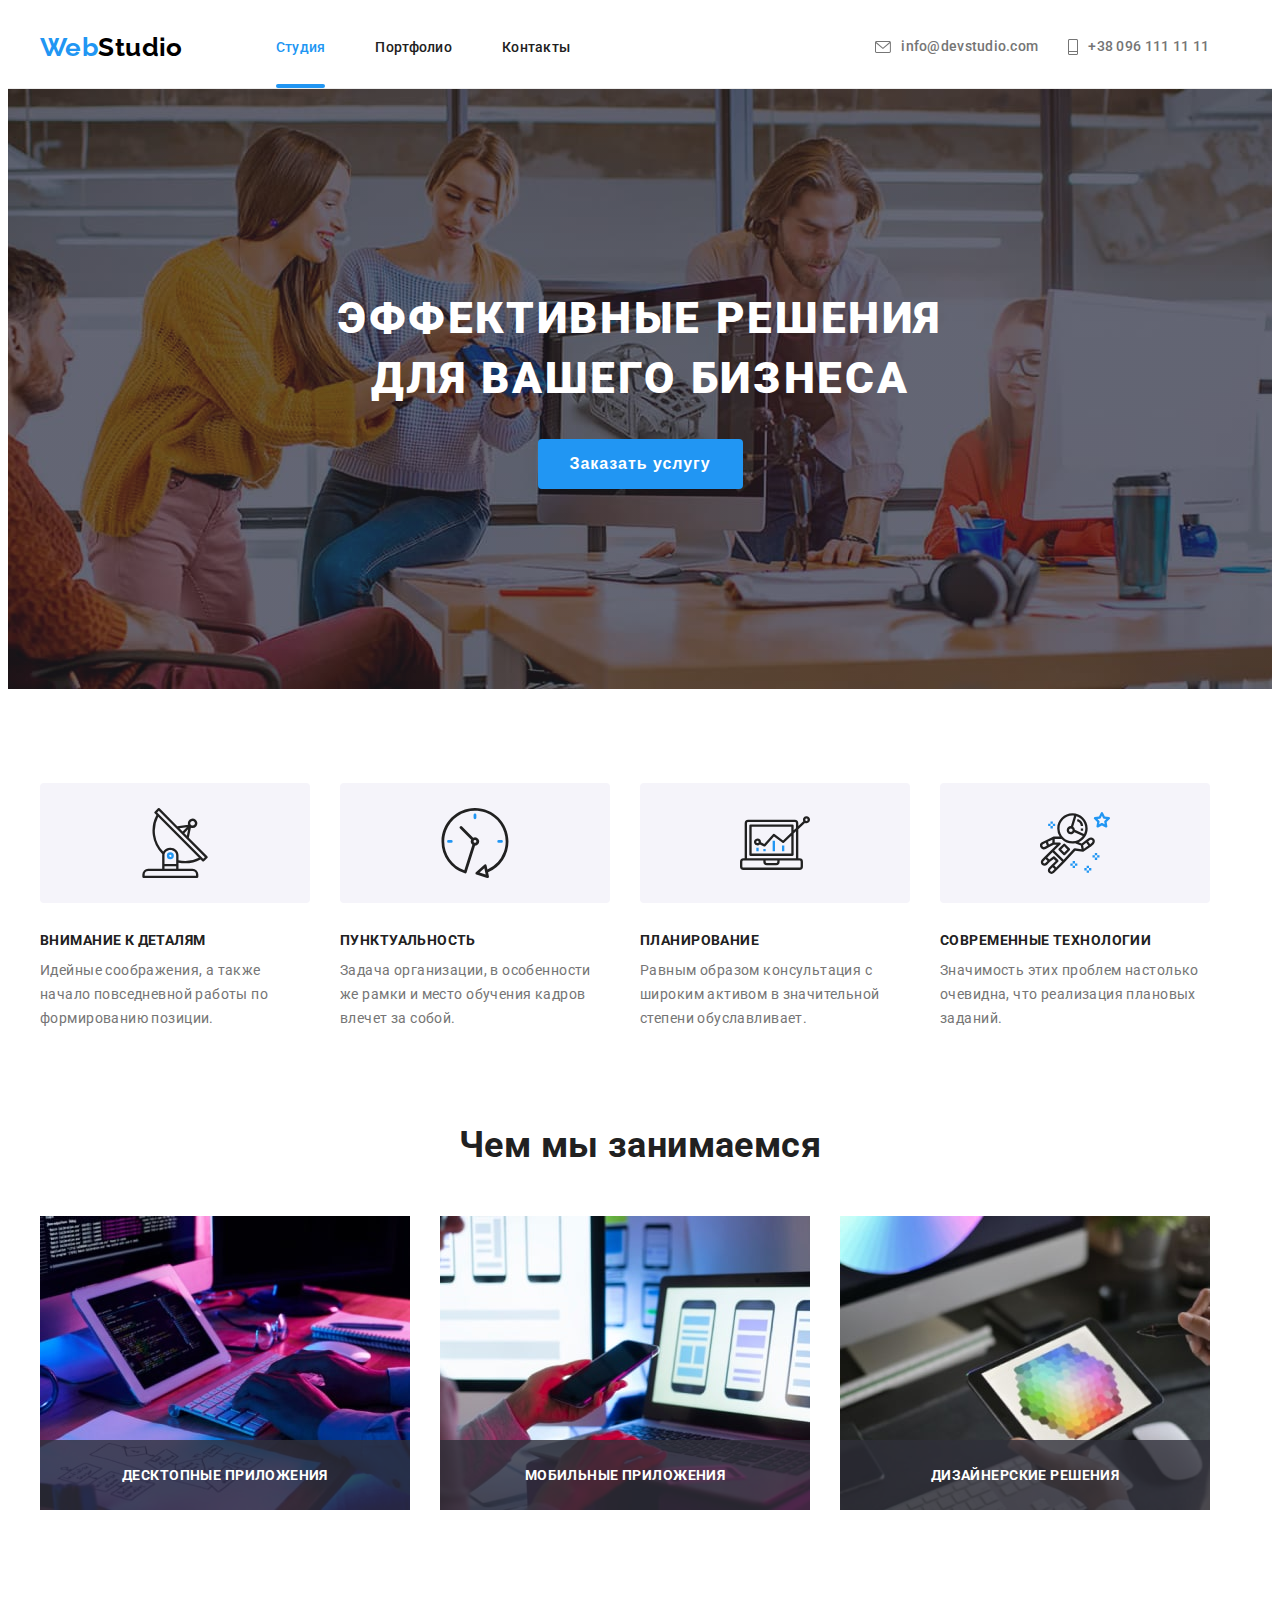
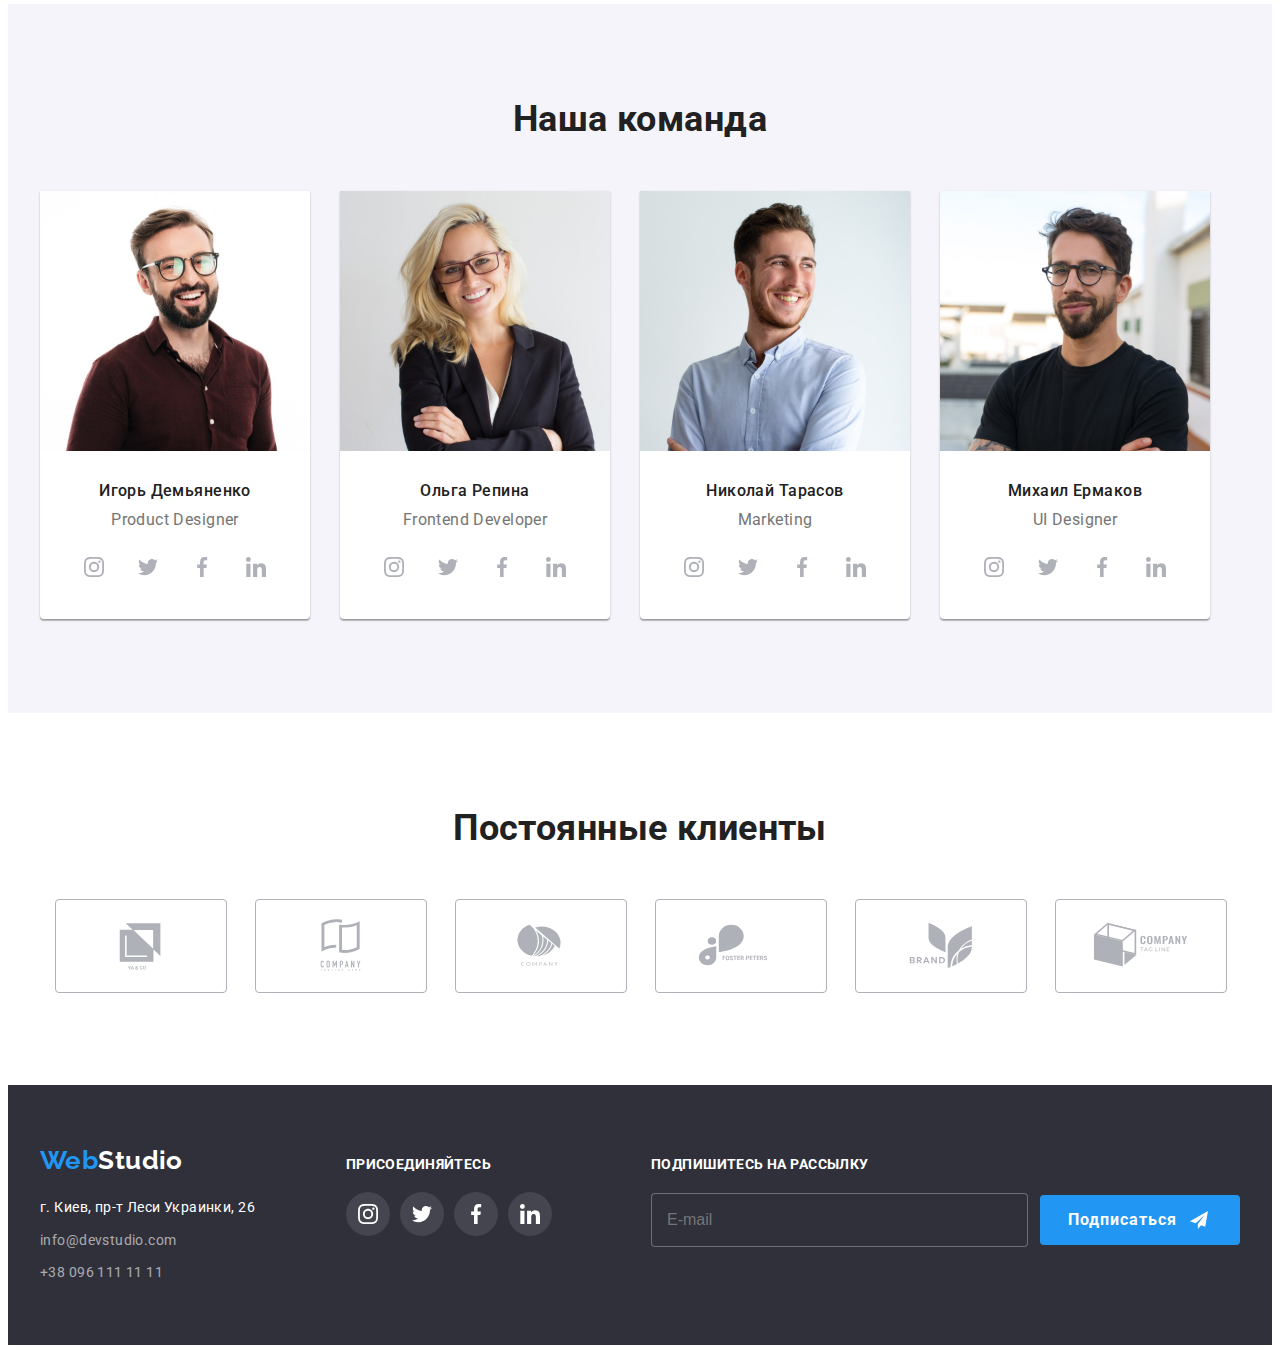
==== index.html @ f08b9bb2 "+" ====
<!DOCTYPE html>
<html lang="ru">
  <head>
    <meta charset="UTF-8" />
    <meta http-equiv="X-UA-Compatible" content="IE=edge" />
    <meta name="viewport" content="width=device-width, initial-scale=1.0" />
    <title>Студия</title>
    <link
      rel="stylesheet"
      href="https://cdnjs.cloudflare.com/ajax/libs/modern-normalize/1.1.0/modern-normalize.min.css"
      integrity="sha512-wpPYUAdjBVSE4KJnH1VR1HeZfpl1ub8YT/NKx4PuQ5NmX2tKuGu6U/JRp5y+Y8XG2tV+wKQpNHVUX03MfMFn9Q=="
      crossorigin="anonymous"
      referrerpolicy="no-referrer"
    />
    <link rel="preconnect" href="https://fonts.googleapis.com" />
    <link rel="preconnect" href="https://fonts.gstatic.com" crossorigin />
    <link
      href="https://fonts.googleapis.com/css2?family=Raleway:wght@700&family=Roboto:wght@400;500;700;900&display=swap"
      rel="stylesheet"
    />
    <link rel="stylesheet" href="./css/styles.css" />
    <link rel="stylesheet" href="./css/main.min.css" />
  </head>
  <body>
    <header class="header">
      <div class="container">
        <nav class="header-nav">
          <a href="/index.html" lang="en" class="logo-nav link">Web<span class="header-logo">Studio</span>
          </a>
          <ul class="header-list list">
            <li class="header-item"><a href="#studio" class="header-link link current">Студия</a></li>
            <li class="header-item"><a href="./portfolio.html" class="header-link link">Портфолио</a></li>
            <li class="header-item"><a href="#contacts" class="header-link link">Контакты</a></li>
          </ul>
        </nav>
          <ul class="link-list list">
            <li class="link-item"><a href="mailto:info@devstudio.com" class="link-item header-mail link">
              <svg class="link-item-icon" width="16" height="16">
                <use href="./images/sprite.svg#icon-envelope"></use>
              </svg>info@devstudio.com</a></li>
            <li class="link-item"><a href="tel:+380961111111" class="link-item header-tel link">
              <svg class="link-item-icon" width="10" height="16">
                <use href="./images/sprite.svg#icon-Vector"></use>
            </svg>
              +38 096 111 11 11</a>
            </li>
          </ul>
      </div>
    </header>
    <main>
      <section class="hero">
        <div class="container">
          <h1 class="hero-title">Эффективные решения для вашего бизнеса</h1>
          <button type="button" class="hero-btn" data-modal-open><span class="text">Заказать услугу</span></button>
        </div>
      </section>
      <section class="specifics section">
        <div class="container">
          <h2 class="visually-hidden">Студия</h2>
          <ul class="specifics__list list">
            <li class="specifics__item">
              <div class="specifics__icon">
                <svg class="specifics__svg">
                  <use href="./images/sprite.svg#icon-antenna"></use>
                </svg>
              </div>
              <h3 class="specifics__title">Внимание к деталям</h3>
              <p class="specifics__text text">
                Идейные соображения, а также начало повседневной работы по формированию позиции.
              </p>
            </li>
            <li class="specifics__item">
              <div class="specifics__icon">
                <svg class="specifics__svg">
                  <use href="./images/sprite.svg#icon-clock"></use>
                </svg>
              </div>
              <h3 class="specifics__title">Пунктуальность</h3>
              <p class="specifics__text text">
                Задача организации, в особенности же рамки и место обучения кадров влечет за собой.
              </p>
            </li>
            <li class="specifics__item">
              <div class="specifics__icon">
                <svg class="specifics__svg">
                  <use href="./images/sprite.svg#icon-diagram"></use>
                </svg>
              </div>
              <h3 class="specifics__title">Планирование</h3>
              <p class="specifics__text text">
                Равным образом консультация с широким активом в значительной степени обуславливает.
              </p>
            </li>
            <li class="specifics__item">
              <div class="specifics__icon">
                <svg class="specifics__svg">
                  <use href="./images/sprite.svg#icon-astronaut"></use>
                </svg>
              </div>
              <h3 class="specifics__title">Современные технологии</h3>
              <p class="specifics__text text">
                Значимость этих проблем настолько очевидна, что реализация плановых заданий.
              </p>
            </li>
          </ul>
        </div>
      </section>
      <section class="about section">
        <div class="container">
          <h2 class="about__title title">Чем мы занимаемся</h2>
          <ul class="about__list list">
            <li class="about__item">
              <img
                src="./images/img-1.jpg"
                alt="Руки печатают на планшете"
                width="370"
                height="294"
              />
              <div class="about__works-box">
                <p class="about__works-text">Десктопные приложения</p>
              </div>
            </li>
            <li class="about__item">
              <img
                src="./images/img-2.jpg"
                alt="Телефон в руке возле ноутбука"
                width="370"
                height="294"
              />
              <div class="about__works-box">
                <p class="about__works-text">Мобильные приложения</p>
              </div>
            </li>
            <li class="about__item">
              <img
                src="./images/img-3.jpg"
                alt="В руках планшет на котором палитра цветов"
                width="370"
                height="294"
              />
              <div class="about__works-box">
                <p class="about__works-text">Дизайнерские решения</p>
              </div>
            </li>
          </ul>
        </div>
      </section>
      <section class="team section">
        <div class="container">
          <h2 class="team__title title">Наша команда</h2>
          <ul class="team__list list">
            <li class="team__item">
              <img src="./images/img1-min.jpg" alt="Фото Игорь Демьяненко" width="270" height="260" class="team__img" />
              <h3 class="team__name">Игорь Демьяненко</h3>
              <p lang="en" class="team__text text">Product Designer</p>
              <ul class="team-soc__list list">
                <li class="team-soc__item">
                  <a href="" class="team-soc__link">
                    <svg class="team-soc__icon" width="20" height="20">
                      <use href="./images/sprite.svg#icon-instagram"></use>
                    </svg>
                  </a>
                </li>
                <li class="team-soc__item">
                  <a href="https://twitter.com/" class="team-soc__link">
                    <svg class="team-soc__icon" width="20" height="20">
                      <use href="./images/sprite.svg#icon-twitter"></use>
                    </svg>
                  </a>
                </li>
                <li class="team-soc__item">
                  <a href="" class="team-soc__link">
                    <svg class="team-soc__icon" width="20" height="20">
                      <use href="./images/sprite.svg#icon-facebook"></use>
                    </svg>
                  </a>
                </li>
                <li class="team-soc__item">
                  <a href="" class="team-soc__link">
                    <svg class="team-soc__icon" width="20" height="20">
                      <use href="./images/sprite.svg#icon-linkedin"></use>
                    </svg>
                  </a>
                </li>
              </ul>
            </li>
            <li class="team__item">
              <img src="./images/img2-min.jpg" alt="Фото Ольга Репина" width="270" height="260" class="team__img" />
              <h3 class="team__name">Ольга Репина</h3>
              <p lang="en" class="team__text text">Frontend Developer</p>
              <ul class="team-soc__list list">
                <li class="team-soc__item">
                  <a href="" class="team-soc__link">
                    <svg class="team-soc__icon" width="20" height="20">
                      <use href="./images/sprite.svg#icon-instagram"></use>
                    </svg>
                  </a>
                </li>
                <li class="team-soc__item">
                  <a href="https://twitter.com/" class="team-soc__link">
                    <svg class="team-soc__icon" width="20" height="20">
                      <use href="./images/sprite.svg#icon-twitter"></use>
                    </svg>
                  </a>
                </li>
                <li class="team-soc__item">
                  <a href="" class="team-soc__link">
                    <svg class="team-soc__icon" width="20" height="20">
                      <use href="./images/sprite.svg#icon-facebook"></use>
                    </svg>
                  </a>
                </li>
                <li class="team-soc__item">
                  <a href="" class="team-soc__link">
                    <svg class="team-soc__icon" width="20" height="20">
                      <use href="./images/sprite.svg#icon-linkedin"></use>
                    </svg>
                  </a>
                </li>
              </ul>
            </li>
            <li class="team__item">
              <img src="./images/img3-min.jpg" alt="Фото Николай Тарасов" width="270" height="260" class="team__img" />
              <h3 class="team__name">Николай Тарасов</h3>
              <p lang="en" class="team__text text">Marketing</p>
              <ul class="team-soc__list list">
                <li class="team-soc__item">
                  <a href="" class="team-soc__link">
                    <svg class="team-soc__icon" width="20" height="20">
                      <use href="./images/sprite.svg#icon-instagram"></use>
                    </svg>
                  </a>
                </li>
                <li class="team-soc__item">
                  <a href="https://twitter.com/" class="team-soc__link">
                    <svg class="team-soc__icon" width="20" height="20">
                      <use href="./images/sprite.svg#icon-twitter"></use>
                    </svg>
                  </a>
                </li>
                <li class="team-soc__item">
                  <a href="" class="team-soc__link">
                    <svg class="team-soc__icon" width="20" height="20">
                      <use href="./images/sprite.svg#icon-facebook"></use>
                    </svg>
                  </a>
                </li>
                <li class="team-soc__item">
                  <a href="" class="team-soc__link">
                    <svg class="team-soc__icon" width="20" height="20">
                      <use href="./images/sprite.svg#icon-linkedin"></use>
                    </svg>
                  </a>
                </li>
              </ul>
            </li>
            <li class="team__item">
              <img src="./images/img4-min.jpg" alt="Фото Михаил Ермаков" width="270" height="260" class="team__img" />
              <h3 class="team__name">Михаил Ермаков</h3>
              <p lang="en" class="team__text text">UI Designer</p>
              <ul class="team-soc__list list">
                <li class="team-soc__item">
                  <a href="" class="team-soc__link">
                    <svg class="team-soc__icon" width="20" height="20">
                      <use href="./images/sprite.svg#icon-instagram"></use>
                    </svg>
                  </a>
                </li>
                <li class="team-soc__item">
                  <a href="https://twitter.com/" class="team-soc__link">
                    <svg class="team-soc__icon" width="20" height="20">
                      <use href="./images/sprite.svg#icon-twitter"></use>
                    </svg>
                  </a>
                </li>
                <li class="team-soc__item">
                  <a href="" class="team-soc__link">
                    <svg class="team-soc__icon" width="20" height="20">
                      <use href="./images/sprite.svg#icon-facebook"></use>
                    </svg>
                  </a>
                </li>
                <li class="team-soc__item">
                  <a href="" class="team-soc__link">
                    <svg class="team-soc__icon" width="20" height="20">
                      <use href="./images/sprite.svg#icon-linkedin"></use>
                    </svg>
                  </a>
                </li>
              </ul>
            </li>
          </ul>
        </div>
      </section>
      <section class="customers section">
        <div class="container">
          <h2 class="customers-title title">Постоянные клиенты</h2>
          <ul class="customers-list list">
            <li class="customers-item item">
              <a href="" class="customers-link link">
                <svg class="svg-customers" width="106" height="60">
                  <use href="./images/sprite.svg#icon-Logo"></use>
                </svg>
              </a>
            </li>
            <li class="customers-item item">
              <a href="" class="customers-link link">
                 <svg class="svg-customers" width="106" height="60">
                  <use href="./images/sprite.svg#icon-Logo1"></use>
                </svg>
              </a>
            </li>
            <li class="customers-item item">
              <a href="" class="customers-link link">
                <svg class="svg-customers" width="106" height="60">
                  <use href="./images/sprite.svg#icon-Logo2"></use>
                 </svg>
              </a>
            </li>
            <li class="customers-item item">
              <a href="" class="customers-link link">
                <svg class="svg-customers" width="106" height="60">
                  <use href="./images/sprite.svg#icon-Logo3"></use>
                </svg>
              </a>
            </li>
            <li class="customers-item item">
              <a href="" class="customers-link link">
                <svg class="svg-customers" width="106" height="60">
                  <use href="./images/sprite.svg#icon-Logo4"></use>
                </svg>
                 </a>
            </li>
            <li class="customers-item item">
               <a href="" class="customers-link link">
                 <svg class="svg-customers" width="106" height="60">
                   <use href="./images/sprite.svg#icon-Logo5"></use>
                 </svg>
                </a>
            </li>
         </ul>
          
        </div>
      </section>
    </main>
    <footer class="footer">
      <div class="footer-container container">
        <div class="footer-nav">
          <a href="/index.html" class="logo-nav link">Web<span class="footer-logo">Studio</span></a>
          <ul class="footer-list list">
            <li class="footer-item">
              <a
                href="https://www.google.com.ua/maps/place/%D0%B1%D1%83%D0%BB.+%D0%9B%D0%B5%D1%81%D0%B8+%D0%A3%D0%BA%D1%80%D0%B0%D0%B8%D0%BD%D0%BA%D0%B8,+26,+%D0%9A%D0%B8%D0%B5%D0%B2,+02000/@50.4265807,30.5361971,17z/data=!3m1!4b1!4m5!3m4!1s0x40d4cf0e033ecbe9:0x57a4dffefec77da0!8m2!3d50.4265807!4d30.5383858?hl=ru"
                rel="noopener nofollow noreferrer"
                class="footer-link link"
                >г. Киев, пр-т Леси Украинки, 26</a
              >
            </li>
            <li class="footer-item">
              <a href="mailto:info@devstudio.com" class="footer-mail link">info@devstudio.com</a>
            </li>
            <li class="footer-item">
              <a href="tel:+380961111111" lang="en" class="footer-tel link">+38 096 111 11 11</a>
            </li>
          </ul>
        </div>
        <div class="join">
          <p class="join-title">присоединяйтесь</p>
          <ul class="join-list list">
            <li class="join-item item">
              <a href="" class="join-link">
                <svg class="svg-join" width="20" height="20">
                  <use href="./images/sprite.svg#icon-instagram"></use>
                </svg>
              </a>
            </li>
            <li class="join-item item">
              <a href="" class="join-link">
                <svg class="svg-join" width="20" height="20">
                  <use href="./images/sprite.svg#icon-twitter"></use>
                </svg>
              </a>
            </li>
            <li class="join-item item">
              <a href="" class="join-link">
                <svg class="svg-join" width="20" height="20">
                  <use href="./images/sprite.svg#icon-facebook"></use>
                </svg>
              </a>
            </li>
            <li class="join-item item">
              <a href="" class="join-link">
                <svg class="svg-join" width="20" height="20">
                  <use href="./images/sprite.svg#icon-linkedin"></use>
                </svg>
              </a>
            </li>
          </ul>
        </div>
        <div class="subscribe">
          <p class="subscribe-title">Подпишитесь на рассылку</p>
          <form name="subscribe-form" class="subscribe-form">
            <input type="email" placeholder="E-mail" class="subscribe-input">
            <button type="submit" class="subscribe-button">
              Подписаться
              <svg class="subscribe-icon" width="24" height="24">
                <use href="./images/sprite.svg#icon-send"></use>
              </svg>
            </button>
          </form>
        </div>
      </div>
      
    </footer>
    <div class="backdrop is-hidden" data-modal>
      <div class="modal">
        <button type="button" class="close-btn" data-modal-close>
          <svg width="18" height="18">
            <use href="./images/sprite.svg#close-modal"> </use>
          </svg>
        </button>
        <script src="./js/modal.js"></script>
        <p class="modal-title">Оставьте свои данные, мы вам перезвоним</p>
        <form class="form-modal">
          <label class="form-filed">
            <span class="form-label">Имя</span>
            <span class="input-wrap">
              <input type="text" name="name" class="form-input">
              <svg class="form-icon" width="18" height=18>
                <use href="./images/sprite.svg#icon-person"></use>
              </svg>
            </span>
          </label>
          <label class="form-filed">
            <span class="form-label">Телефон</span>
            <span class="input-wrap">
              <input type="tel" name="tel" class="form-input">
        
              <svg class="form-icon" width="18" height=18>
                <use href="./images/sprite.svg#icon-phone"></use>
              </svg>
            </span>
          </label>
          <label class="form-filed">
            <span class="form-label">Почта</span>
            <span class="input-wrap">
              <input type="email" name="email" class="form-input">
              <svg class="form-icon" width="18" height=18>
                <use href="./images/sprite.svg#icon-email"></use>
              </svg>
            </span>
          </label>
          <label class="form-comment">
            <span class="form-label">Комментарий</span>
            <textarea name="comment" class="form-area" placeholder="Введите текст"></textarea>
          </label>
          <label class="check-filed">
            <input type="checkbox" name="check" class="visually-hidden check-input">
            <span class="check-label">
              <svg class="check-icon" width="11" height=8>
                <use href="./images/sprite.svg#icon-check"></use>
              </svg>
            </span>
            <span class="check-text">Соглашаюсь с рассылкой и принимаю</span>
            <a href="" class="check-link">Условия договора</a>
          </label>
          <button type="submit" class="check-button">Отправить</button>
        </form>
      </div>
    </div>
  </body>
</html>
---- css/main.min.css ----
body{font-family:"Roboto",sans-serif;background-color:var(--body-background-color);color:var(--text-color);font-size:14px;letter-spacing:.03em}img{display:block;min-width:100%;height:auto}button{cursor:pointer}.container{width:1200px;margin:0px auto;padding:0 15px}.section{padding:94px 0px}.visually-hidden{position:absolute;width:1px;height:1px;margin:-1px;border:0;padding:0;white-space:nowrap;-webkit-clip-path:inset(100%);clip-path:inset(100%);clip:rect(0 0 0 0);overflow:hidden}p,h1,h2,h3,h4,h5,h6{margin:0;padding:0}ul,ol{margin:0;padding:0}.list{list-style:none}.link{text-decoration:none}.backdrop{position:fixed;top:0;left:0;width:100%;height:100%;visibility:visible;opacity:1;-webkit-transform:scale(1);transform:scale(1);background-color:rgba(0,0,0,.2);-webkit-box-shadow:var(--box-shadow--accent);box-shadow:var(--box-shadow--accent);-webkit-transition:opacity 250ms var(--time-function),visibility 250ms var(--time-function),-webkit-transform 250ms var(--time-function);transition:opacity 250ms var(--time-function),visibility 250ms var(--time-function),-webkit-transform 250ms var(--time-function);transition:opacity 250ms var(--time-function),transform 250ms var(--time-function),visibility 250ms var(--time-function);transition:opacity 250ms var(--time-function),transform 250ms var(--time-function),visibility 250ms var(--time-function),-webkit-transform 250ms var(--time-function)}.backdrop.is-hidden{opacity:0;pointer-events:none;-webkit-transform:scale(0.5);transform:scale(0.5)}.modal{position:absolute;top:50%;left:50%;-webkit-transform:translate(-50%, -50%);transform:translate(-50%, -50%);padding:40px;min-width:528px;min-height:581px;border-radius:4px;-webkit-box-shadow:0px 1px 3px rgba(0,0,0,.12),0px 1px 1px rgba(0,0,0,.14),0px 2px 1px rgba(0,0,0,.2);box-shadow:0px 1px 3px rgba(0,0,0,.12),0px 1px 1px rgba(0,0,0,.14),0px 2px 1px rgba(0,0,0,.2);background-color:var(--body-background-color)}.close-btn{position:absolute;top:0;right:0;display:-webkit-box;display:-ms-flexbox;display:flex;margin:8px 8px 0 0;width:30px;height:30px;-webkit-box-align:center;-ms-flex-align:center;align-items:center;-webkit-box-pack:center;-ms-flex-pack:center;justify-content:center;border-radius:50%;border:1px solid rgba(0,0,0,.1);background-color:var(--body-background-color);cursor:pointer;-webkit-transition:-webkit-box-shadow 250ms var(--time-function);transition:-webkit-box-shadow 250ms var(--time-function);transition:box-shadow 250ms var(--time-function);transition:box-shadow 250ms var(--time-function), -webkit-box-shadow 250ms var(--time-function)}.close-btn:hover{-webkit-box-shadow:0px 1px 3px rgba(0,0,0,.12),0px 1px 1px rgba(0,0,0,.14),0px 2px 1px rgba(0,0,0,.2);box-shadow:0px 1px 3px rgba(0,0,0,.12),0px 1px 1px rgba(0,0,0,.14),0px 2px 1px rgba(0,0,0,.2)}.modal-title{margin-bottom:12px;font-weight:700;font-size:20px;line-height:1.15;text-align:center;color:var(--second-title-color)}.form-label{margin-bottom:4px;font-size:12px;line-height:1.16;letter-spacing:.01em;color:var(--text-color)}.form-filed{display:-webkit-box;display:-ms-flexbox;display:flex;-webkit-box-orient:vertical;-webkit-box-direction:normal;-ms-flex-direction:column;flex-direction:column;margin-bottom:10px}.input-wrap{position:relative}.form-input{width:100%;height:40px;padding:11px 12px 11px 40px;border:1px solid rgba(33,33,33,.2);border-radius:4px;-webkit-transition:border 250ms var(--time-function);transition:border 250ms var(--time-function)}.form-input:hover,.form-input:focus{border-color:var(--accent-color);outline:none}.form-area{padding:12px 16px;resize:none;width:100%;height:138px;font-size:12px;line-height:1.16;letter-spacing:.01em;border:1px solid rgba(33,33,33,.2);border-radius:4px;-webkit-transition:border 250ms var(--time-function);transition:border 250ms var(--time-function)}.form-area:hover,.form-area:focus{border-color:var(--accent-color);outline:none}.form-area::-webkit-input-placeholder{-webkit-transition:font-size 250ms var(--time-function);transition:font-size 250ms var(--time-function);color:rgba(117,117,117,.5)}.form-area::-moz-placeholder{-moz-transition:font-size 250ms var(--time-function);transition:font-size 250ms var(--time-function);color:rgba(117,117,117,.5)}.form-area:-ms-input-placeholder{-ms-transition:font-size 250ms var(--time-function);transition:font-size 250ms var(--time-function);color:rgba(117,117,117,.5)}.form-area::-ms-input-placeholder{-ms-transition:font-size 250ms var(--time-function);transition:font-size 250ms var(--time-function);color:rgba(117,117,117,.5)}.form-area::placeholder{-webkit-transition:font-size 250ms var(--time-function);transition:font-size 250ms var(--time-function);color:rgba(117,117,117,.5)}.form-area:hover::-webkit-input-placeholder, .form-area:focus::-webkit-input-placeholder{font-size:14px}.form-area:hover::-moz-placeholder, .form-area:focus::-moz-placeholder{font-size:14px}.form-area:hover:-ms-input-placeholder, .form-area:focus:-ms-input-placeholder{font-size:14px}.form-area:hover::-ms-input-placeholder, .form-area:focus::-ms-input-placeholder{font-size:14px}.form-area:hover::placeholder,.form-area:focus::placeholder{font-size:14px}.form-input:hover+.form-icon,.form-input:focus+.form-icon{fill:var(--accent-color)}.form-icon{position:absolute;left:12px;top:50%;-webkit-transform:translatey(-50%);transform:translatey(-50%);-webkit-transition:fill 250ms var(--time-function);transition:fill 250ms var(--time-function)}.form-comment{display:-webkit-box;display:-ms-flexbox;display:flex;-webkit-box-orient:vertical;-webkit-box-direction:normal;-ms-flex-direction:column;flex-direction:column;width:100%;margin-bottom:20px}.check-filed{display:-webkit-box;display:-ms-flexbox;display:flex;-webkit-box-align:center;-ms-flex-align:center;align-items:center;margin-bottom:30px;-webkit-box-pack:center;-ms-flex-pack:center;justify-content:center}.check-icon{width:16px;height:15px;border:2px solid var(--second-title-color);border-radius:2px;fill:rgba(0,0,0,0)}.check-text{margin-left:8px;font-size:14px;line-height:1.71;color:var(--text-color)}.check-input:checked+.check-label .check-icon{background-color:var(--accent-color);fill:#fff;border:none}.check-link{margin-left:3px;font-size:14px;line-height:1.71;-webkit-text-decoration-line:underline;text-decoration-line:underline;color:var(--accent-color)}.check-button{display:-webkit-box;display:-ms-flexbox;display:flex;-webkit-box-align:center;-ms-flex-align:center;align-items:center;margin:0 auto;width:200px;height:50px;padding:10px 55px;font-family:inherit;font-weight:700;font-size:16px;line-height:1.88;letter-spacing:.06em;color:var(--main-title-color);background-color:var(--accent-color);border-radius:4px;border:none;-webkit-transition:-webkit-box-shadow 250ms var(--time-function);transition:-webkit-box-shadow 250ms var(--time-function);transition:box-shadow 250ms var(--time-function);transition:box-shadow 250ms var(--time-function), -webkit-box-shadow 250ms var(--time-function);cursor:pointer}.check-button:hover,.check-button:focus{-webkit-box-shadow:0px 4px 4px rgba(0,0,0,.25);box-shadow:0px 4px 4px rgba(0,0,0,.25)}.header{border-bottom:1px solid var(--header-border-color)}.header .container{display:-webkit-box;display:-ms-flexbox;display:flex;-webkit-box-align:center;-ms-flex-align:center;align-items:center;padding-top:24px;padding-bottom:25px}.header-nav{display:-webkit-box;display:-ms-flexbox;display:flex;-webkit-box-align:center;-ms-flex-align:center;align-items:center}.header-list{display:-webkit-box;display:-ms-flexbox;display:flex;-webkit-box-align:center;-ms-flex-align:center;align-items:center;margin-right:305px}.header-item:not(:last-child){margin-right:50px}.link-list{display:-webkit-box;display:-ms-flexbox;display:flex;-webkit-box-align:center;-ms-flex-align:center;align-items:center;color:var(--text-color)}.link-item:not(:last-child){margin-right:30px}.logo-nav{font-family:"Raleway";font-weight:700;font-size:26px;line-height:1.19;color:var(--accent-color);margin-right:93px}.header-logo{font-family:"Raleway";font-weight:700;font-size:26px;line-height:1.19;color:var(--head-logo-color)}.link-item{display:-webkit-box;display:-ms-flexbox;display:flex;-webkit-box-align:center;-ms-flex-align:center;align-items:center;-webkit-transition:color 250ms var(--time-function);transition:color 250ms var(--time-function)}.link-item-icon{display:inline-block;fill:currentColor;margin-right:10px;-webkit-box-pack:center;-ms-flex-pack:center;justify-content:center}.link-item-icon:hover,.link-item-icon:focus{fill:var(--accent-color)}.header-link{font-weight:500;line-height:1.14;letter-spacing:.02em;color:var(--second-title-color);padding-top:32px;padding-bottom:32px;-webkit-transition:color 250ms var(--time-function);transition:color 250ms var(--time-function)}.header-link:hover,.header-link:focus{color:var(--accent-color)}.header-link.current{color:var(--accent-color);position:relative}.header-mail{font-weight:500;line-height:1.14;letter-spacing:.02em;color:var(--text-color)}.header-mail:hover,.header-mail:focus{color:var(--accent-color)}.header-tel{font-weight:500;line-height:1.14;letter-spacing:.02em;color:var(--text-color)}.header-tel:hover,.header-tel:focus{color:var(--accent-color)}.current::after{content:"";position:absolute;left:0;bottom:-1px;width:100%;height:4px;display:block;background-color:var(--accent-color);border-radius:2px}.hero{max-width:1600px;min-height:600px;margin-left:auto;margin-right:auto;background-image:-webkit-gradient(linear, left top, right top, from(rgba(47, 48, 58, 0.4)), to(rgba(47, 48, 58, 0.4))),url(../images/Img-bg.jpg);background-image:linear-gradient(to right, rgba(47, 48, 58, 0.4), rgba(47, 48, 58, 0.4)),url(../images/Img-bg.jpg);background-size:cover;background-position:center}.hero .container{padding-top:200px;padding-bottom:200px;text-align:center}.hero-title{width:696px;font-weight:900;font-size:44px;line-height:1.36;text-align:center;letter-spacing:.06em;text-transform:uppercase;color:var(--main-title-color);margin:0px auto;margin-bottom:30px}.hero-btn{font-weight:700;font-size:16px;line-height:1.87;-webkit-box-align:center;-ms-flex-align:center;align-items:center;text-align:center;letter-spacing:.06em;background-color:var(--accent-color);color:var(--btn-color);border:var(--accent-color);padding:10px 32px;border-radius:4px;border:none}.specifics{padding-bottom:94px}.specifics__list{display:-webkit-box;display:-ms-flexbox;display:flex}.specifics__item{width:270px}.specifics__item+.specifics__item{margin-left:30px}.specifics__title{font-weight:700;line-height:1.14;font-size:14px;text-transform:uppercase;color:var(--second-title-color);margin-bottom:10px}.specifics__text{line-height:1.71}.specifics__icon{display:-webkit-box;display:-ms-flexbox;display:flex;width:270px;height:120px;border-radius:4px;-webkit-box-pack:center;-ms-flex-pack:center;justify-content:center;-webkit-box-align:center;-ms-flex-align:center;align-items:center;margin-bottom:30px;background-color:var(--second-background-color)}.specifics__svg{width:70px;height:70px}.about{padding-top:0px;padding-bottom:94px}.about__list{display:-webkit-box;display:-ms-flexbox;display:flex}.about__title{font-weight:700;font-size:36px;line-height:1.16;text-align:center;color:var(--second-title-color);text-align:center;margin-bottom:50px}.about__item{position:relative}.about__item+.about__item{margin-left:30px}.about__works-box{position:absolute;bottom:0;width:100%;height:70px;display:-webkit-box;display:-ms-flexbox;display:flex;-webkit-box-pack:center;-ms-flex-pack:center;justify-content:center;-webkit-box-align:center;-ms-flex-align:center;align-items:center;background-color:rgba(47,48,58,.8)}.about__works-text{font-weight:700;line-height:16px;text-transform:uppercase;color:var(--white-text-color)}.team{background-color:var(--second-background-color)}.team__title{font-weight:700;font-size:36px;line-height:1.17;text-align:center;color:var(--second-title-color);margin-bottom:50px}.team__item{width:270px;background-color:var(--body-background-color);border-radius:0px 0px 4px 4px;margin-right:30px;-webkit-box-shadow:0px 1px 3px rgba(0,0,0,.12),0px 1px 1px rgba(0,0,0,.14),0px 2px 1px rgba(0,0,0,.2);box-shadow:0px 1px 3px rgba(0,0,0,.12),0px 1px 1px rgba(0,0,0,.14),0px 2px 1px rgba(0,0,0,.2)}.team__list{display:-webkit-box;display:-ms-flexbox;display:flex}.team__img{margin-bottom:30px}.team__name{font-weight:500;font-size:16px;line-height:1.19;text-align:center;color:var(--second-title-color);margin-bottom:10px}.team__text{font-size:16px;line-height:1.19;text-align:center;margin-bottom:16px}.team-soc__list{display:-webkit-box;display:-ms-flexbox;display:flex;-webkit-box-pack:center;-ms-flex-pack:center;justify-content:center;margin-bottom:30px}.team-soc__item{width:44px;height:44px;margin-left:10px}.team-soc__item:first-child{margin-left:0px}.team-soc__link{width:100%;height:100%;background-color:var(--body-background-color);border-radius:50%;display:-webkit-box;display:-ms-flexbox;display:flex;-webkit-box-pack:center;-ms-flex-pack:center;justify-content:center;-webkit-box-align:center;-ms-flex-align:center;align-items:center;-webkit-transition:background-color 250ms var(--time-function);transition:background-color 250ms var(--time-function)}.team-soc__link:hover,.team-soc__link:focus{background-color:var(--accent-color)}.team-soc__icon{fill:var(--background-soc-icon)}.team-soc__link:hover .team-soc__icon,.team-soc__link:focus .team-soc__icon{fill:var(--btn-color)}.customers-title{font-weight:700;font-size:36px;line-height:42px;text-align:center;color:var(--second-title-color);margin-bottom:50px}.customers-list{display:-webkit-box;display:-ms-flexbox;display:flex;-webkit-box-pack:center;-ms-flex-pack:center;justify-content:center}.customers-item{width:170px;height:92px;margin-left:30px}.customers-item:first-child{margin-left:0px}.customers-link{display:-webkit-box;display:-ms-flexbox;display:flex;width:100%;height:100%;border:1px solid var(--background-soc-icon);border-radius:4px;-webkit-box-pack:center;-ms-flex-pack:center;justify-content:center;-webkit-box-align:center;-ms-flex-align:center;align-items:center;-webkit-transition:border 250ms var(--time-function);transition:border 250ms var(--time-function)}.customers-link:hover,.customers-link:focus{border-color:var(--accent-color)}.svg-customers{fill:var(--background-soc-icon);-webkit-transition:fill 250ms var(--time-function);transition:fill 250ms var(--time-function)}.customers-link:hover .svg-customers,.customers-link:focus .svg-customers{fill:var(--accent-color)}.footer{background-color:var(--main-background-color);padding-top:60px;padding-bottom:60px}.footer-container{display:-webkit-box;display:-ms-flexbox;display:flex;-webkit-box-align:baseline;-ms-flex-align:baseline;align-items:baseline}.logo-nav{font-family:"Raleway";font-weight:700;font-size:26px;line-height:1.19;color:var(--accent-color);display:block}.footer .logo-nav{margin-bottom:20px}.footer-logo{font-family:"Raleway";font-weight:700;font-size:26px;line-height:1.19;color:var(--footer-logo-color)}.footer-item+.footer-item{margin-top:9px}.footer-link{line-height:1.71;color:var(--footer-link-color);-webkit-transition:fill 250ms var(--time-function);transition:fill 250ms var(--time-function)}.footer-link:hover,.footer-link:focus{color:var(--accent-color)}.footer-mail{line-height:1.71;color:var(--footer-contacts);-webkit-transition:fill 250ms var(--time-function);transition:fill 250ms var(--time-function)}.footer-mail:hover,.footer-mail:focus{color:var(--accent-color)}.footer-tel{line-height:1.71;color:var(--footer-contacts);-webkit-transition:fill 250ms var(--time-function);transition:fill 250ms var(--time-function)}.footer-tel:hover,.footer-tel:focus{color:var(--accent-color)}.join{margin-left:70px}.join-title{font-weight:700;line-height:16px;text-transform:uppercase;color:var(--main-title-color);margin-bottom:20px}.join-list{display:-webkit-box;display:-ms-flexbox;display:flex;-webkit-box-pack:center;-ms-flex-pack:center;justify-content:center}.join-item{width:44px;height:44px;margin-left:10px;border-radius:50%}.join-item:first-child{margin-left:0px}.join-link{width:100%;height:100%;display:-webkit-box;display:-ms-flexbox;display:flex;-webkit-box-pack:center;-ms-flex-pack:center;justify-content:center;-webkit-box-align:center;-ms-flex-align:center;align-items:center;background-color:rgba(255,255,255,.1);border-radius:50%;-webkit-transition:background-color 250ms var(--time-function);transition:background-color 250ms var(--time-function)}.join-link:hover,.join-link:focus{background-color:var(--accent-color)}.svg-join{fill:var(--btn-color)}.subscribe{margin-left:auto}.subscribe-form{display:-webkit-box;display:-ms-flexbox;display:flex;-webkit-box-align:center;-ms-flex-align:center;align-items:center}.subscribe-title{margin-bottom:20px;font-weight:700;line-height:1.14;text-transform:uppercase;color:var(--white-text-color)}.subscribe-input{width:358px;height:50px;padding-left:15px;font-size:16px;line-height:1.25;color:rgba(255,255,255,.6);border:1px solid rgba(255,255,255,.3);border-radius:4px;background-color:var(--main-background-color);-webkit-transition:border-color 250ms var(--time-function);transition:border-color 250ms var(--time-function)}.subscribe-input:hover,.subscribe-input:focus{border-color:var(--accent-color)}.subscribe-button{display:-webkit-box;display:-ms-flexbox;display:flex;-webkit-box-align:end;-ms-flex-align:end;align-items:flex-end;width:200px;height:50px;margin-left:12px;padding:10px 28px;font-family:inherit;font-weight:700;font-size:16px;line-height:1.88;letter-spacing:.06em;color:var(--main-title-color);background-color:var(--accent-color);border-radius:4px;border:none;-webkit-transition:background-color 250ms var(--time-function),-webkit-box-shadow 250ms var(--time-function);transition:background-color 250ms var(--time-function),-webkit-box-shadow 250ms var(--time-function);transition:box-shadow 250ms var(--time-function),background-color 250ms var(--time-function);transition:box-shadow 250ms var(--time-function),background-color 250ms var(--time-function),-webkit-box-shadow 250ms var(--time-function);cursor:pointer}.subscribe-button:hover,.subscribe-button:focus{-webkit-box-shadow:0px 4px 4px rgba(0,0,0,.25);box-shadow:0px 4px 4px rgba(0,0,0,.25);background-color:var(--accent-color)}.subscribe-icon{margin-left:10px;fill:var(--white-text-color)}.filter-list{display:-webkit-box;display:-ms-flexbox;display:flex;-webkit-box-pack:center;-ms-flex-pack:center;justify-content:center;margin-bottom:50px}.filter-btn{font-weight:500;font-size:16px;line-height:1.62;text-align:center;background-color:var(--second-background-color);color:var(--second-title-color);border-radius:4px;border:none;padding:6px 22px;-webkit-transition:background-color 250ms var(--time-function),-webkit-box-shadow 250ms var(--time-function);transition:background-color 250ms var(--time-function),-webkit-box-shadow 250ms var(--time-function);transition:background-color 250ms var(--time-function),box-shadow 250ms var(--time-function);transition:background-color 250ms var(--time-function),box-shadow 250ms var(--time-function),-webkit-box-shadow 250ms var(--time-function)}.filter-btn:hover,.filter-btn:focus{background-color:var(--accent-color);color:var(--btn-color);-webkit-box-shadow:0px 3px 1px rgba(0,0,0,.1),0px 1px 2px rgba(0,0,0,.08),0px 2px 2px rgba(0,0,0,.12);box-shadow:0px 3px 1px rgba(0,0,0,.1),0px 1px 2px rgba(0,0,0,.08),0px 2px 2px rgba(0,0,0,.12)}.filter-list .item+.item{margin-left:8px}.portfolio-list{display:-webkit-box;display:-ms-flexbox;display:flex;-ms-flex-wrap:wrap;flex-wrap:wrap}.portfolio-list a{text-decoration:none}.portfolio-text{color:var(--text-color);font-size:16px;line-height:1.88}.portfolio-title{font-weight:700;font-size:18px;line-height:2;letter-spacing:.06em;color:var(--second-title-color);margin-bottom:4px}.portfolio-card{padding:20px 24px;border-left:1px solid #eee;border-right:1px solid #eee;border-bottom:1px solid #eee}.portfolio-item{background:var(--body-background-color);-ms-flex-preferred-size:calc(33.3333333333% - 30px);flex-basis:calc(33.3333333333% - 30px);margin-left:30px;margin-bottom:30px}.portfolio-item:nth-child(3n+1){margin-left:0}.portfolio-item:nth-last-child(-n+3){margin-bottom:0}.overlay-text{font-size:18px;line-height:1.56;color:var(--white-text-color)}.portfolio-item:hover .portfolio-overlay{-webkit-transform:translate(0);transform:translate(0)}.portfolio-link{display:block;-webkit-transition:-webkit-box-shadow 250ms var(--time-function);transition:-webkit-box-shadow 250ms var(--time-function);transition:box-shadow 250ms var(--time-function);transition:box-shadow 250ms var(--time-function), -webkit-box-shadow 250ms var(--time-function)}.portfolio-link:hover,.portfolio-link:focus{-webkit-box-shadow:0px 1px 1px rgba(0,0,0,.12),0px 4px 4px rgba(0,0,0,.06),1px 4px 6px rgba(0,0,0,.16);box-shadow:0px 1px 1px rgba(0,0,0,.12),0px 4px 4px rgba(0,0,0,.06),1px 4px 6px rgba(0,0,0,.16)}.portfolio-thumb{position:relative;overflow:hidden}.portfolio-overlay{position:absolute;width:100%;height:100%;bottom:0;padding:63px 24px;background-color:rgba(33,150,243,.9);-webkit-transform:translateY(100%);transform:translateY(100%);-webkit-transition:-webkit-transform 250ms var(--time-function);transition:-webkit-transform 250ms var(--time-function);transition:transform 250ms var(--time-function);transition:transform 250ms var(--time-function), -webkit-transform 250ms var(--time-function)}:root{--body-background-color: #ffffff;--head-logo-color: #000000;--main-background-color: #2f303a;--second-background-color: #f5f4fa;--main-title-color: #ffffff;--second-title-color: #212121;--accent-color: #2196f3;--text-color: #757575;--footer-logo-color: #ffffff;--footer-link-color: #ffffff;--btn-color: #ffffff;--footer-contacts: rgba(255, 255, 255, 0.6);--header-border-color: #ececec;--background-soc-icon: #afb1b8;--time-function: cubic-bezier(0.4, 0, 0.2, 1);--white-text-color: #ffffff;--box-shadow--accent: 0px 4px 4px rgba(0, 0, 0, 0.25)}/*# sourceMappingURL=main.min.css.map */
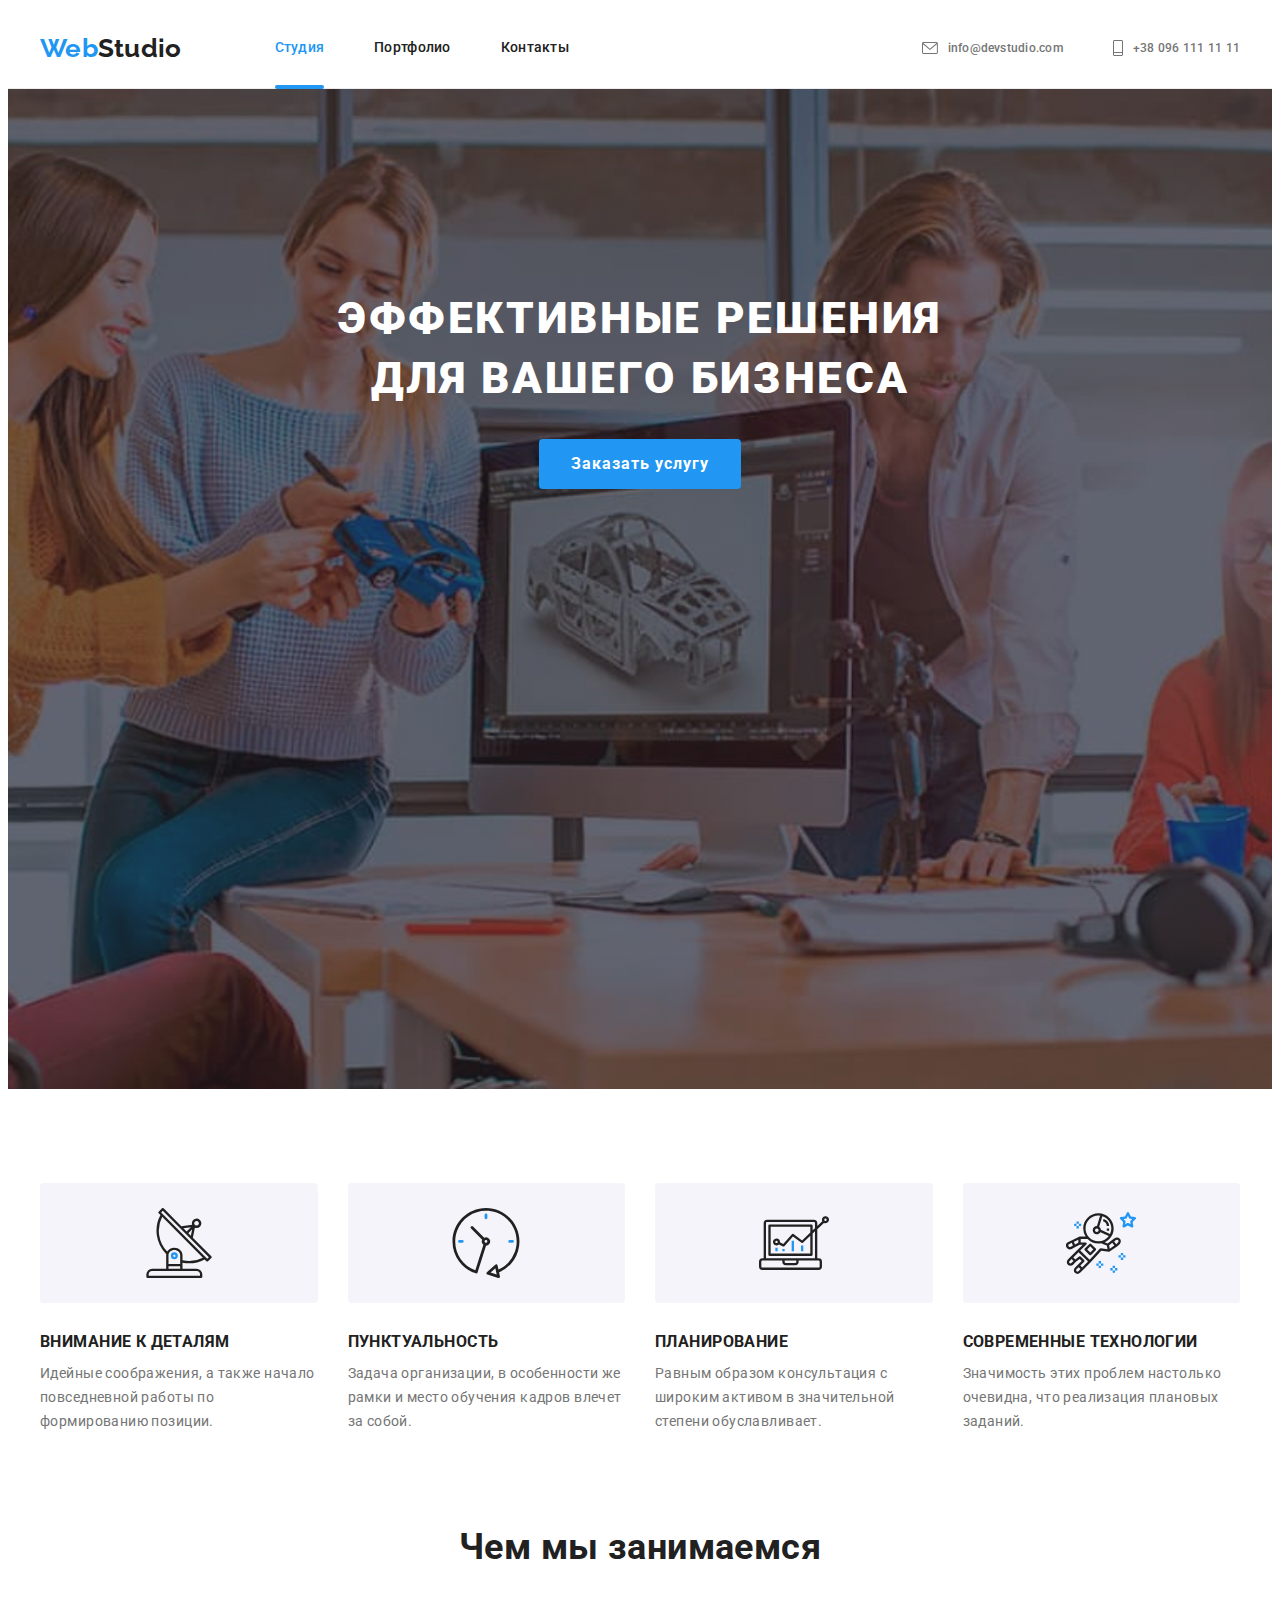
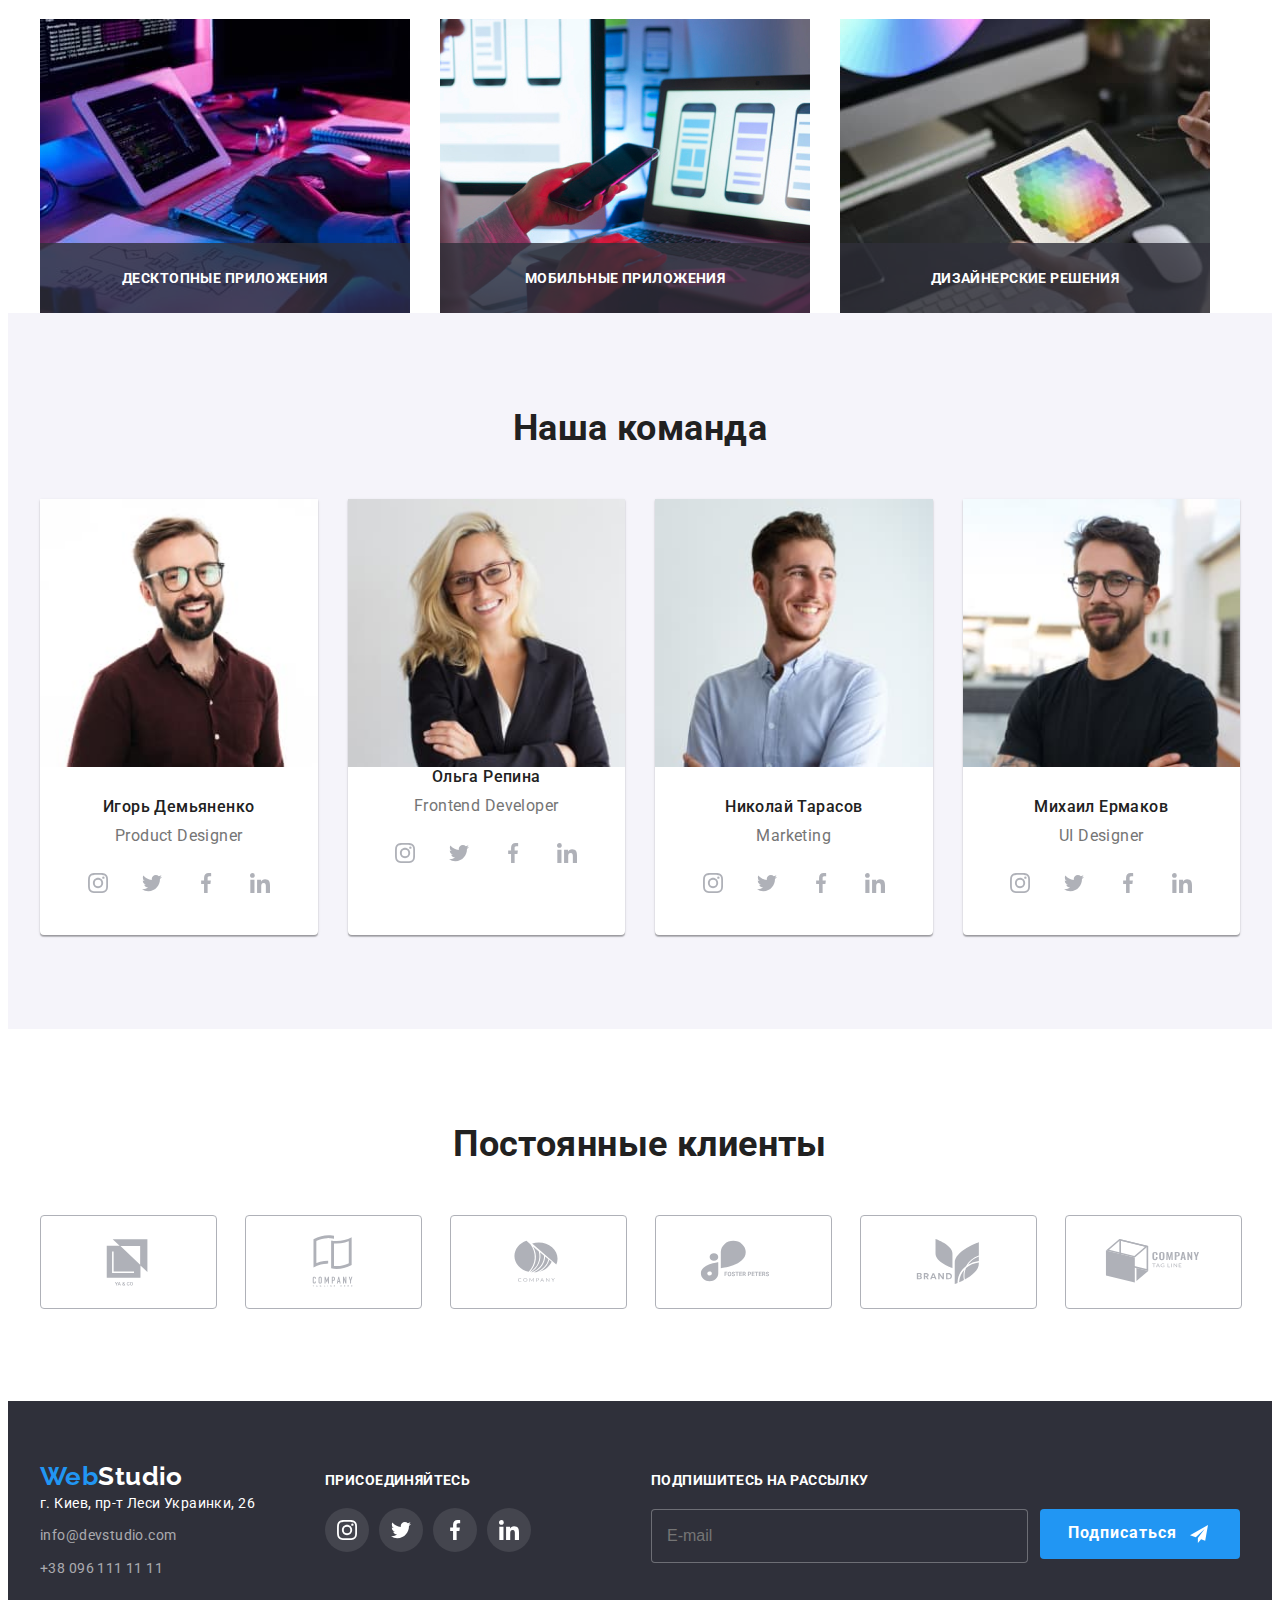
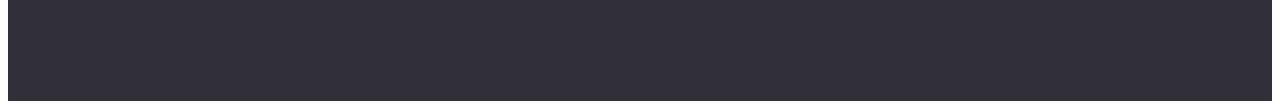
==== commit 968fe577: "Done" ====
--- a/index.html
+++ b/index.html
@@ -18,33 +18,66 @@
       href="https://fonts.googleapis.com/css2?family=Raleway:wght@700&family=Roboto:wght@400;500;700;900&display=swap"
       rel="stylesheet"
     />
-    <link rel="stylesheet" href="./css/styles.css" />
     <link rel="stylesheet" href="./css/main.min.css" />
   </head>
   <body>
     <header class="header">
-      <div class="container">
-        <nav class="header-nav">
-          <a href="/index.html" lang="en" class="logo-nav link">Web<span class="header-logo">Studio</span>
-          </a>
-          <ul class="header-list list">
-            <li class="header-item"><a href="#studio" class="header-link link current">Студия</a></li>
-            <li class="header-item"><a href="./portfolio.html" class="header-link link">Портфолио</a></li>
-            <li class="header-item"><a href="#contacts" class="header-link link">Контакты</a></li>
-          </ul>
+      <div class="container header__main-nav">
+        <nav class="nav">
+          <a href="index.html" class="nav__page-logo link"><span class="nav__logo-active">Web</span><span
+              class="nav__logo">Studio</span></a>
+          <button type="button" class="menu_button" data-menu-button>
+            <svg width="40" height="40" aria-expanded="false" aria-label="Переключатель мобильного меню">
+              <use class="icon_cross" href="./images/sprite.svg#icon-cross-header"></use>
+              <use class="icon_menu" href="./images/sprite.svg#icon-menu-header"></use>
+            </svg>
+          </button>
+    
+          <div class="menu_header" data-menu>
+            <ul class="nav__list header__nav-list list">
+              <li class="nav__item">
+                <a href="./index.html" class="nav__link link nav__current">Студия
+                </a>
+              </li>
+              <li class="nav__item">
+                <a href="./portfolio.html" class="nav__link link">Портфолио</a>
+              </li>
+              <li class="nav__item">
+                <a href="" class="nav__link link">Контакты</a>
+              </li>
+            </ul>
+            <ul class="auth__list list">
+              <li class="auth__item">
+                <a href="tel:+380961111111" class="auth__link auth__tel-icon link">
+                  <svg class="auth__icon" width="10" height="16">
+                    <use href="./images/sprite.svg#icon-Vector"></use>
+                  </svg>+38 096 111 11 11
+                </a>
+              </li>
+              <li class="auth__item">
+                <a href="mail:info@devstudio.com" class="auth__link auth__mail-icon link">
+                  <svg class="auth__icon" width="16" height="12">
+                    <use href="./images/sprite.svg#icon-envelope"></use>
+                  </svg>info@devstudio.com
+                </a>
+              </li>
+            </ul>
+            <ul class="mobile__list list">
+              <li class="mobile__item">
+                <a href="" class="mobile__link link">Instagram</a>
+              </li>
+              <li class="mobile__item">
+                <a href="" class="mobile__link link">Twitter</a>
+              </li>
+              <li class="mobile__item">
+                <a href="" class="mobile__link link">Facebook</a>
+              </li>
+              <li class="mobile__item">
+                <a href="" class="mobile__link link">LinkedIn</a>
+              </li>
+            </ul>
+          </div>
         </nav>
-          <ul class="link-list list">
-            <li class="link-item"><a href="mailto:info@devstudio.com" class="link-item header-mail link">
-              <svg class="link-item-icon" width="16" height="16">
-                <use href="./images/sprite.svg#icon-envelope"></use>
-              </svg>info@devstudio.com</a></li>
-            <li class="link-item"><a href="tel:+380961111111" class="link-item header-tel link">
-              <svg class="link-item-icon" width="10" height="16">
-                <use href="./images/sprite.svg#icon-Vector"></use>
-            </svg>
-              +38 096 111 11 11</a>
-            </li>
-          </ul>
       </div>
     </header>
     <main>
@@ -111,10 +144,10 @@
           <ul class="about__list list">
             <li class="about__item">
               <img
-                src="./images/img-1.jpg"
-                alt="Руки печатают на планшете"
+                srcset="./images/activity1.jpg 1x, ./images/activity1-2x.jpg 2x"
+                src="./images/activity1.jpg"
+                alt="Человек печатает на клавиатуре"
                 width="370"
-                height="294"
               />
               <div class="about__works-box">
                 <p class="about__works-text">Десктопные приложения</p>
@@ -122,8 +155,9 @@
             </li>
             <li class="about__item">
               <img
-                src="./images/img-2.jpg"
-                alt="Телефон в руке возле ноутбука"
+                srcset="./images/activity2.jpg 1x, ./images/activity2-2x.jpg 2x"
+                src="./images/activity2.jpg"
+                alt="Человек работает с ноутбуком"
                 width="370"
                 height="294"
               />
@@ -133,8 +167,9 @@
             </li>
             <li class="about__item">
               <img
-                src="./images/img-3.jpg"
-                alt="В руках планшет на котором палитра цветов"
+                srcset="./images/activity3.jpg 1x, ./images/activity3-2x.jpg 2x"
+                src="./images/activity3.jpg"
+                alt="Человек работает с планшетом"
                 width="370"
                 height="294"
               />
@@ -150,7 +185,18 @@
           <h2 class="team__title title">Наша команда</h2>
           <ul class="team__list list">
             <li class="team__item">
-              <img src="./images/img1-min.jpg" alt="Фото Игорь Демьяненко" width="270" height="260" class="team__img" />
+              <picture>
+                <source srcset="./images/team1.jpg 1x, ./images/team1-2x.jpg 2x" media="(min-width:1200px)" />
+                <source srcset="
+                                  ./images/team1-tab.jpg    1x,
+                                  ./images/team1-tab-2x.jpg 2x
+                                " media="(min-width:768px)" />
+                <source srcset="
+                                  ./images/team1-mob.jpg    1x,
+                                  ./images/team1-mob-2x.jpg 2x
+                                " media="(min-width:320px)" />
+                <img src="./images/team1.jpg" alt="Куратор" class="team__img" />
+              </picture>
               <h3 class="team__name">Игорь Демьяненко</h3>
               <p lang="en" class="team__text text">Product Designer</p>
               <ul class="team-soc__list list">
@@ -185,7 +231,18 @@
               </ul>
             </li>
             <li class="team__item">
-              <img src="./images/img2-min.jpg" alt="Фото Ольга Репина" width="270" height="260" class="team__img" />
+              <picture>
+                <source srcset="./images/team2.jpg 1x, ./images/team2-2x.jpg 2x" media="(min-width:1200px)" />
+                <source srcset="
+                                  ./images/team2-tab.jpg    1x,
+                                  ./images/team2-tab-2x.jpg 2x
+                                " media="(min-width:768px)" />
+                <source srcset="
+                                  ./images/team2-mob.jpg    1x,
+                                  ./images/team2-mob-2x.jpg 2x
+                                " media="(min-width:320px)" />
+                <img src="./images/team2.jpg" alt="Разработчик" class="team__imag img" />
+              </picture>
               <h3 class="team__name">Ольга Репина</h3>
               <p lang="en" class="team__text text">Frontend Developer</p>
               <ul class="team-soc__list list">
@@ -220,7 +277,18 @@
               </ul>
             </li>
             <li class="team__item">
-              <img src="./images/img3-min.jpg" alt="Фото Николай Тарасов" width="270" height="260" class="team__img" />
+              <picture>
+                <source srcset="./images/team3.jpg 1x, ./images/team3-2x.jpg 2x" media="(min-width:1200px)" />
+                <source srcset="
+                                  ./images/team3-tab.jpg    1x,
+                                  ./images/team3-tab-2x.jpg 2x
+                                " media="(min-width:768px)" />
+                <source srcset="
+                                  ./images/team3-mob.jpg    1x,
+                                  ./images/team3-mob-2x.jpg 2x
+                                " media="(min-width:320px)" />
+                <img src="./images/team3.jpg" alt="Маркетолог" class="team__img" />
+              </picture>
               <h3 class="team__name">Николай Тарасов</h3>
               <p lang="en" class="team__text text">Marketing</p>
               <ul class="team-soc__list list">
@@ -255,7 +323,18 @@
               </ul>
             </li>
             <li class="team__item">
-              <img src="./images/img4-min.jpg" alt="Фото Михаил Ермаков" width="270" height="260" class="team__img" />
+              <picture>
+                <source srcset="./images/team4.jpg 1x, ./images/team4-2x.jpg 2x" media="(min-width:1200px)" />
+                <source srcset="
+                                  ./images/team4-tab.jpg    1x,
+                                  ./images/team4-tab-2x.jpg 2x
+                                " media="(min-width:768px)" />
+                <source srcset="
+                                  ./images/team4-mob.jpg    1x,
+                                  ./images/team4-mob-2x.jpg 2x
+                                " media="(min-width:320px)" />
+                <img src="./images/team4.jpg" alt="Дизайнер" class="team__img" />
+              </picture>
               <h3 class="team__name">Михаил Ермаков</h3>
               <p lang="en" class="team__text text">UI Designer</p>
               <ul class="team-soc__list list">
@@ -346,7 +425,7 @@
     <footer class="footer">
       <div class="footer-container container">
         <div class="footer-nav">
-          <a href="/index.html" class="logo-nav link">Web<span class="footer-logo">Studio</span></a>
+          <a href="/index.html" class="nav__logo-active link">Web<span class="footer-logo">Studio</span></a>
           <ul class="footer-list list">
             <li class="footer-item">
               <a
@@ -357,10 +436,10 @@
               >
             </li>
             <li class="footer-item">
-              <a href="mailto:info@devstudio.com" class="footer-mail link">info@devstudio.com</a>
+              <a href="mailto:info@devstudio.com" class="footer-contacts link">info@devstudio.com</a>
             </li>
             <li class="footer-item">
-              <a href="tel:+380961111111" lang="en" class="footer-tel link">+38 096 111 11 11</a>
+              <a href="tel:+380961111111" lang="en" class="footer-contacts link">+38 096 111 11 11</a>
             </li>
           </ul>
         </div>
@@ -468,5 +547,8 @@
         </form>
       </div>
     </div>
+
+    <script src="./js/modal.js"></script>
+    <script src="./js/mobile-menu.js"></script>
   </body>
 </html>
--- a/css/main.min.css
+++ b/css/main.min.css
@@ -1 +1 @@
-body{font-family:"Roboto",sans-serif;background-color:var(--body-background-color);color:var(--text-color);font-size:14px;letter-spacing:.03em}img{display:block;min-width:100%;height:auto}button{cursor:pointer}.container{width:1200px;margin:0px auto;padding:0 15px}.section{padding:94px 0px}.visually-hidden{position:absolute;width:1px;height:1px;margin:-1px;border:0;padding:0;white-space:nowrap;-webkit-clip-path:inset(100%);clip-path:inset(100%);clip:rect(0 0 0 0);overflow:hidden}p,h1,h2,h3,h4,h5,h6{margin:0;padding:0}ul,ol{margin:0;padding:0}.list{list-style:none}.link{text-decoration:none}.backdrop{position:fixed;top:0;left:0;width:100%;height:100%;visibility:visible;opacity:1;-webkit-transform:scale(1);transform:scale(1);background-color:rgba(0,0,0,.2);-webkit-box-shadow:var(--box-shadow--accent);box-shadow:var(--box-shadow--accent);-webkit-transition:opacity 250ms var(--time-function),visibility 250ms var(--time-function),-webkit-transform 250ms var(--time-function);transition:opacity 250ms var(--time-function),visibility 250ms var(--time-function),-webkit-transform 250ms var(--time-function);transition:opacity 250ms var(--time-function),transform 250ms var(--time-function),visibility 250ms var(--time-function);transition:opacity 250ms var(--time-function),transform 250ms var(--time-function),visibility 250ms var(--time-function),-webkit-transform 250ms var(--time-function)}.backdrop.is-hidden{opacity:0;pointer-events:none;-webkit-transform:scale(0.5);transform:scale(0.5)}.modal{position:absolute;top:50%;left:50%;-webkit-transform:translate(-50%, -50%);transform:translate(-50%, -50%);padding:40px;min-width:528px;min-height:581px;border-radius:4px;-webkit-box-shadow:0px 1px 3px rgba(0,0,0,.12),0px 1px 1px rgba(0,0,0,.14),0px 2px 1px rgba(0,0,0,.2);box-shadow:0px 1px 3px rgba(0,0,0,.12),0px 1px 1px rgba(0,0,0,.14),0px 2px 1px rgba(0,0,0,.2);background-color:var(--body-background-color)}.close-btn{position:absolute;top:0;right:0;display:-webkit-box;display:-ms-flexbox;display:flex;margin:8px 8px 0 0;width:30px;height:30px;-webkit-box-align:center;-ms-flex-align:center;align-items:center;-webkit-box-pack:center;-ms-flex-pack:center;justify-content:center;border-radius:50%;border:1px solid rgba(0,0,0,.1);background-color:var(--body-background-color);cursor:pointer;-webkit-transition:-webkit-box-shadow 250ms var(--time-function);transition:-webkit-box-shadow 250ms var(--time-function);transition:box-shadow 250ms var(--time-function);transition:box-shadow 250ms var(--time-function), -webkit-box-shadow 250ms var(--time-function)}.close-btn:hover{-webkit-box-shadow:0px 1px 3px rgba(0,0,0,.12),0px 1px 1px rgba(0,0,0,.14),0px 2px 1px rgba(0,0,0,.2);box-shadow:0px 1px 3px rgba(0,0,0,.12),0px 1px 1px rgba(0,0,0,.14),0px 2px 1px rgba(0,0,0,.2)}.modal-title{margin-bottom:12px;font-weight:700;font-size:20px;line-height:1.15;text-align:center;color:var(--second-title-color)}.form-label{margin-bottom:4px;font-size:12px;line-height:1.16;letter-spacing:.01em;color:var(--text-color)}.form-filed{display:-webkit-box;display:-ms-flexbox;display:flex;-webkit-box-orient:vertical;-webkit-box-direction:normal;-ms-flex-direction:column;flex-direction:column;margin-bottom:10px}.input-wrap{position:relative}.form-input{width:100%;height:40px;padding:11px 12px 11px 40px;border:1px solid rgba(33,33,33,.2);border-radius:4px;-webkit-transition:border 250ms var(--time-function);transition:border 250ms var(--time-function)}.form-input:hover,.form-input:focus{border-color:var(--accent-color);outline:none}.form-area{padding:12px 16px;resize:none;width:100%;height:138px;font-size:12px;line-height:1.16;letter-spacing:.01em;border:1px solid rgba(33,33,33,.2);border-radius:4px;-webkit-transition:border 250ms var(--time-function);transition:border 250ms var(--time-function)}.form-area:hover,.form-area:focus{border-color:var(--accent-color);outline:none}.form-area::-webkit-input-placeholder{-webkit-transition:font-size 250ms var(--time-function);transition:font-size 250ms var(--time-function);color:rgba(117,117,117,.5)}.form-area::-moz-placeholder{-moz-transition:font-size 250ms var(--time-function);transition:font-size 250ms var(--time-function);color:rgba(117,117,117,.5)}.form-area:-ms-input-placeholder{-ms-transition:font-size 250ms var(--time-function);transition:font-size 250ms var(--time-function);color:rgba(117,117,117,.5)}.form-area::-ms-input-placeholder{-ms-transition:font-size 250ms var(--time-function);transition:font-size 250ms var(--time-function);color:rgba(117,117,117,.5)}.form-area::placeholder{-webkit-transition:font-size 250ms var(--time-function);transition:font-size 250ms var(--time-function);color:rgba(117,117,117,.5)}.form-area:hover::-webkit-input-placeholder, .form-area:focus::-webkit-input-placeholder{font-size:14px}.form-area:hover::-moz-placeholder, .form-area:focus::-moz-placeholder{font-size:14px}.form-area:hover:-ms-input-placeholder, .form-area:focus:-ms-input-placeholder{font-size:14px}.form-area:hover::-ms-input-placeholder, .form-area:focus::-ms-input-placeholder{font-size:14px}.form-area:hover::placeholder,.form-area:focus::placeholder{font-size:14px}.form-input:hover+.form-icon,.form-input:focus+.form-icon{fill:var(--accent-color)}.form-icon{position:absolute;left:12px;top:50%;-webkit-transform:translatey(-50%);transform:translatey(-50%);-webkit-transition:fill 250ms var(--time-function);transition:fill 250ms var(--time-function)}.form-comment{display:-webkit-box;display:-ms-flexbox;display:flex;-webkit-box-orient:vertical;-webkit-box-direction:normal;-ms-flex-direction:column;flex-direction:column;width:100%;margin-bottom:20px}.check-filed{display:-webkit-box;display:-ms-flexbox;display:flex;-webkit-box-align:center;-ms-flex-align:center;align-items:center;margin-bottom:30px;-webkit-box-pack:center;-ms-flex-pack:center;justify-content:center}.check-icon{width:16px;height:15px;border:2px solid var(--second-title-color);border-radius:2px;fill:rgba(0,0,0,0)}.check-text{margin-left:8px;font-size:14px;line-height:1.71;color:var(--text-color)}.check-input:checked+.check-label .check-icon{background-color:var(--accent-color);fill:#fff;border:none}.check-link{margin-left:3px;font-size:14px;line-height:1.71;-webkit-text-decoration-line:underline;text-decoration-line:underline;color:var(--accent-color)}.check-button{display:-webkit-box;display:-ms-flexbox;display:flex;-webkit-box-align:center;-ms-flex-align:center;align-items:center;margin:0 auto;width:200px;height:50px;padding:10px 55px;font-family:inherit;font-weight:700;font-size:16px;line-height:1.88;letter-spacing:.06em;color:var(--main-title-color);background-color:var(--accent-color);border-radius:4px;border:none;-webkit-transition:-webkit-box-shadow 250ms var(--time-function);transition:-webkit-box-shadow 250ms var(--time-function);transition:box-shadow 250ms var(--time-function);transition:box-shadow 250ms var(--time-function), -webkit-box-shadow 250ms var(--time-function);cursor:pointer}.check-button:hover,.check-button:focus{-webkit-box-shadow:0px 4px 4px rgba(0,0,0,.25);box-shadow:0px 4px 4px rgba(0,0,0,.25)}.header{border-bottom:1px solid var(--header-border-color)}.header .container{display:-webkit-box;display:-ms-flexbox;display:flex;-webkit-box-align:center;-ms-flex-align:center;align-items:center;padding-top:24px;padding-bottom:25px}.header-nav{display:-webkit-box;display:-ms-flexbox;display:flex;-webkit-box-align:center;-ms-flex-align:center;align-items:center}.header-list{display:-webkit-box;display:-ms-flexbox;display:flex;-webkit-box-align:center;-ms-flex-align:center;align-items:center;margin-right:305px}.header-item:not(:last-child){margin-right:50px}.link-list{display:-webkit-box;display:-ms-flexbox;display:flex;-webkit-box-align:center;-ms-flex-align:center;align-items:center;color:var(--text-color)}.link-item:not(:last-child){margin-right:30px}.logo-nav{font-family:"Raleway";font-weight:700;font-size:26px;line-height:1.19;color:var(--accent-color);margin-right:93px}.header-logo{font-family:"Raleway";font-weight:700;font-size:26px;line-height:1.19;color:var(--head-logo-color)}.link-item{display:-webkit-box;display:-ms-flexbox;display:flex;-webkit-box-align:center;-ms-flex-align:center;align-items:center;-webkit-transition:color 250ms var(--time-function);transition:color 250ms var(--time-function)}.link-item-icon{display:inline-block;fill:currentColor;margin-right:10px;-webkit-box-pack:center;-ms-flex-pack:center;justify-content:center}.link-item-icon:hover,.link-item-icon:focus{fill:var(--accent-color)}.header-link{font-weight:500;line-height:1.14;letter-spacing:.02em;color:var(--second-title-color);padding-top:32px;padding-bottom:32px;-webkit-transition:color 250ms var(--time-function);transition:color 250ms var(--time-function)}.header-link:hover,.header-link:focus{color:var(--accent-color)}.header-link.current{color:var(--accent-color);position:relative}.header-mail{font-weight:500;line-height:1.14;letter-spacing:.02em;color:var(--text-color)}.header-mail:hover,.header-mail:focus{color:var(--accent-color)}.header-tel{font-weight:500;line-height:1.14;letter-spacing:.02em;color:var(--text-color)}.header-tel:hover,.header-tel:focus{color:var(--accent-color)}.current::after{content:"";position:absolute;left:0;bottom:-1px;width:100%;height:4px;display:block;background-color:var(--accent-color);border-radius:2px}.hero{max-width:1600px;min-height:600px;margin-left:auto;margin-right:auto;background-image:-webkit-gradient(linear, left top, right top, from(rgba(47, 48, 58, 0.4)), to(rgba(47, 48, 58, 0.4))),url(../images/Img-bg.jpg);background-image:linear-gradient(to right, rgba(47, 48, 58, 0.4), rgba(47, 48, 58, 0.4)),url(../images/Img-bg.jpg);background-size:cover;background-position:center}.hero .container{padding-top:200px;padding-bottom:200px;text-align:center}.hero-title{width:696px;font-weight:900;font-size:44px;line-height:1.36;text-align:center;letter-spacing:.06em;text-transform:uppercase;color:var(--main-title-color);margin:0px auto;margin-bottom:30px}.hero-btn{font-weight:700;font-size:16px;line-height:1.87;-webkit-box-align:center;-ms-flex-align:center;align-items:center;text-align:center;letter-spacing:.06em;background-color:var(--accent-color);color:var(--btn-color);border:var(--accent-color);padding:10px 32px;border-radius:4px;border:none}.specifics{padding-bottom:94px}.specifics__list{display:-webkit-box;display:-ms-flexbox;display:flex}.specifics__item{width:270px}.specifics__item+.specifics__item{margin-left:30px}.specifics__title{font-weight:700;line-height:1.14;font-size:14px;text-transform:uppercase;color:var(--second-title-color);margin-bottom:10px}.specifics__text{line-height:1.71}.specifics__icon{display:-webkit-box;display:-ms-flexbox;display:flex;width:270px;height:120px;border-radius:4px;-webkit-box-pack:center;-ms-flex-pack:center;justify-content:center;-webkit-box-align:center;-ms-flex-align:center;align-items:center;margin-bottom:30px;background-color:var(--second-background-color)}.specifics__svg{width:70px;height:70px}.about{padding-top:0px;padding-bottom:94px}.about__list{display:-webkit-box;display:-ms-flexbox;display:flex}.about__title{font-weight:700;font-size:36px;line-height:1.16;text-align:center;color:var(--second-title-color);text-align:center;margin-bottom:50px}.about__item{position:relative}.about__item+.about__item{margin-left:30px}.about__works-box{position:absolute;bottom:0;width:100%;height:70px;display:-webkit-box;display:-ms-flexbox;display:flex;-webkit-box-pack:center;-ms-flex-pack:center;justify-content:center;-webkit-box-align:center;-ms-flex-align:center;align-items:center;background-color:rgba(47,48,58,.8)}.about__works-text{font-weight:700;line-height:16px;text-transform:uppercase;color:var(--white-text-color)}.team{background-color:var(--second-background-color)}.team__title{font-weight:700;font-size:36px;line-height:1.17;text-align:center;color:var(--second-title-color);margin-bottom:50px}.team__item{width:270px;background-color:var(--body-background-color);border-radius:0px 0px 4px 4px;margin-right:30px;-webkit-box-shadow:0px 1px 3px rgba(0,0,0,.12),0px 1px 1px rgba(0,0,0,.14),0px 2px 1px rgba(0,0,0,.2);box-shadow:0px 1px 3px rgba(0,0,0,.12),0px 1px 1px rgba(0,0,0,.14),0px 2px 1px rgba(0,0,0,.2)}.team__list{display:-webkit-box;display:-ms-flexbox;display:flex}.team__img{margin-bottom:30px}.team__name{font-weight:500;font-size:16px;line-height:1.19;text-align:center;color:var(--second-title-color);margin-bottom:10px}.team__text{font-size:16px;line-height:1.19;text-align:center;margin-bottom:16px}.team-soc__list{display:-webkit-box;display:-ms-flexbox;display:flex;-webkit-box-pack:center;-ms-flex-pack:center;justify-content:center;margin-bottom:30px}.team-soc__item{width:44px;height:44px;margin-left:10px}.team-soc__item:first-child{margin-left:0px}.team-soc__link{width:100%;height:100%;background-color:var(--body-background-color);border-radius:50%;display:-webkit-box;display:-ms-flexbox;display:flex;-webkit-box-pack:center;-ms-flex-pack:center;justify-content:center;-webkit-box-align:center;-ms-flex-align:center;align-items:center;-webkit-transition:background-color 250ms var(--time-function);transition:background-color 250ms var(--time-function)}.team-soc__link:hover,.team-soc__link:focus{background-color:var(--accent-color)}.team-soc__icon{fill:var(--background-soc-icon)}.team-soc__link:hover .team-soc__icon,.team-soc__link:focus .team-soc__icon{fill:var(--btn-color)}.customers-title{font-weight:700;font-size:36px;line-height:42px;text-align:center;color:var(--second-title-color);margin-bottom:50px}.customers-list{display:-webkit-box;display:-ms-flexbox;display:flex;-webkit-box-pack:center;-ms-flex-pack:center;justify-content:center}.customers-item{width:170px;height:92px;margin-left:30px}.customers-item:first-child{margin-left:0px}.customers-link{display:-webkit-box;display:-ms-flexbox;display:flex;width:100%;height:100%;border:1px solid var(--background-soc-icon);border-radius:4px;-webkit-box-pack:center;-ms-flex-pack:center;justify-content:center;-webkit-box-align:center;-ms-flex-align:center;align-items:center;-webkit-transition:border 250ms var(--time-function);transition:border 250ms var(--time-function)}.customers-link:hover,.customers-link:focus{border-color:var(--accent-color)}.svg-customers{fill:var(--background-soc-icon);-webkit-transition:fill 250ms var(--time-function);transition:fill 250ms var(--time-function)}.customers-link:hover .svg-customers,.customers-link:focus .svg-customers{fill:var(--accent-color)}.footer{background-color:var(--main-background-color);padding-top:60px;padding-bottom:60px}.footer-container{display:-webkit-box;display:-ms-flexbox;display:flex;-webkit-box-align:baseline;-ms-flex-align:baseline;align-items:baseline}.logo-nav{font-family:"Raleway";font-weight:700;font-size:26px;line-height:1.19;color:var(--accent-color);display:block}.footer .logo-nav{margin-bottom:20px}.footer-logo{font-family:"Raleway";font-weight:700;font-size:26px;line-height:1.19;color:var(--footer-logo-color)}.footer-item+.footer-item{margin-top:9px}.footer-link{line-height:1.71;color:var(--footer-link-color);-webkit-transition:fill 250ms var(--time-function);transition:fill 250ms var(--time-function)}.footer-link:hover,.footer-link:focus{color:var(--accent-color)}.footer-mail{line-height:1.71;color:var(--footer-contacts);-webkit-transition:fill 250ms var(--time-function);transition:fill 250ms var(--time-function)}.footer-mail:hover,.footer-mail:focus{color:var(--accent-color)}.footer-tel{line-height:1.71;color:var(--footer-contacts);-webkit-transition:fill 250ms var(--time-function);transition:fill 250ms var(--time-function)}.footer-tel:hover,.footer-tel:focus{color:var(--accent-color)}.join{margin-left:70px}.join-title{font-weight:700;line-height:16px;text-transform:uppercase;color:var(--main-title-color);margin-bottom:20px}.join-list{display:-webkit-box;display:-ms-flexbox;display:flex;-webkit-box-pack:center;-ms-flex-pack:center;justify-content:center}.join-item{width:44px;height:44px;margin-left:10px;border-radius:50%}.join-item:first-child{margin-left:0px}.join-link{width:100%;height:100%;display:-webkit-box;display:-ms-flexbox;display:flex;-webkit-box-pack:center;-ms-flex-pack:center;justify-content:center;-webkit-box-align:center;-ms-flex-align:center;align-items:center;background-color:rgba(255,255,255,.1);border-radius:50%;-webkit-transition:background-color 250ms var(--time-function);transition:background-color 250ms var(--time-function)}.join-link:hover,.join-link:focus{background-color:var(--accent-color)}.svg-join{fill:var(--btn-color)}.subscribe{margin-left:auto}.subscribe-form{display:-webkit-box;display:-ms-flexbox;display:flex;-webkit-box-align:center;-ms-flex-align:center;align-items:center}.subscribe-title{margin-bottom:20px;font-weight:700;line-height:1.14;text-transform:uppercase;color:var(--white-text-color)}.subscribe-input{width:358px;height:50px;padding-left:15px;font-size:16px;line-height:1.25;color:rgba(255,255,255,.6);border:1px solid rgba(255,255,255,.3);border-radius:4px;background-color:var(--main-background-color);-webkit-transition:border-color 250ms var(--time-function);transition:border-color 250ms var(--time-function)}.subscribe-input:hover,.subscribe-input:focus{border-color:var(--accent-color)}.subscribe-button{display:-webkit-box;display:-ms-flexbox;display:flex;-webkit-box-align:end;-ms-flex-align:end;align-items:flex-end;width:200px;height:50px;margin-left:12px;padding:10px 28px;font-family:inherit;font-weight:700;font-size:16px;line-height:1.88;letter-spacing:.06em;color:var(--main-title-color);background-color:var(--accent-color);border-radius:4px;border:none;-webkit-transition:background-color 250ms var(--time-function),-webkit-box-shadow 250ms var(--time-function);transition:background-color 250ms var(--time-function),-webkit-box-shadow 250ms var(--time-function);transition:box-shadow 250ms var(--time-function),background-color 250ms var(--time-function);transition:box-shadow 250ms var(--time-function),background-color 250ms var(--time-function),-webkit-box-shadow 250ms var(--time-function);cursor:pointer}.subscribe-button:hover,.subscribe-button:focus{-webkit-box-shadow:0px 4px 4px rgba(0,0,0,.25);box-shadow:0px 4px 4px rgba(0,0,0,.25);background-color:var(--accent-color)}.subscribe-icon{margin-left:10px;fill:var(--white-text-color)}.filter-list{display:-webkit-box;display:-ms-flexbox;display:flex;-webkit-box-pack:center;-ms-flex-pack:center;justify-content:center;margin-bottom:50px}.filter-btn{font-weight:500;font-size:16px;line-height:1.62;text-align:center;background-color:var(--second-background-color);color:var(--second-title-color);border-radius:4px;border:none;padding:6px 22px;-webkit-transition:background-color 250ms var(--time-function),-webkit-box-shadow 250ms var(--time-function);transition:background-color 250ms var(--time-function),-webkit-box-shadow 250ms var(--time-function);transition:background-color 250ms var(--time-function),box-shadow 250ms var(--time-function);transition:background-color 250ms var(--time-function),box-shadow 250ms var(--time-function),-webkit-box-shadow 250ms var(--time-function)}.filter-btn:hover,.filter-btn:focus{background-color:var(--accent-color);color:var(--btn-color);-webkit-box-shadow:0px 3px 1px rgba(0,0,0,.1),0px 1px 2px rgba(0,0,0,.08),0px 2px 2px rgba(0,0,0,.12);box-shadow:0px 3px 1px rgba(0,0,0,.1),0px 1px 2px rgba(0,0,0,.08),0px 2px 2px rgba(0,0,0,.12)}.filter-list .item+.item{margin-left:8px}.portfolio-list{display:-webkit-box;display:-ms-flexbox;display:flex;-ms-flex-wrap:wrap;flex-wrap:wrap}.portfolio-list a{text-decoration:none}.portfolio-text{color:var(--text-color);font-size:16px;line-height:1.88}.portfolio-title{font-weight:700;font-size:18px;line-height:2;letter-spacing:.06em;color:var(--second-title-color);margin-bottom:4px}.portfolio-card{padding:20px 24px;border-left:1px solid #eee;border-right:1px solid #eee;border-bottom:1px solid #eee}.portfolio-item{background:var(--body-background-color);-ms-flex-preferred-size:calc(33.3333333333% - 30px);flex-basis:calc(33.3333333333% - 30px);margin-left:30px;margin-bottom:30px}.portfolio-item:nth-child(3n+1){margin-left:0}.portfolio-item:nth-last-child(-n+3){margin-bottom:0}.overlay-text{font-size:18px;line-height:1.56;color:var(--white-text-color)}.portfolio-item:hover .portfolio-overlay{-webkit-transform:translate(0);transform:translate(0)}.portfolio-link{display:block;-webkit-transition:-webkit-box-shadow 250ms var(--time-function);transition:-webkit-box-shadow 250ms var(--time-function);transition:box-shadow 250ms var(--time-function);transition:box-shadow 250ms var(--time-function), -webkit-box-shadow 250ms var(--time-function)}.portfolio-link:hover,.portfolio-link:focus{-webkit-box-shadow:0px 1px 1px rgba(0,0,0,.12),0px 4px 4px rgba(0,0,0,.06),1px 4px 6px rgba(0,0,0,.16);box-shadow:0px 1px 1px rgba(0,0,0,.12),0px 4px 4px rgba(0,0,0,.06),1px 4px 6px rgba(0,0,0,.16)}.portfolio-thumb{position:relative;overflow:hidden}.portfolio-overlay{position:absolute;width:100%;height:100%;bottom:0;padding:63px 24px;background-color:rgba(33,150,243,.9);-webkit-transform:translateY(100%);transform:translateY(100%);-webkit-transition:-webkit-transform 250ms var(--time-function);transition:-webkit-transform 250ms var(--time-function);transition:transform 250ms var(--time-function);transition:transform 250ms var(--time-function), -webkit-transform 250ms var(--time-function)}:root{--body-background-color: #ffffff;--head-logo-color: #000000;--main-background-color: #2f303a;--second-background-color: #f5f4fa;--main-title-color: #ffffff;--second-title-color: #212121;--accent-color: #2196f3;--text-color: #757575;--footer-logo-color: #ffffff;--footer-link-color: #ffffff;--btn-color: #ffffff;--footer-contacts: rgba(255, 255, 255, 0.6);--header-border-color: #ececec;--background-soc-icon: #afb1b8;--time-function: cubic-bezier(0.4, 0, 0.2, 1);--white-text-color: #ffffff;--box-shadow--accent: 0px 4px 4px rgba(0, 0, 0, 0.25)}/*# sourceMappingURL=main.min.css.map */+body{font-family:"Roboto",sans-serif;background-color:var(--body-background-color);color:var(--text-color);font-size:14px;letter-spacing:.03em}img{display:block;min-width:100%;height:auto}button{cursor:pointer}.container{padding:0 15px;margin:0px auto}@media screen and (min-width: 480px){.container{width:480px}}@media screen and (min-width: 768px){.container{width:768px}}@media screen and (min-width: 1200px){.container{width:1200px}}.section{padding:60px 0}@media screen and (min-width: 1200px){.section{padding:94px 0px}}.visually-hidden{position:absolute;width:1px;height:1px;margin:-1px;border:0;padding:0;white-space:nowrap;-webkit-clip-path:inset(100%);clip-path:inset(100%);clip:rect(0 0 0 0);overflow:hidden}p,h1,h2,h3,h4,h5,h6{margin:0;padding:0}ul,ol{margin:0;padding:0}.list{list-style:none}.link{text-decoration:none}.backdrop{position:fixed;top:0;left:0;width:100%;height:100%;visibility:visible;opacity:1;-webkit-transform:scale(1);transform:scale(1);background-color:rgba(0,0,0,.2);-webkit-box-shadow:var(--box-shadow--accent);box-shadow:var(--box-shadow--accent);-webkit-transition:opacity 250ms var(--time-function),visibility 250ms var(--time-function),-webkit-transform 250ms var(--time-function);transition:opacity 250ms var(--time-function),visibility 250ms var(--time-function),-webkit-transform 250ms var(--time-function);transition:opacity 250ms var(--time-function),transform 250ms var(--time-function),visibility 250ms var(--time-function);transition:opacity 250ms var(--time-function),transform 250ms var(--time-function),visibility 250ms var(--time-function),-webkit-transform 250ms var(--time-function)}.backdrop.is-hidden{opacity:0;pointer-events:none;-webkit-transform:scale(0.5);transform:scale(0.5)}.modal{position:absolute;top:50%;left:50%;-webkit-transform:translate(-50%, -50%);transform:translate(-50%, -50%);padding:40px;width:450px;border-radius:4px;-webkit-box-shadow:0px 1px 3px rgba(0,0,0,.12),0px 1px 1px rgba(0,0,0,.14),0px 2px 1px rgba(0,0,0,.2);box-shadow:0px 1px 3px rgba(0,0,0,.12),0px 1px 1px rgba(0,0,0,.14),0px 2px 1px rgba(0,0,0,.2);background-color:var(--body-background-color)}@media screen and (min-width: 1200px){.modal{width:528px}}.close-btn{position:absolute;top:0;right:0;display:-webkit-box;display:-ms-flexbox;display:flex;margin:8px 8px 0 0;width:30px;height:30px;-webkit-box-align:center;-ms-flex-align:center;align-items:center;-webkit-box-pack:center;-ms-flex-pack:center;justify-content:center;border-radius:50%;border:1px solid rgba(0,0,0,.1);background-color:var(--body-background-color);cursor:pointer;-webkit-transition:-webkit-box-shadow 250ms var(--time-function);transition:-webkit-box-shadow 250ms var(--time-function);transition:box-shadow 250ms var(--time-function);transition:box-shadow 250ms var(--time-function), -webkit-box-shadow 250ms var(--time-function)}.close-btn:hover{-webkit-box-shadow:0px 1px 3px rgba(0,0,0,.12),0px 1px 1px rgba(0,0,0,.14),0px 2px 1px rgba(0,0,0,.2);box-shadow:0px 1px 3px rgba(0,0,0,.12),0px 1px 1px rgba(0,0,0,.14),0px 2px 1px rgba(0,0,0,.2)}.modal-title{padding-bottom:12px;font-weight:700;font-size:20px;line-height:1.5;text-align:center;color:var(--second-title-color)}@media screen and (min-width: 1200px){.modal-title{font-weight:700;font-size:20px;line-height:1.15}}.form-label{margin-bottom:4px;font-size:12px;line-height:1.16;letter-spacing:.01em;color:var(--text-color)}.form-filed{display:-webkit-box;display:-ms-flexbox;display:flex;-webkit-box-orient:vertical;-webkit-box-direction:normal;-ms-flex-direction:column;flex-direction:column;margin-bottom:10px}.input-wrap{position:relative}.form-input{width:100%;height:40px;padding:11px 12px 11px 40px;border:1px solid rgba(33,33,33,.2);border-radius:4px;-webkit-transition:border 250ms var(--time-function);transition:border 250ms var(--time-function)}.form-input:hover,.form-input:focus{border-color:var(--accent-color);outline:none}.form-icon{position:absolute;left:12px;top:50%;-webkit-transform:translatey(-50%);transform:translatey(-50%);-webkit-transition:fill 250ms var(--time-function);transition:fill 250ms var(--time-function)}.form-input:hover+.form-icon,.form-input:focus+.form-icon{fill:var(--accent-color)}.form-area{padding:12px 16px;resize:none;width:100%;height:138px;font-size:12px;line-height:1.16;letter-spacing:.01em;border:1px solid rgba(33,33,33,.2);border-radius:4px;-webkit-transition:border 250ms var(--time-function);transition:border 250ms var(--time-function)}.form-area:hover,.form-area:focus{border-color:var(--accent-color);outline:none}.form-area::-webkit-input-placeholder{-webkit-transition:font-size 250ms var(--time-function);transition:font-size 250ms var(--time-function);color:rgba(117,117,117,.5)}.form-area::-moz-placeholder{-moz-transition:font-size 250ms var(--time-function);transition:font-size 250ms var(--time-function);color:rgba(117,117,117,.5)}.form-area:-ms-input-placeholder{-ms-transition:font-size 250ms var(--time-function);transition:font-size 250ms var(--time-function);color:rgba(117,117,117,.5)}.form-area::-ms-input-placeholder{-ms-transition:font-size 250ms var(--time-function);transition:font-size 250ms var(--time-function);color:rgba(117,117,117,.5)}.form-area::placeholder{-webkit-transition:font-size 250ms var(--time-function);transition:font-size 250ms var(--time-function);color:rgba(117,117,117,.5)}.form-area:hover::-webkit-input-placeholder, .form-area:focus::-webkit-input-placeholder{font-size:14px}.form-area:hover::-moz-placeholder, .form-area:focus::-moz-placeholder{font-size:14px}.form-area:hover:-ms-input-placeholder, .form-area:focus:-ms-input-placeholder{font-size:14px}.form-area:hover::-ms-input-placeholder, .form-area:focus::-ms-input-placeholder{font-size:14px}.form-area:hover::placeholder,.form-area:focus::placeholder{font-size:14px}.form-comment{display:-webkit-box;display:-ms-flexbox;display:flex;-webkit-box-orient:vertical;-webkit-box-direction:normal;-ms-flex-direction:column;flex-direction:column;width:100%;padding-bottom:20px}.check-filed{display:-webkit-box;display:-ms-flexbox;display:flex;-webkit-box-align:center;-ms-flex-align:center;align-items:center;margin-bottom:30px}.check-icon{width:16px;height:15px;border:2px solid var(--second-title-color);border-radius:2px;fill:rgba(0,0,0,0)}.check-input:checked+.check-label .check-icon{background-color:var(--accent-color);fill:#fff;border:none}.check-text{margin-left:8px;font-size:12px;line-height:1.16;color:var(--text-color)}@media screen and (min-width: 1200px){.check-text{ont-size:14px;line-height:1.71}}.check-link{margin-left:3px;font-size:12px;line-height:1.16;color:var(--accent-color)}@media screen and (min-width: 1200px){.check-link{font-size:14px;line-height:1.71}}.check-button{display:-webkit-box;display:-ms-flexbox;display:flex;-webkit-box-align:center;-ms-flex-align:center;align-items:center;margin:0 auto;width:200px;height:50px;padding:10px 55px;font-family:inherit;font-weight:700;font-size:16px;line-height:1.88;letter-spacing:.06em;color:var(--main-title-color);background-color:var(--accent-color);border-radius:4px;border:none;-webkit-transition:-webkit-box-shadow 250ms var(--time-function);transition:-webkit-box-shadow 250ms var(--time-function);transition:box-shadow 250ms var(--time-function);transition:box-shadow 250ms var(--time-function), -webkit-box-shadow 250ms var(--time-function);cursor:pointer}.check-button:hover,.check-button:focus{-webkit-box-shadow:0px 4px 4px rgba(0,0,0,.25);box-shadow:0px 4px 4px rgba(0,0,0,.25)}.header{position:relative;height:60px;font-weight:500;line-height:1.14;letter-spacing:.02em;border-bottom:1px solid #ececec}@media screen and (min-width: 768px){.header{height:80px}}.nav{display:-webkit-box;display:-ms-flexbox;display:flex}.nav__page-logo{padding:16px 0}.nav__page-logo:focus{color:var(--accent-color)}@media screen and (min-width: 768px){.nav__page-logo{padding-top:25px;padding-bottom:25px}}.nav__logo-active{color:var(--accent-color);font-family:"Raleway",sans-serif;font-weight:700;font-size:24px;line-height:1.16}@media screen and (min-width: 1200px){.nav__logo-active{font-weight:700;font-size:26px;line-height:1.19}}.nav__logo{font-weight:700;font-size:24px;line-height:1.16;font-family:"Raleway",sans-serif;color:var(--second-title-color)}@media screen and (min-width: 1200px){.nav__logo{font-weight:700;font-size:26px;line-height:1.19}}.menu_button{position:fixed;top:10px;right:15px;padding:0;background-color:rgba(0,0,0,0);cursor:pointer;border:none}.menu_button:hover,.menu_button:focus{fill:var(--accent-color);-webkit-transition:fill 250ms var(--time-function);transition:fill 250ms var(--time-function)}.menu_button.is-open{z-index:10}.menu_button .icon_cross{display:none}.menu_button.is-open .icon_menu{display:none}.menu_button.is-open .icon_cross{display:block}@media screen and (min-width: 768px){.menu_button{display:none}}.menu_header{width:100%}@media screen and (max-width: 767px){.menu_header{display:none;position:fixed;top:0;left:0;height:100%;background-color:#fff;z-index:1}.menu_header.is-open{display:-webkit-box;display:-ms-flexbox;display:flex;-webkit-box-orient:vertical;-webkit-box-direction:normal;-ms-flex-direction:column;flex-direction:column;padding:48px 40px}}@media screen and (min-width: 768px){.menu_header{display:-webkit-box;display:-ms-flexbox;display:flex}}.header__nav-list{font-weight:500;font-size:40px;line-height:1075;letter-spacing:.02em;margin-bottom:auto}@media screen and (min-width: 768px){.header__nav-list{display:-webkit-box;display:-ms-flexbox;display:flex;font-weight:500;font-size:14px;line-height:1.14;letter-spacing:.02em;gap:50px;margin-left:88px}}@media screen and (min-width: 1200px){.header__nav-list{margin-left:93px}}.nav__link{color:var(--second-title-color);-webkit-transition:color 250ms var(--time-function);transition:color 250ms var(--time-function)}.nav__link:hover,.nav__link:focus{color:var(--accent-color)}@media screen and (min-width: 768px){.nav__link{display:block;padding-top:32px;padding-bottom:32px}}.nav__link{color:var(--second-title-color);-webkit-transition:color 250ms var(--time-function);transition:color 250ms var(--time-function)}.nav__link:hover,.nav__link:focus{color:var(--accent-color)}@media screen and (min-width: 768px){.nav__link{display:block;padding-top:32px;padding-bottom:32px}}.nav__current{color:var(--accent-color)}@media screen and (min-width: 768px){.nav__current{position:relative}.nav__current:after{content:"";position:absolute;left:0;bottom:-1px;width:100%;height:4px;display:block;background-color:var(--accent-color);border-radius:2px}}@media screen and (min-width: 768px){.auth__list{display:-webkit-box;display:-ms-flexbox;display:flex;-webkit-box-orient:vertical;-webkit-box-direction:reverse;-ms-flex-direction:column-reverse;flex-direction:column-reverse;gap:10px;-webkit-box-pack:center;-ms-flex-pack:center;justify-content:center;margin-left:auto}}@media screen and (min-width: 1200px){.auth__list{-webkit-box-orient:horizontal;-webkit-box-direction:reverse;-ms-flex-direction:row-reverse;flex-direction:row-reverse;-webkit-box-align:center;-ms-flex-align:center;align-items:center;gap:50px}}.auth__item{margin-bottom:30px}@media screen and (min-width: 768px){.auth__item{margin:0}}.auth__tel-icon{-webkit-transition:color 250ms var(--time-function);transition:color 250ms var(--time-function)}.auth__tel-icon:focus,.auth__tel-icon:hover{color:var(--accent-color)}@media screen and (max-width: 767px){.auth__tel-icon{font-weight:500;font-size:34px;line-height:1.17;letter-spacing:.02em;color:var(--accent-color)}}@media screen and (min-width: 768px){.auth__tel-icon{font-weight:500;font-size:12px;line-height:1.16;letter-spacing:.02em;color:var(--text-color);display:-webkit-box;display:-ms-flexbox;display:flex;-webkit-box-align:center;-ms-flex-align:center;align-items:center}}.auth__mail-icon{font-weight:500;font-size:24px;line-height:1.16;letter-spacing:.02em;color:var(--text-color);-webkit-transition:color 250ms var(--time-function);transition:color 250ms var(--time-function)}.auth__mail-icon:focus,.auth__mail-icon:hover{color:var(--accent-color)}@media screen and (min-width: 768px){.auth__mail-icon{font-weight:500;font-size:12px;line-height:1.16;letter-spacing:.02em;display:-webkit-box;display:-ms-flexbox;display:flex;-webkit-box-align:center;-ms-flex-align:center;align-items:center}}.auth__icon{display:inline-block;fill:currentColor;margin-right:10px;-webkit-box-pack:center;-ms-flex-pack:center;justify-content:center}@media screen and (max-width: 767px){.auth__icon{display:none}}.mobile__list{display:-webkit-box;display:-ms-flexbox;display:flex;gap:20px}@media screen and (min-width: 768px){.mobile__list{display:none}}.mobile__item+.mobile__item{position:relative;-webkit-transition:color 250ms var(--time-function);transition:color 250ms var(--time-function)}.mobile__item+.mobile__item::before{content:"";position:absolute;left:-10px;display:block;height:100%;border-right:1px solid rgba(33,33,33,.2)}.mobile__item+.mobile__item:hover,.mobile__item+.mobile__item:focus{color:var(--accent-color)}.mobile__link{font-weight:500;font-size:18px;line-height:1.22;letter-spacing:.02em;color:var(--accent-color)}.hero{padding:118px 0;height:400px;background-size:cover;background-position:center;text-align:center;background-image:-webkit-gradient(linear, left top, right top, from(rgba(47, 48, 58, 0.4)), to(rgba(47, 48, 58, 0.4))),url(../images/header-mob.jpg);background-image:linear-gradient(to right, rgba(47, 48, 58, 0.4), rgba(47, 48, 58, 0.4)),url(../images/header-mob.jpg)}@media(min-device-pixel-ratio: 2),(-webkit-min-device-pixel-ratio: 2),(min-resolution: 192dpi),(min-resolution: 2dppx){.hero{background-image:-webkit-gradient(linear, left top, right top, from(rgba(47, 48, 58, 0.4)), to(rgba(47, 48, 58, 0.4))),url(../images/header-mob-2x.jpg);background-image:linear-gradient(to right, rgba(47, 48, 58, 0.4), rgba(47, 48, 58, 0.4)),url(../images/header-mob-2x.jpg)}}@media screen and (min-width: 768px){.hero{background-image:-webkit-gradient(linear, left top, right top, from(rgba(47, 48, 58, 0.4)), to(rgba(47, 48, 58, 0.4))),url(../images/header-tab.jpg);background-image:linear-gradient(to right, rgba(47, 48, 58, 0.4), rgba(47, 48, 58, 0.4)),url(../images/header-tab.jpg)}}@media screen and (min-width: 768px)and (min-device-pixel-ratio: 2),screen and (min-width: 768px)and (-webkit-min-device-pixel-ratio: 2),screen and (min-width: 768px)and (min-resolution: 192dpi),screen and (min-width: 768px)and (min-resolution: 2dppx){.hero{background-image:-webkit-gradient(linear, left top, right top, from(rgba(47, 48, 58, 0.4)), to(rgba(47, 48, 58, 0.4))),url(../images/header-tab-2x.jpg);background-image:linear-gradient(to right, rgba(47, 48, 58, 0.4), rgba(47, 48, 58, 0.4)),url(../images/header-tab-2x.jpg)}}@media screen and (min-width: 1200px){.hero{padding:200px 0;height:600px;background-image:-webkit-gradient(linear, left top, right top, from(rgba(47, 48, 58, 0.4)), to(rgba(47, 48, 58, 0.4))),url(../images/header-des.jpg);background-image:linear-gradient(to right, rgba(47, 48, 58, 0.4), rgba(47, 48, 58, 0.4)),url(../images/header-des.jpg)}}@media screen and (min-width: 1200px)and (min-device-pixel-ratio: 2),screen and (min-width: 1200px)and (-webkit-min-device-pixel-ratio: 2),screen and (min-width: 1200px)and (min-resolution: 192dpi),screen and (min-width: 1200px)and (min-resolution: 2dppx){.hero{background-image:-webkit-gradient(linear, left top, right top, from(rgba(47, 48, 58, 0.4)), to(rgba(47, 48, 58, 0.4))),url(../images/header-des-2x.jpg);background-image:linear-gradient(to right, rgba(47, 48, 58, 0.4), rgba(47, 48, 58, 0.4)),url(../images/header-des-2x.jpg)}}.hero-title{font-weight:900;font-size:26px;line-height:1.62;letter-spacing:.06em;color:var(--white-text-color);text-transform:uppercase;max-width:360px;margin:0 auto;margin-bottom:30px}@media screen and (min-width: 1200px){.hero-title{font-weight:900;font-size:44px;line-height:1.36;max-width:696px}}.hero-btn{font-weight:700;font-size:16px;line-height:1.87;letter-spacing:.06em;font-family:inherit;background-color:var(--accent-color);color:var(--btn-color);cursor:pointer;padding:10px 32px;border-radius:4px;border:none}.specifics{padding:60px 0}@media screen and (min-width: 1200px){.specifics{padding:94px 0}}.specifics__list{display:-webkit-box;display:-ms-flexbox;display:flex;-ms-flex-wrap:wrap;flex-wrap:wrap;gap:30px}.specifics__item{width:100%}@media screen and (min-width: 768px){.specifics__item{width:calc((100% - 30px)/2)}}@media screen and (min-width: 1200px){.specifics__item{width:calc((100% - 90px)/4)}}.specifics__icon{display:-webkit-box;display:-ms-flexbox;display:flex;height:120px;border-radius:4px;-webkit-box-pack:center;-ms-flex-pack:center;justify-content:center;-webkit-box-align:center;-ms-flex-align:center;align-items:center;margin-bottom:30px;background-color:var(--second-background-color)}.specifics__svg{width:70px;height:70px}.specifics__title{margin-bottom:10px;font-weight:700;font-size:14;line-height:1.14;text-transform:uppercase;color:var(--second-title-color)}@media screen and (max-width: 767px){.specifics__title{text-align:center}}.specifics__text{line-height:1.71}.about{display:none}@media screen and (min-width: 1200px){.about{display:block;padding:0}}.about__title{font-weight:700;font-size:36px;line-height:1.16;text-align:center;color:var(--second-title-color);text-align:center;margin-bottom:50px}.about__list{display:-webkit-box;display:-ms-flexbox;display:flex;gap:30px}.about__item{position:relative}.about__works-box{position:absolute;bottom:0px;width:100%;height:70px;display:-webkit-box;display:-ms-flexbox;display:flex;-webkit-box-pack:center;-ms-flex-pack:center;justify-content:center;-webkit-box-align:center;-ms-flex-align:center;align-items:center;background-color:rgba(47,48,58,.8)}.about__works-text{font-weight:700;line-height:16px;text-transform:uppercase;color:var(--white-text-color)}.team{background-color:var(--second-background-color)}.team__title{font-weight:700;font-size:36px;line-height:1.17;text-align:center;color:var(--second-title-color);margin-bottom:30px}@media screen and (min-width: 1200px){.team__title{margin-bottom:50px}}.team__list{display:-webkit-box;display:-ms-flexbox;display:flex;-ms-flex-wrap:wrap;flex-wrap:wrap;gap:30px}.team__item{background-color:var(--body-background-color);-webkit-box-shadow:0px 1px 3px rgba(0,0,0,.12),0px 1px 1px rgba(0,0,0,.14),0px 2px 1px rgba(0,0,0,.2);box-shadow:0px 1px 3px rgba(0,0,0,.12),0px 1px 1px rgba(0,0,0,.14),0px 2px 1px rgba(0,0,0,.2);border-radius:0px 0px 4px 4px;width:100%}@media screen and (min-width: 768px){.team__item{width:calc((100% - 30px)/2)}}@media screen and (min-width: 1200px){.team__item{width:calc((100% - 90px)/4)}}.team__img{margin-bottom:30px}.team__name{font-weight:500;font-size:16px;line-height:1.19;text-align:center;color:var(--second-title-color);margin-bottom:10px}.team__text{font-size:16px;line-height:1.19;text-align:center;margin-bottom:16px}.team-soc__list{display:-webkit-box;display:-ms-flexbox;display:flex;-webkit-box-pack:center;-ms-flex-pack:center;justify-content:center;margin-bottom:25px;gap:10px}@media screen and (min-width: 1200px){.team-soc__list{margin-bottom:30px}}.team-soc__item{width:44px;height:44px}.team-soc__link{width:100%;height:100%;background-color:var(--body-background-color);border-radius:50%;display:-webkit-box;display:-ms-flexbox;display:flex;-webkit-box-pack:center;-ms-flex-pack:center;justify-content:center;-webkit-box-align:center;-ms-flex-align:center;align-items:center;-webkit-transition:background-color 250ms var(--time-function);transition:background-color 250ms var(--time-function)}.team-soc__link:hover,.team-soc__link:focus{background-color:var(--accent-color)}.team-soc__icon{fill:var(--background-soc-icon)}.team-soc__link:hover .team-soc__icon,.team-soc__link:focus .team-soc__icon{fill:var(--btn-color)}.customers-title{font-weight:700;font-size:36px;line-height:42px;text-align:center;color:var(--second-title-color);margin-bottom:30px}@media screen and (min-width: 1200px){.customers-title{margin-bottom:50px}}.customers-list{display:-webkit-box;display:-ms-flexbox;display:flex;-ms-flex-wrap:wrap;flex-wrap:wrap;gap:30px}.customers-item{width:calc((100% - 30px)/2);height:92px}@media screen and (min-width: 768px){.customers-item{width:calc((100% - 60px)/3)}}@media screen and (min-width: 1200px){.customers-item{width:calc((100% - 150px)/6)}}.customers-link{display:-webkit-box;display:-ms-flexbox;display:flex;width:100%;height:100%;border:1px solid var(--background-soc-icon);border-radius:4px;-webkit-box-pack:center;-ms-flex-pack:center;justify-content:center;-webkit-box-align:center;-ms-flex-align:center;align-items:center;-webkit-transition:border 250ms var(--time-function);transition:border 250ms var(--time-function)}.customers-link:hover,.customers-link:focus{border-color:var(--accent-color)}.svg-customers{fill:var(--background-soc-icon);-webkit-transition:fill 250ms var(--time-function);transition:fill 250ms var(--time-function)}.customers-link:hover .svg-customers,.customers-link:focus .svg-customers{fill:var(--accent-color)}.footer{padding:60px 0;text-align:center;background-color:var(--main-background-color)}@media screen and (min-width: 768px){.footer-container{display:-webkit-box;display:-ms-flexbox;display:flex;-webkit-box-align:baseline;-ms-flex-align:baseline;align-items:baseline;-ms-flex-wrap:wrap;flex-wrap:wrap;margin:0 auto;-ms-flex-pack:distribute;justify-content:space-around}}@media screen and (min-width: 1200px){.footer-container{text-align:left}}.footer-logo{color:var(--footer-logo-color)}.footer .logo-nav{padding-bottom:0;margin-bottom:20px;display:block}.footer-nav{margin-bottom:60px}.footer-link{font-style:normal;margin-bottom:60px}@media screen and (min-width: 1200px){.footer-link{margin:0}}.footer-item+.footer-item{margin-top:9px}.footer-link{line-height:1.71;color:var(--footer-link-color);-webkit-transition:fill 250ms var(--time-function);transition:fill 250ms var(--time-function)}.footer-link:hover,.footer-link:focus{color:var(--accent-color)}.footer-contacts{line-height:1.71;color:var(--footer-contacts);-webkit-transition:fill 250ms var(--time-function);transition:fill 250ms var(--time-function)}.footer-contacts:hover,.footer-contacts:focus{color:var(--accent-color)}.join{margin-bottom:60px}@media screen and (min-width: 768px){.join{margin-bottom:0;margin-left:165px}}@media screen and (min-width: 1200px){.join{margin-left:70px}}.join-title{margin-bottom:20px;font-weight:700;line-height:16px;text-transform:uppercase;color:var(--main-title-color)}.join-list{display:-webkit-box;display:-ms-flexbox;display:flex;-webkit-box-align:center;-ms-flex-align:center;align-items:center;-webkit-box-pack:center;-ms-flex-pack:center;justify-content:center;gap:10px}.join-item{width:44px;height:44px;border-radius:50%}.join-link{display:-webkit-box;display:-ms-flexbox;display:flex;width:100%;height:100%;-webkit-box-pack:center;-ms-flex-pack:center;justify-content:center;-webkit-box-align:center;-ms-flex-align:center;align-items:center;background-color:rgba(255,255,255,.1);border-radius:50%;-webkit-transition:background-color 250ms var(--time-function);transition:background-color 250ms var(--time-function)}.join-link:hover,.join-link:focus{background-color:var(--accent-color)}.svg-join{fill:var(--btn-color)}@media screen and (min-width: 1200px){.subscribe{margin-left:auto}}.subscribe-title{margin-bottom:20px;font-weight:700;line-height:1.14;text-transform:uppercase;color:var(--white-text-color)}@media screen and (min-width: 1200px){.subscribe-form{display:-webkit-box;display:-ms-flexbox;display:flex}}.subscribe-input{width:100%;height:50px;padding-left:15px;margin-bottom:20px;font-size:16px;line-height:1.25;color:rgba(255,255,255,.6);border:1px solid rgba(255,255,255,.3);border-radius:4px;background-color:var(--main-background-color);-webkit-transition:border-color 250ms var(--time-function);transition:border-color 250ms var(--time-function)}.subscribe-input:hover,.subscribe-input:focus{border-color:var(--accent-color)}@media screen and (min-width: 768px){.subscribe-input{width:450px}}@media screen and (min-width: 1200px){.subscribe-input{width:358px}}.subscribe-button{display:-webkit-box;display:-ms-flexbox;display:flex;-webkit-box-align:end;-ms-flex-align:end;align-items:flex-end;width:200px;height:50px;margin:0 auto;padding:10px 28px;font-family:inherit;font-weight:700;font-size:16px;line-height:1.88;letter-spacing:.06em;color:var(--main-title-color);background-color:var(--accent-color);border-radius:4px;border:none;-webkit-transition:background-color 250ms var(--time-function),-webkit-box-shadow 250ms var(--time-function);transition:background-color 250ms var(--time-function),-webkit-box-shadow 250ms var(--time-function);transition:box-shadow 250ms var(--time-function),background-color 250ms var(--time-function);transition:box-shadow 250ms var(--time-function),background-color 250ms var(--time-function),-webkit-box-shadow 250ms var(--time-function);cursor:pointer}.subscribe-button:hover,.subscribe-button:focus{-webkit-box-shadow:0px 4px 4px rgba(0,0,0,.25);box-shadow:0px 4px 4px rgba(0,0,0,.25);background-color:var(--accent-color)}@media screen and (min-width: 1200px){.subscribe-button{margin-left:12px}}.subscribe-icon{margin-left:10px;fill:var(--white-text-color)}.filter-list{display:-webkit-box;display:-ms-flexbox;display:flex}@media screen and (max-width: 767px){.filter-list{margin-bottom:40px;-ms-flex-wrap:wrap;flex-wrap:wrap;row-gap:15px}}@media screen and (min-width: 768px){.filter-list{margin-bottom:30px;-webkit-box-pack:center;-ms-flex-pack:center;justify-content:center}}@media screen and (min-width: 1200px){.filter-list{margin-bottom:50px}}.filter-list .item+.item{margin-left:8px}.filter-btn{display:-webkit-box;display:-ms-flexbox;display:flex;border-radius:4px;border:none;padding:6px 22px;color:var(--second-title-color);background-color:var(--second-background-color);font-family:inherit;font-weight:500;font-size:16px;line-height:1.62;text-align:center;cursor:pointer;-webkit-transition:background-color 250ms var(--time-function),color 250ms var(--time-function),-webkit-box-shadow 250ms var(--time-function);transition:background-color 250ms var(--time-function),color 250ms var(--time-function),-webkit-box-shadow 250ms var(--time-function);transition:background-color 250ms var(--time-function),color 250ms var(--time-function),box-shadow 250ms var(--time-function);transition:background-color 250ms var(--time-function),color 250ms var(--time-function),box-shadow 250ms var(--time-function),-webkit-box-shadow 250ms var(--time-function)}.filter-btn:hover,.filter-btn:focus{color:var(--btn-color);background-color:var(--accent-color);-webkit-box-shadow:0px 4px 4px 0px rgba(0,0,0,.25);box-shadow:0px 4px 4px 0px rgba(0,0,0,.25)}.portfolio-list{display:-webkit-box;display:-ms-flexbox;display:flex;-ms-flex-wrap:wrap;flex-wrap:wrap;gap:30px}.portfolio-item{width:450px}@media screen and (min-width: 768px){.portfolio-item{-ms-flex-preferred-size:calc((100% - 30px)/2);flex-basis:calc((100% - 30px)/2)}}@media screen and (min-width: 1200px){.portfolio-item{-ms-flex-preferred-size:calc((100% - 60px)/3);flex-basis:calc((100% - 60px)/3)}}.portfolio-card{-webkit-box-flex:1;-ms-flex-positive:1;flex-grow:1;padding:20px 24px;border-right:1px solid #eee;border-bottom:1px solid #eee;border-left:1px solid #eee}.portfolio-title{margin-bottom:4px;font-weight:700;font-size:18px;line-height:2;letter-spacing:.06em;color:var(--second-title-color)}.portfolio-text{font-size:16px;line-height:1.88;color:var(--text-color)}.portfolio-thumb{position:relative;overflow:hidden}.portfolio-overlay{position:absolute;width:100%;height:100%;bottom:0;padding:77px 24px;background-color:rgba(33,150,243,.9);-webkit-transform:translateY(100%);transform:translateY(100%);-webkit-transition:-webkit-transform 250ms var(--time-function);transition:-webkit-transform 250ms var(--time-function);transition:transform 250ms var(--time-function);transition:transform 250ms var(--time-function), -webkit-transform 250ms var(--time-function)}.portfolio-item:hover .portfolio-overlay{-webkit-transform:translate(0);transform:translate(0)}@media screen and (min-width: 768px){.portfolio-overlay{padding:49px 24px 77px 24px}}@media screen and (min-width: 1200px){.portfolio-overlay{padding:63px 24px}}.overlay-text{font-size:18px;line-height:1.56;color:var(--white-text-color)}:root{--body-background-color: #ffffff;--head-logo-color: #000000;--main-background-color: #2f303a;--second-background-color: #f5f4fa;--main-title-color: #ffffff;--second-title-color: #212121;--accent-color: #2196f3;--text-color: #757575;--footer-logo-color: #ffffff;--footer-link-color: #ffffff;--btn-color: #ffffff;--footer-contacts: rgba(255, 255, 255, 0.6);--header-border-color: #ececec;--background-soc-icon: #afb1b8;--time-function: cubic-bezier(0.4, 0, 0.2, 1);--white-text-color: #ffffff;--box-shadow--accent: 0px 4px 4px rgba(0, 0, 0, 0.25)}/*# sourceMappingURL=main.min.css.map */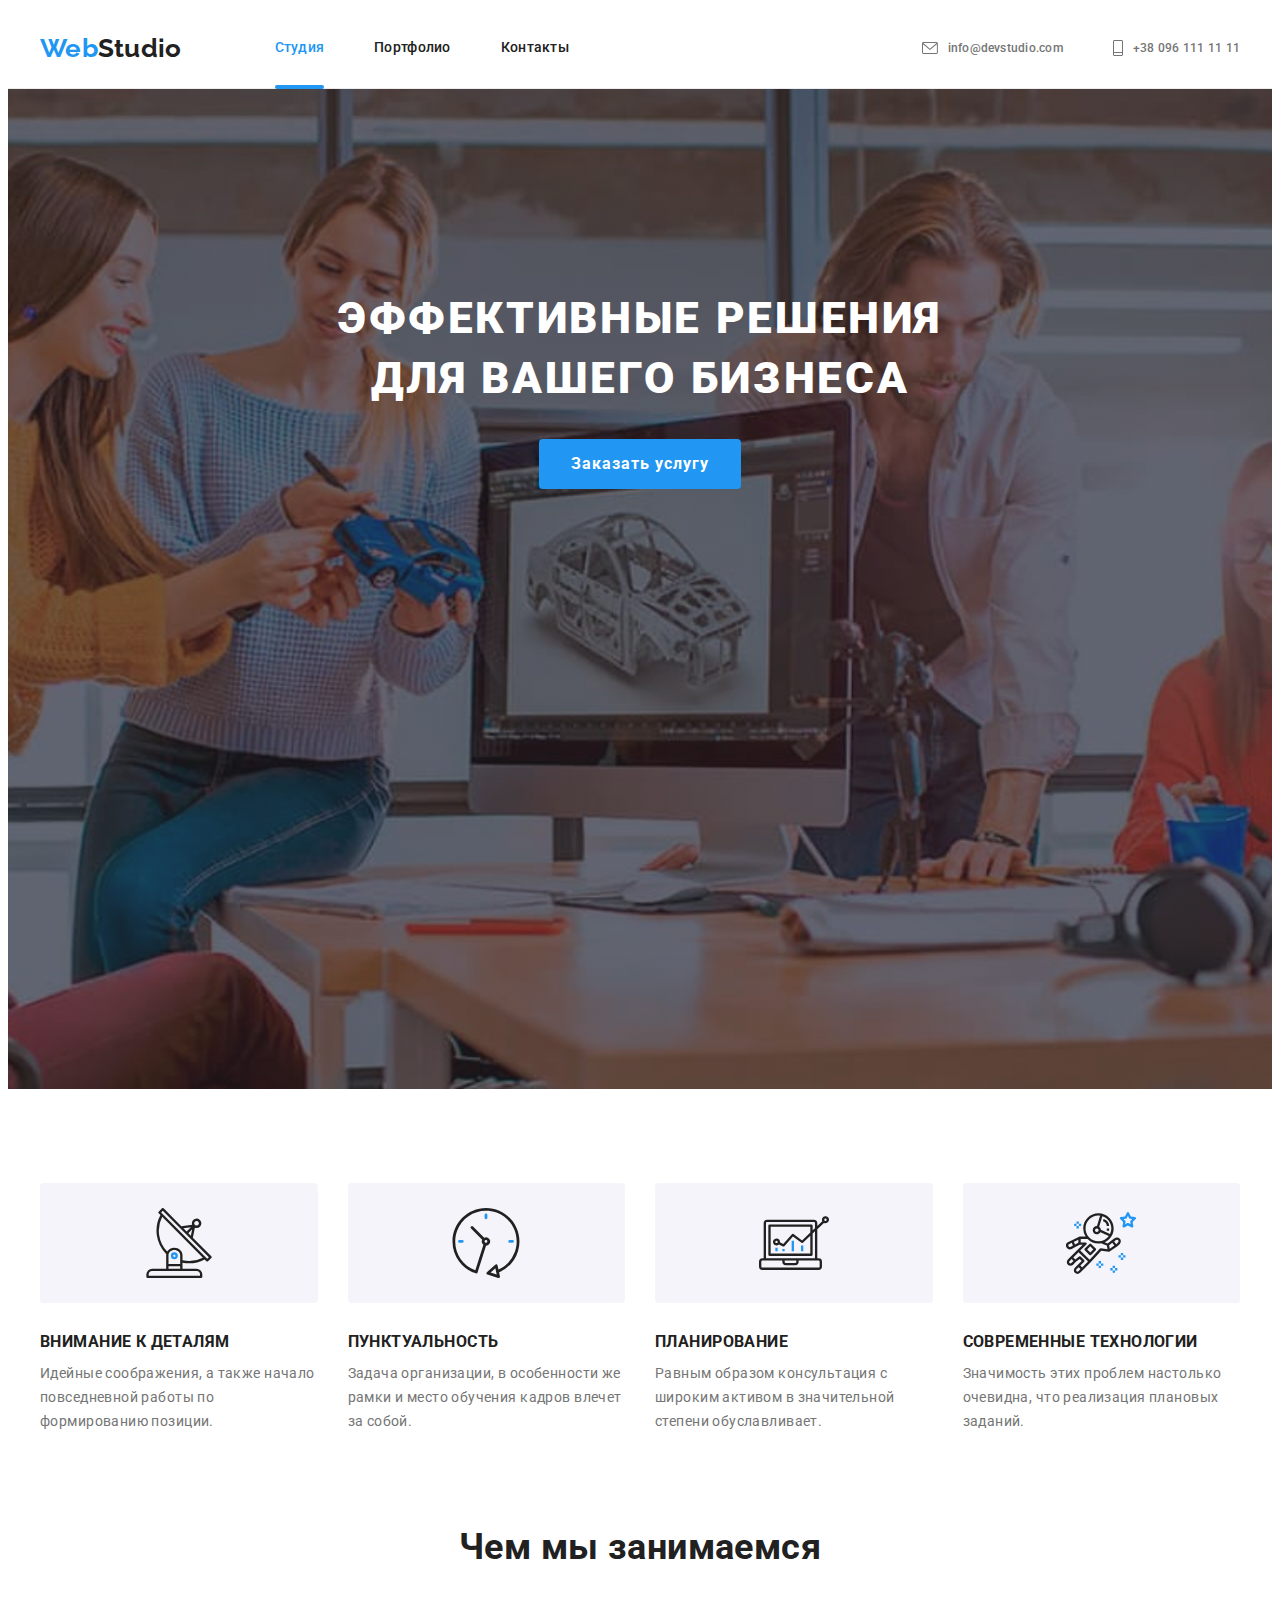
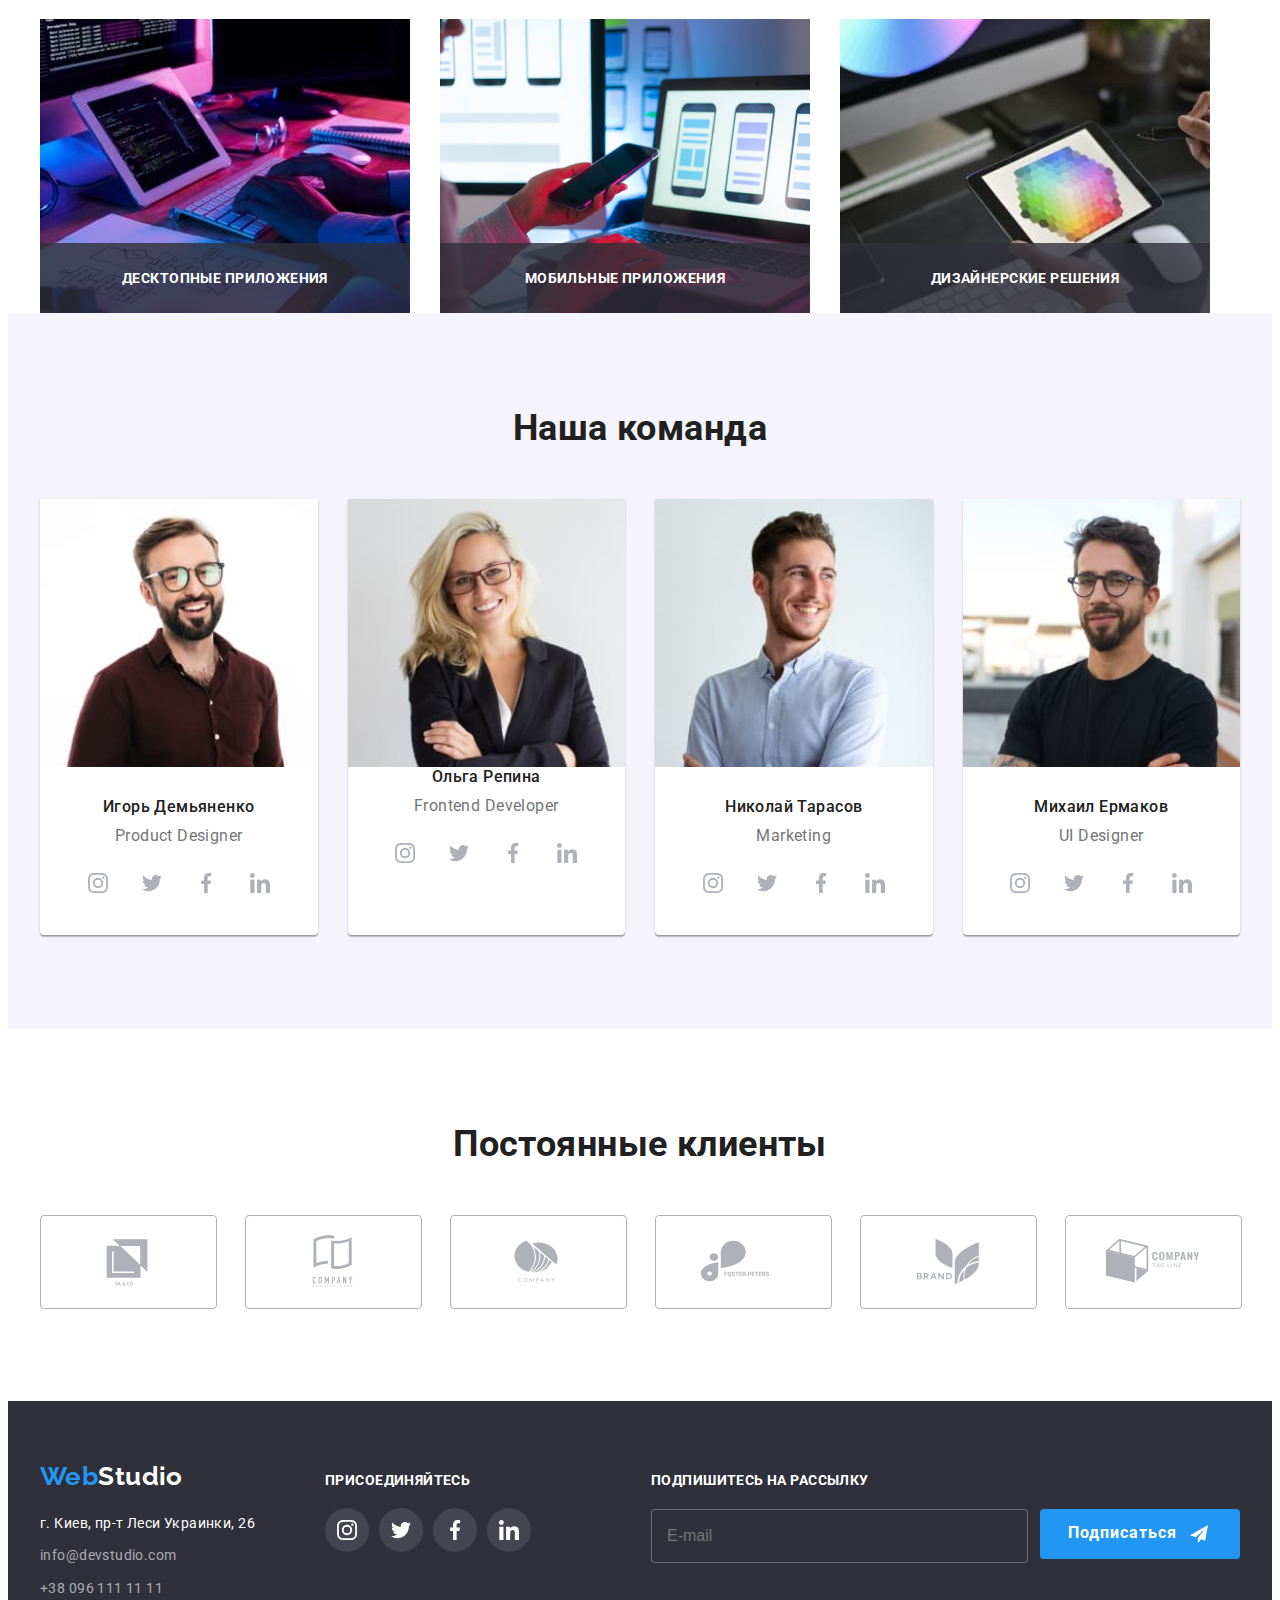
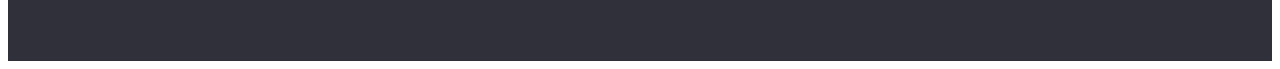
==== commit e86708b3: "correction made" ====
--- a/index.html
+++ b/index.html
@@ -425,7 +425,7 @@
     <footer class="footer">
       <div class="footer-container container">
         <div class="footer-nav">
-          <a href="/index.html" class="nav__logo-active link">Web<span class="footer-logo">Studio</span></a>
+          <a href="/index.html" class="nav__logo-active logo-nav link">Web<span class="footer-logo">Studio</span></a>
           <ul class="footer-list list">
             <li class="footer-item">
               <a
@@ -498,7 +498,6 @@
             <use href="./images/sprite.svg#close-modal"> </use>
           </svg>
         </button>
-        <script src="./js/modal.js"></script>
         <p class="modal-title">Оставьте свои данные, мы вам перезвоним</p>
         <form class="form-modal">
           <label class="form-filed">
--- a/css/main.min.css
+++ b/css/main.min.css
@@ -1 +1 @@
-body{font-family:"Roboto",sans-serif;background-color:var(--body-background-color);color:var(--text-color);font-size:14px;letter-spacing:.03em}img{display:block;min-width:100%;height:auto}button{cursor:pointer}.container{padding:0 15px;margin:0px auto}@media screen and (min-width: 480px){.container{width:480px}}@media screen and (min-width: 768px){.container{width:768px}}@media screen and (min-width: 1200px){.container{width:1200px}}.section{padding:60px 0}@media screen and (min-width: 1200px){.section{padding:94px 0px}}.visually-hidden{position:absolute;width:1px;height:1px;margin:-1px;border:0;padding:0;white-space:nowrap;-webkit-clip-path:inset(100%);clip-path:inset(100%);clip:rect(0 0 0 0);overflow:hidden}p,h1,h2,h3,h4,h5,h6{margin:0;padding:0}ul,ol{margin:0;padding:0}.list{list-style:none}.link{text-decoration:none}.backdrop{position:fixed;top:0;left:0;width:100%;height:100%;visibility:visible;opacity:1;-webkit-transform:scale(1);transform:scale(1);background-color:rgba(0,0,0,.2);-webkit-box-shadow:var(--box-shadow--accent);box-shadow:var(--box-shadow--accent);-webkit-transition:opacity 250ms var(--time-function),visibility 250ms var(--time-function),-webkit-transform 250ms var(--time-function);transition:opacity 250ms var(--time-function),visibility 250ms var(--time-function),-webkit-transform 250ms var(--time-function);transition:opacity 250ms var(--time-function),transform 250ms var(--time-function),visibility 250ms var(--time-function);transition:opacity 250ms var(--time-function),transform 250ms var(--time-function),visibility 250ms var(--time-function),-webkit-transform 250ms var(--time-function)}.backdrop.is-hidden{opacity:0;pointer-events:none;-webkit-transform:scale(0.5);transform:scale(0.5)}.modal{position:absolute;top:50%;left:50%;-webkit-transform:translate(-50%, -50%);transform:translate(-50%, -50%);padding:40px;width:450px;border-radius:4px;-webkit-box-shadow:0px 1px 3px rgba(0,0,0,.12),0px 1px 1px rgba(0,0,0,.14),0px 2px 1px rgba(0,0,0,.2);box-shadow:0px 1px 3px rgba(0,0,0,.12),0px 1px 1px rgba(0,0,0,.14),0px 2px 1px rgba(0,0,0,.2);background-color:var(--body-background-color)}@media screen and (min-width: 1200px){.modal{width:528px}}.close-btn{position:absolute;top:0;right:0;display:-webkit-box;display:-ms-flexbox;display:flex;margin:8px 8px 0 0;width:30px;height:30px;-webkit-box-align:center;-ms-flex-align:center;align-items:center;-webkit-box-pack:center;-ms-flex-pack:center;justify-content:center;border-radius:50%;border:1px solid rgba(0,0,0,.1);background-color:var(--body-background-color);cursor:pointer;-webkit-transition:-webkit-box-shadow 250ms var(--time-function);transition:-webkit-box-shadow 250ms var(--time-function);transition:box-shadow 250ms var(--time-function);transition:box-shadow 250ms var(--time-function), -webkit-box-shadow 250ms var(--time-function)}.close-btn:hover{-webkit-box-shadow:0px 1px 3px rgba(0,0,0,.12),0px 1px 1px rgba(0,0,0,.14),0px 2px 1px rgba(0,0,0,.2);box-shadow:0px 1px 3px rgba(0,0,0,.12),0px 1px 1px rgba(0,0,0,.14),0px 2px 1px rgba(0,0,0,.2)}.modal-title{padding-bottom:12px;font-weight:700;font-size:20px;line-height:1.5;text-align:center;color:var(--second-title-color)}@media screen and (min-width: 1200px){.modal-title{font-weight:700;font-size:20px;line-height:1.15}}.form-label{margin-bottom:4px;font-size:12px;line-height:1.16;letter-spacing:.01em;color:var(--text-color)}.form-filed{display:-webkit-box;display:-ms-flexbox;display:flex;-webkit-box-orient:vertical;-webkit-box-direction:normal;-ms-flex-direction:column;flex-direction:column;margin-bottom:10px}.input-wrap{position:relative}.form-input{width:100%;height:40px;padding:11px 12px 11px 40px;border:1px solid rgba(33,33,33,.2);border-radius:4px;-webkit-transition:border 250ms var(--time-function);transition:border 250ms var(--time-function)}.form-input:hover,.form-input:focus{border-color:var(--accent-color);outline:none}.form-icon{position:absolute;left:12px;top:50%;-webkit-transform:translatey(-50%);transform:translatey(-50%);-webkit-transition:fill 250ms var(--time-function);transition:fill 250ms var(--time-function)}.form-input:hover+.form-icon,.form-input:focus+.form-icon{fill:var(--accent-color)}.form-area{padding:12px 16px;resize:none;width:100%;height:138px;font-size:12px;line-height:1.16;letter-spacing:.01em;border:1px solid rgba(33,33,33,.2);border-radius:4px;-webkit-transition:border 250ms var(--time-function);transition:border 250ms var(--time-function)}.form-area:hover,.form-area:focus{border-color:var(--accent-color);outline:none}.form-area::-webkit-input-placeholder{-webkit-transition:font-size 250ms var(--time-function);transition:font-size 250ms var(--time-function);color:rgba(117,117,117,.5)}.form-area::-moz-placeholder{-moz-transition:font-size 250ms var(--time-function);transition:font-size 250ms var(--time-function);color:rgba(117,117,117,.5)}.form-area:-ms-input-placeholder{-ms-transition:font-size 250ms var(--time-function);transition:font-size 250ms var(--time-function);color:rgba(117,117,117,.5)}.form-area::-ms-input-placeholder{-ms-transition:font-size 250ms var(--time-function);transition:font-size 250ms var(--time-function);color:rgba(117,117,117,.5)}.form-area::placeholder{-webkit-transition:font-size 250ms var(--time-function);transition:font-size 250ms var(--time-function);color:rgba(117,117,117,.5)}.form-area:hover::-webkit-input-placeholder, .form-area:focus::-webkit-input-placeholder{font-size:14px}.form-area:hover::-moz-placeholder, .form-area:focus::-moz-placeholder{font-size:14px}.form-area:hover:-ms-input-placeholder, .form-area:focus:-ms-input-placeholder{font-size:14px}.form-area:hover::-ms-input-placeholder, .form-area:focus::-ms-input-placeholder{font-size:14px}.form-area:hover::placeholder,.form-area:focus::placeholder{font-size:14px}.form-comment{display:-webkit-box;display:-ms-flexbox;display:flex;-webkit-box-orient:vertical;-webkit-box-direction:normal;-ms-flex-direction:column;flex-direction:column;width:100%;padding-bottom:20px}.check-filed{display:-webkit-box;display:-ms-flexbox;display:flex;-webkit-box-align:center;-ms-flex-align:center;align-items:center;margin-bottom:30px}.check-icon{width:16px;height:15px;border:2px solid var(--second-title-color);border-radius:2px;fill:rgba(0,0,0,0)}.check-input:checked+.check-label .check-icon{background-color:var(--accent-color);fill:#fff;border:none}.check-text{margin-left:8px;font-size:12px;line-height:1.16;color:var(--text-color)}@media screen and (min-width: 1200px){.check-text{ont-size:14px;line-height:1.71}}.check-link{margin-left:3px;font-size:12px;line-height:1.16;color:var(--accent-color)}@media screen and (min-width: 1200px){.check-link{font-size:14px;line-height:1.71}}.check-button{display:-webkit-box;display:-ms-flexbox;display:flex;-webkit-box-align:center;-ms-flex-align:center;align-items:center;margin:0 auto;width:200px;height:50px;padding:10px 55px;font-family:inherit;font-weight:700;font-size:16px;line-height:1.88;letter-spacing:.06em;color:var(--main-title-color);background-color:var(--accent-color);border-radius:4px;border:none;-webkit-transition:-webkit-box-shadow 250ms var(--time-function);transition:-webkit-box-shadow 250ms var(--time-function);transition:box-shadow 250ms var(--time-function);transition:box-shadow 250ms var(--time-function), -webkit-box-shadow 250ms var(--time-function);cursor:pointer}.check-button:hover,.check-button:focus{-webkit-box-shadow:0px 4px 4px rgba(0,0,0,.25);box-shadow:0px 4px 4px rgba(0,0,0,.25)}.header{position:relative;height:60px;font-weight:500;line-height:1.14;letter-spacing:.02em;border-bottom:1px solid #ececec}@media screen and (min-width: 768px){.header{height:80px}}.nav{display:-webkit-box;display:-ms-flexbox;display:flex}.nav__page-logo{padding:16px 0}.nav__page-logo:focus{color:var(--accent-color)}@media screen and (min-width: 768px){.nav__page-logo{padding-top:25px;padding-bottom:25px}}.nav__logo-active{color:var(--accent-color);font-family:"Raleway",sans-serif;font-weight:700;font-size:24px;line-height:1.16}@media screen and (min-width: 1200px){.nav__logo-active{font-weight:700;font-size:26px;line-height:1.19}}.nav__logo{font-weight:700;font-size:24px;line-height:1.16;font-family:"Raleway",sans-serif;color:var(--second-title-color)}@media screen and (min-width: 1200px){.nav__logo{font-weight:700;font-size:26px;line-height:1.19}}.menu_button{position:fixed;top:10px;right:15px;padding:0;background-color:rgba(0,0,0,0);cursor:pointer;border:none}.menu_button:hover,.menu_button:focus{fill:var(--accent-color);-webkit-transition:fill 250ms var(--time-function);transition:fill 250ms var(--time-function)}.menu_button.is-open{z-index:10}.menu_button .icon_cross{display:none}.menu_button.is-open .icon_menu{display:none}.menu_button.is-open .icon_cross{display:block}@media screen and (min-width: 768px){.menu_button{display:none}}.menu_header{width:100%}@media screen and (max-width: 767px){.menu_header{display:none;position:fixed;top:0;left:0;height:100%;background-color:#fff;z-index:1}.menu_header.is-open{display:-webkit-box;display:-ms-flexbox;display:flex;-webkit-box-orient:vertical;-webkit-box-direction:normal;-ms-flex-direction:column;flex-direction:column;padding:48px 40px}}@media screen and (min-width: 768px){.menu_header{display:-webkit-box;display:-ms-flexbox;display:flex}}.header__nav-list{font-weight:500;font-size:40px;line-height:1075;letter-spacing:.02em;margin-bottom:auto}@media screen and (min-width: 768px){.header__nav-list{display:-webkit-box;display:-ms-flexbox;display:flex;font-weight:500;font-size:14px;line-height:1.14;letter-spacing:.02em;gap:50px;margin-left:88px}}@media screen and (min-width: 1200px){.header__nav-list{margin-left:93px}}.nav__link{color:var(--second-title-color);-webkit-transition:color 250ms var(--time-function);transition:color 250ms var(--time-function)}.nav__link:hover,.nav__link:focus{color:var(--accent-color)}@media screen and (min-width: 768px){.nav__link{display:block;padding-top:32px;padding-bottom:32px}}.nav__link{color:var(--second-title-color);-webkit-transition:color 250ms var(--time-function);transition:color 250ms var(--time-function)}.nav__link:hover,.nav__link:focus{color:var(--accent-color)}@media screen and (min-width: 768px){.nav__link{display:block;padding-top:32px;padding-bottom:32px}}.nav__current{color:var(--accent-color)}@media screen and (min-width: 768px){.nav__current{position:relative}.nav__current:after{content:"";position:absolute;left:0;bottom:-1px;width:100%;height:4px;display:block;background-color:var(--accent-color);border-radius:2px}}@media screen and (min-width: 768px){.auth__list{display:-webkit-box;display:-ms-flexbox;display:flex;-webkit-box-orient:vertical;-webkit-box-direction:reverse;-ms-flex-direction:column-reverse;flex-direction:column-reverse;gap:10px;-webkit-box-pack:center;-ms-flex-pack:center;justify-content:center;margin-left:auto}}@media screen and (min-width: 1200px){.auth__list{-webkit-box-orient:horizontal;-webkit-box-direction:reverse;-ms-flex-direction:row-reverse;flex-direction:row-reverse;-webkit-box-align:center;-ms-flex-align:center;align-items:center;gap:50px}}.auth__item{margin-bottom:30px}@media screen and (min-width: 768px){.auth__item{margin:0}}.auth__tel-icon{-webkit-transition:color 250ms var(--time-function);transition:color 250ms var(--time-function)}.auth__tel-icon:focus,.auth__tel-icon:hover{color:var(--accent-color)}@media screen and (max-width: 767px){.auth__tel-icon{font-weight:500;font-size:34px;line-height:1.17;letter-spacing:.02em;color:var(--accent-color)}}@media screen and (min-width: 768px){.auth__tel-icon{font-weight:500;font-size:12px;line-height:1.16;letter-spacing:.02em;color:var(--text-color);display:-webkit-box;display:-ms-flexbox;display:flex;-webkit-box-align:center;-ms-flex-align:center;align-items:center}}.auth__mail-icon{font-weight:500;font-size:24px;line-height:1.16;letter-spacing:.02em;color:var(--text-color);-webkit-transition:color 250ms var(--time-function);transition:color 250ms var(--time-function)}.auth__mail-icon:focus,.auth__mail-icon:hover{color:var(--accent-color)}@media screen and (min-width: 768px){.auth__mail-icon{font-weight:500;font-size:12px;line-height:1.16;letter-spacing:.02em;display:-webkit-box;display:-ms-flexbox;display:flex;-webkit-box-align:center;-ms-flex-align:center;align-items:center}}.auth__icon{display:inline-block;fill:currentColor;margin-right:10px;-webkit-box-pack:center;-ms-flex-pack:center;justify-content:center}@media screen and (max-width: 767px){.auth__icon{display:none}}.mobile__list{display:-webkit-box;display:-ms-flexbox;display:flex;gap:20px}@media screen and (min-width: 768px){.mobile__list{display:none}}.mobile__item+.mobile__item{position:relative;-webkit-transition:color 250ms var(--time-function);transition:color 250ms var(--time-function)}.mobile__item+.mobile__item::before{content:"";position:absolute;left:-10px;display:block;height:100%;border-right:1px solid rgba(33,33,33,.2)}.mobile__item+.mobile__item:hover,.mobile__item+.mobile__item:focus{color:var(--accent-color)}.mobile__link{font-weight:500;font-size:18px;line-height:1.22;letter-spacing:.02em;color:var(--accent-color)}.hero{padding:118px 0;height:400px;background-size:cover;background-position:center;text-align:center;background-image:-webkit-gradient(linear, left top, right top, from(rgba(47, 48, 58, 0.4)), to(rgba(47, 48, 58, 0.4))),url(../images/header-mob.jpg);background-image:linear-gradient(to right, rgba(47, 48, 58, 0.4), rgba(47, 48, 58, 0.4)),url(../images/header-mob.jpg)}@media(min-device-pixel-ratio: 2),(-webkit-min-device-pixel-ratio: 2),(min-resolution: 192dpi),(min-resolution: 2dppx){.hero{background-image:-webkit-gradient(linear, left top, right top, from(rgba(47, 48, 58, 0.4)), to(rgba(47, 48, 58, 0.4))),url(../images/header-mob-2x.jpg);background-image:linear-gradient(to right, rgba(47, 48, 58, 0.4), rgba(47, 48, 58, 0.4)),url(../images/header-mob-2x.jpg)}}@media screen and (min-width: 768px){.hero{background-image:-webkit-gradient(linear, left top, right top, from(rgba(47, 48, 58, 0.4)), to(rgba(47, 48, 58, 0.4))),url(../images/header-tab.jpg);background-image:linear-gradient(to right, rgba(47, 48, 58, 0.4), rgba(47, 48, 58, 0.4)),url(../images/header-tab.jpg)}}@media screen and (min-width: 768px)and (min-device-pixel-ratio: 2),screen and (min-width: 768px)and (-webkit-min-device-pixel-ratio: 2),screen and (min-width: 768px)and (min-resolution: 192dpi),screen and (min-width: 768px)and (min-resolution: 2dppx){.hero{background-image:-webkit-gradient(linear, left top, right top, from(rgba(47, 48, 58, 0.4)), to(rgba(47, 48, 58, 0.4))),url(../images/header-tab-2x.jpg);background-image:linear-gradient(to right, rgba(47, 48, 58, 0.4), rgba(47, 48, 58, 0.4)),url(../images/header-tab-2x.jpg)}}@media screen and (min-width: 1200px){.hero{padding:200px 0;height:600px;background-image:-webkit-gradient(linear, left top, right top, from(rgba(47, 48, 58, 0.4)), to(rgba(47, 48, 58, 0.4))),url(../images/header-des.jpg);background-image:linear-gradient(to right, rgba(47, 48, 58, 0.4), rgba(47, 48, 58, 0.4)),url(../images/header-des.jpg)}}@media screen and (min-width: 1200px)and (min-device-pixel-ratio: 2),screen and (min-width: 1200px)and (-webkit-min-device-pixel-ratio: 2),screen and (min-width: 1200px)and (min-resolution: 192dpi),screen and (min-width: 1200px)and (min-resolution: 2dppx){.hero{background-image:-webkit-gradient(linear, left top, right top, from(rgba(47, 48, 58, 0.4)), to(rgba(47, 48, 58, 0.4))),url(../images/header-des-2x.jpg);background-image:linear-gradient(to right, rgba(47, 48, 58, 0.4), rgba(47, 48, 58, 0.4)),url(../images/header-des-2x.jpg)}}.hero-title{font-weight:900;font-size:26px;line-height:1.62;letter-spacing:.06em;color:var(--white-text-color);text-transform:uppercase;max-width:360px;margin:0 auto;margin-bottom:30px}@media screen and (min-width: 1200px){.hero-title{font-weight:900;font-size:44px;line-height:1.36;max-width:696px}}.hero-btn{font-weight:700;font-size:16px;line-height:1.87;letter-spacing:.06em;font-family:inherit;background-color:var(--accent-color);color:var(--btn-color);cursor:pointer;padding:10px 32px;border-radius:4px;border:none}.specifics{padding:60px 0}@media screen and (min-width: 1200px){.specifics{padding:94px 0}}.specifics__list{display:-webkit-box;display:-ms-flexbox;display:flex;-ms-flex-wrap:wrap;flex-wrap:wrap;gap:30px}.specifics__item{width:100%}@media screen and (min-width: 768px){.specifics__item{width:calc((100% - 30px)/2)}}@media screen and (min-width: 1200px){.specifics__item{width:calc((100% - 90px)/4)}}.specifics__icon{display:-webkit-box;display:-ms-flexbox;display:flex;height:120px;border-radius:4px;-webkit-box-pack:center;-ms-flex-pack:center;justify-content:center;-webkit-box-align:center;-ms-flex-align:center;align-items:center;margin-bottom:30px;background-color:var(--second-background-color)}.specifics__svg{width:70px;height:70px}.specifics__title{margin-bottom:10px;font-weight:700;font-size:14;line-height:1.14;text-transform:uppercase;color:var(--second-title-color)}@media screen and (max-width: 767px){.specifics__title{text-align:center}}.specifics__text{line-height:1.71}.about{display:none}@media screen and (min-width: 1200px){.about{display:block;padding:0}}.about__title{font-weight:700;font-size:36px;line-height:1.16;text-align:center;color:var(--second-title-color);text-align:center;margin-bottom:50px}.about__list{display:-webkit-box;display:-ms-flexbox;display:flex;gap:30px}.about__item{position:relative}.about__works-box{position:absolute;bottom:0px;width:100%;height:70px;display:-webkit-box;display:-ms-flexbox;display:flex;-webkit-box-pack:center;-ms-flex-pack:center;justify-content:center;-webkit-box-align:center;-ms-flex-align:center;align-items:center;background-color:rgba(47,48,58,.8)}.about__works-text{font-weight:700;line-height:16px;text-transform:uppercase;color:var(--white-text-color)}.team{background-color:var(--second-background-color)}.team__title{font-weight:700;font-size:36px;line-height:1.17;text-align:center;color:var(--second-title-color);margin-bottom:30px}@media screen and (min-width: 1200px){.team__title{margin-bottom:50px}}.team__list{display:-webkit-box;display:-ms-flexbox;display:flex;-ms-flex-wrap:wrap;flex-wrap:wrap;gap:30px}.team__item{background-color:var(--body-background-color);-webkit-box-shadow:0px 1px 3px rgba(0,0,0,.12),0px 1px 1px rgba(0,0,0,.14),0px 2px 1px rgba(0,0,0,.2);box-shadow:0px 1px 3px rgba(0,0,0,.12),0px 1px 1px rgba(0,0,0,.14),0px 2px 1px rgba(0,0,0,.2);border-radius:0px 0px 4px 4px;width:100%}@media screen and (min-width: 768px){.team__item{width:calc((100% - 30px)/2)}}@media screen and (min-width: 1200px){.team__item{width:calc((100% - 90px)/4)}}.team__img{margin-bottom:30px}.team__name{font-weight:500;font-size:16px;line-height:1.19;text-align:center;color:var(--second-title-color);margin-bottom:10px}.team__text{font-size:16px;line-height:1.19;text-align:center;margin-bottom:16px}.team-soc__list{display:-webkit-box;display:-ms-flexbox;display:flex;-webkit-box-pack:center;-ms-flex-pack:center;justify-content:center;margin-bottom:25px;gap:10px}@media screen and (min-width: 1200px){.team-soc__list{margin-bottom:30px}}.team-soc__item{width:44px;height:44px}.team-soc__link{width:100%;height:100%;background-color:var(--body-background-color);border-radius:50%;display:-webkit-box;display:-ms-flexbox;display:flex;-webkit-box-pack:center;-ms-flex-pack:center;justify-content:center;-webkit-box-align:center;-ms-flex-align:center;align-items:center;-webkit-transition:background-color 250ms var(--time-function);transition:background-color 250ms var(--time-function)}.team-soc__link:hover,.team-soc__link:focus{background-color:var(--accent-color)}.team-soc__icon{fill:var(--background-soc-icon)}.team-soc__link:hover .team-soc__icon,.team-soc__link:focus .team-soc__icon{fill:var(--btn-color)}.customers-title{font-weight:700;font-size:36px;line-height:42px;text-align:center;color:var(--second-title-color);margin-bottom:30px}@media screen and (min-width: 1200px){.customers-title{margin-bottom:50px}}.customers-list{display:-webkit-box;display:-ms-flexbox;display:flex;-ms-flex-wrap:wrap;flex-wrap:wrap;gap:30px}.customers-item{width:calc((100% - 30px)/2);height:92px}@media screen and (min-width: 768px){.customers-item{width:calc((100% - 60px)/3)}}@media screen and (min-width: 1200px){.customers-item{width:calc((100% - 150px)/6)}}.customers-link{display:-webkit-box;display:-ms-flexbox;display:flex;width:100%;height:100%;border:1px solid var(--background-soc-icon);border-radius:4px;-webkit-box-pack:center;-ms-flex-pack:center;justify-content:center;-webkit-box-align:center;-ms-flex-align:center;align-items:center;-webkit-transition:border 250ms var(--time-function);transition:border 250ms var(--time-function)}.customers-link:hover,.customers-link:focus{border-color:var(--accent-color)}.svg-customers{fill:var(--background-soc-icon);-webkit-transition:fill 250ms var(--time-function);transition:fill 250ms var(--time-function)}.customers-link:hover .svg-customers,.customers-link:focus .svg-customers{fill:var(--accent-color)}.footer{padding:60px 0;text-align:center;background-color:var(--main-background-color)}@media screen and (min-width: 768px){.footer-container{display:-webkit-box;display:-ms-flexbox;display:flex;-webkit-box-align:baseline;-ms-flex-align:baseline;align-items:baseline;-ms-flex-wrap:wrap;flex-wrap:wrap;margin:0 auto;-ms-flex-pack:distribute;justify-content:space-around}}@media screen and (min-width: 1200px){.footer-container{text-align:left}}.footer-logo{color:var(--footer-logo-color)}.footer .logo-nav{padding-bottom:0;margin-bottom:20px;display:block}.footer-nav{margin-bottom:60px}.footer-link{font-style:normal;margin-bottom:60px}@media screen and (min-width: 1200px){.footer-link{margin:0}}.footer-item+.footer-item{margin-top:9px}.footer-link{line-height:1.71;color:var(--footer-link-color);-webkit-transition:fill 250ms var(--time-function);transition:fill 250ms var(--time-function)}.footer-link:hover,.footer-link:focus{color:var(--accent-color)}.footer-contacts{line-height:1.71;color:var(--footer-contacts);-webkit-transition:fill 250ms var(--time-function);transition:fill 250ms var(--time-function)}.footer-contacts:hover,.footer-contacts:focus{color:var(--accent-color)}.join{margin-bottom:60px}@media screen and (min-width: 768px){.join{margin-bottom:0;margin-left:165px}}@media screen and (min-width: 1200px){.join{margin-left:70px}}.join-title{margin-bottom:20px;font-weight:700;line-height:16px;text-transform:uppercase;color:var(--main-title-color)}.join-list{display:-webkit-box;display:-ms-flexbox;display:flex;-webkit-box-align:center;-ms-flex-align:center;align-items:center;-webkit-box-pack:center;-ms-flex-pack:center;justify-content:center;gap:10px}.join-item{width:44px;height:44px;border-radius:50%}.join-link{display:-webkit-box;display:-ms-flexbox;display:flex;width:100%;height:100%;-webkit-box-pack:center;-ms-flex-pack:center;justify-content:center;-webkit-box-align:center;-ms-flex-align:center;align-items:center;background-color:rgba(255,255,255,.1);border-radius:50%;-webkit-transition:background-color 250ms var(--time-function);transition:background-color 250ms var(--time-function)}.join-link:hover,.join-link:focus{background-color:var(--accent-color)}.svg-join{fill:var(--btn-color)}@media screen and (min-width: 1200px){.subscribe{margin-left:auto}}.subscribe-title{margin-bottom:20px;font-weight:700;line-height:1.14;text-transform:uppercase;color:var(--white-text-color)}@media screen and (min-width: 1200px){.subscribe-form{display:-webkit-box;display:-ms-flexbox;display:flex}}.subscribe-input{width:100%;height:50px;padding-left:15px;margin-bottom:20px;font-size:16px;line-height:1.25;color:rgba(255,255,255,.6);border:1px solid rgba(255,255,255,.3);border-radius:4px;background-color:var(--main-background-color);-webkit-transition:border-color 250ms var(--time-function);transition:border-color 250ms var(--time-function)}.subscribe-input:hover,.subscribe-input:focus{border-color:var(--accent-color)}@media screen and (min-width: 768px){.subscribe-input{width:450px}}@media screen and (min-width: 1200px){.subscribe-input{width:358px}}.subscribe-button{display:-webkit-box;display:-ms-flexbox;display:flex;-webkit-box-align:end;-ms-flex-align:end;align-items:flex-end;width:200px;height:50px;margin:0 auto;padding:10px 28px;font-family:inherit;font-weight:700;font-size:16px;line-height:1.88;letter-spacing:.06em;color:var(--main-title-color);background-color:var(--accent-color);border-radius:4px;border:none;-webkit-transition:background-color 250ms var(--time-function),-webkit-box-shadow 250ms var(--time-function);transition:background-color 250ms var(--time-function),-webkit-box-shadow 250ms var(--time-function);transition:box-shadow 250ms var(--time-function),background-color 250ms var(--time-function);transition:box-shadow 250ms var(--time-function),background-color 250ms var(--time-function),-webkit-box-shadow 250ms var(--time-function);cursor:pointer}.subscribe-button:hover,.subscribe-button:focus{-webkit-box-shadow:0px 4px 4px rgba(0,0,0,.25);box-shadow:0px 4px 4px rgba(0,0,0,.25);background-color:var(--accent-color)}@media screen and (min-width: 1200px){.subscribe-button{margin-left:12px}}.subscribe-icon{margin-left:10px;fill:var(--white-text-color)}.filter-list{display:-webkit-box;display:-ms-flexbox;display:flex}@media screen and (max-width: 767px){.filter-list{margin-bottom:40px;-ms-flex-wrap:wrap;flex-wrap:wrap;row-gap:15px}}@media screen and (min-width: 768px){.filter-list{margin-bottom:30px;-webkit-box-pack:center;-ms-flex-pack:center;justify-content:center}}@media screen and (min-width: 1200px){.filter-list{margin-bottom:50px}}.filter-list .item+.item{margin-left:8px}.filter-btn{display:-webkit-box;display:-ms-flexbox;display:flex;border-radius:4px;border:none;padding:6px 22px;color:var(--second-title-color);background-color:var(--second-background-color);font-family:inherit;font-weight:500;font-size:16px;line-height:1.62;text-align:center;cursor:pointer;-webkit-transition:background-color 250ms var(--time-function),color 250ms var(--time-function),-webkit-box-shadow 250ms var(--time-function);transition:background-color 250ms var(--time-function),color 250ms var(--time-function),-webkit-box-shadow 250ms var(--time-function);transition:background-color 250ms var(--time-function),color 250ms var(--time-function),box-shadow 250ms var(--time-function);transition:background-color 250ms var(--time-function),color 250ms var(--time-function),box-shadow 250ms var(--time-function),-webkit-box-shadow 250ms var(--time-function)}.filter-btn:hover,.filter-btn:focus{color:var(--btn-color);background-color:var(--accent-color);-webkit-box-shadow:0px 4px 4px 0px rgba(0,0,0,.25);box-shadow:0px 4px 4px 0px rgba(0,0,0,.25)}.portfolio-list{display:-webkit-box;display:-ms-flexbox;display:flex;-ms-flex-wrap:wrap;flex-wrap:wrap;gap:30px}.portfolio-item{width:450px}@media screen and (min-width: 768px){.portfolio-item{-ms-flex-preferred-size:calc((100% - 30px)/2);flex-basis:calc((100% - 30px)/2)}}@media screen and (min-width: 1200px){.portfolio-item{-ms-flex-preferred-size:calc((100% - 60px)/3);flex-basis:calc((100% - 60px)/3)}}.portfolio-card{-webkit-box-flex:1;-ms-flex-positive:1;flex-grow:1;padding:20px 24px;border-right:1px solid #eee;border-bottom:1px solid #eee;border-left:1px solid #eee}.portfolio-title{margin-bottom:4px;font-weight:700;font-size:18px;line-height:2;letter-spacing:.06em;color:var(--second-title-color)}.portfolio-text{font-size:16px;line-height:1.88;color:var(--text-color)}.portfolio-thumb{position:relative;overflow:hidden}.portfolio-overlay{position:absolute;width:100%;height:100%;bottom:0;padding:77px 24px;background-color:rgba(33,150,243,.9);-webkit-transform:translateY(100%);transform:translateY(100%);-webkit-transition:-webkit-transform 250ms var(--time-function);transition:-webkit-transform 250ms var(--time-function);transition:transform 250ms var(--time-function);transition:transform 250ms var(--time-function), -webkit-transform 250ms var(--time-function)}.portfolio-item:hover .portfolio-overlay{-webkit-transform:translate(0);transform:translate(0)}@media screen and (min-width: 768px){.portfolio-overlay{padding:49px 24px 77px 24px}}@media screen and (min-width: 1200px){.portfolio-overlay{padding:63px 24px}}.overlay-text{font-size:18px;line-height:1.56;color:var(--white-text-color)}:root{--body-background-color: #ffffff;--head-logo-color: #000000;--main-background-color: #2f303a;--second-background-color: #f5f4fa;--main-title-color: #ffffff;--second-title-color: #212121;--accent-color: #2196f3;--text-color: #757575;--footer-logo-color: #ffffff;--footer-link-color: #ffffff;--btn-color: #ffffff;--footer-contacts: rgba(255, 255, 255, 0.6);--header-border-color: #ececec;--background-soc-icon: #afb1b8;--time-function: cubic-bezier(0.4, 0, 0.2, 1);--white-text-color: #ffffff;--box-shadow--accent: 0px 4px 4px rgba(0, 0, 0, 0.25)}/*# sourceMappingURL=main.min.css.map */+body{font-family:"Roboto",sans-serif;background-color:var(--body-background-color);color:var(--text-color);font-size:14px;letter-spacing:.03em}img{display:block;min-width:100%;height:auto}button{cursor:pointer}.container{width:100%;padding:0 15px;margin:0px auto}@media screen and (min-width: 480px){.container{width:480px}}@media screen and (min-width: 768px){.container{width:768px}}@media screen and (min-width: 1200px){.container{width:1200px}}.section{padding:60px 0}@media screen and (min-width: 1200px){.section{padding:94px 0px}}.visually-hidden{position:absolute;width:1px;height:1px;margin:-1px;border:0;padding:0;white-space:nowrap;-webkit-clip-path:inset(100%);clip-path:inset(100%);clip:rect(0 0 0 0);overflow:hidden}p,h1,h2,h3,h4,h5,h6{margin:0;padding:0}ul,ol{margin:0;padding:0}.list{list-style:none}.link{text-decoration:none}.backdrop{position:fixed;top:0;left:0;width:100%;height:100%;visibility:visible;opacity:1;-webkit-transform:scale(1);transform:scale(1);background-color:rgba(0,0,0,.2);-webkit-box-shadow:var(--box-shadow--accent);box-shadow:var(--box-shadow--accent);-webkit-transition:opacity 250ms var(--time-function),visibility 250ms var(--time-function),-webkit-transform 250ms var(--time-function);transition:opacity 250ms var(--time-function),visibility 250ms var(--time-function),-webkit-transform 250ms var(--time-function);transition:opacity 250ms var(--time-function),transform 250ms var(--time-function),visibility 250ms var(--time-function);transition:opacity 250ms var(--time-function),transform 250ms var(--time-function),visibility 250ms var(--time-function),-webkit-transform 250ms var(--time-function)}.backdrop.is-hidden{opacity:0;pointer-events:none;-webkit-transform:scale(0.5);transform:scale(0.5)}.modal{position:absolute;top:50%;left:50%;-webkit-transform:translate(-50%, -50%);transform:translate(-50%, -50%);padding:40px;width:450px;border-radius:4px;-webkit-box-shadow:0px 1px 3px rgba(0,0,0,.12),0px 1px 1px rgba(0,0,0,.14),0px 2px 1px rgba(0,0,0,.2);box-shadow:0px 1px 3px rgba(0,0,0,.12),0px 1px 1px rgba(0,0,0,.14),0px 2px 1px rgba(0,0,0,.2);background-color:var(--body-background-color)}@media screen and (min-width: 1200px){.modal{width:528px}}.close-btn{position:absolute;top:0;right:0;display:-webkit-box;display:-ms-flexbox;display:flex;margin:8px 8px 0 0;width:30px;height:30px;-webkit-box-align:center;-ms-flex-align:center;align-items:center;-webkit-box-pack:center;-ms-flex-pack:center;justify-content:center;border-radius:50%;border:1px solid rgba(0,0,0,.1);background-color:var(--body-background-color);cursor:pointer;-webkit-transition:-webkit-box-shadow 250ms var(--time-function);transition:-webkit-box-shadow 250ms var(--time-function);transition:box-shadow 250ms var(--time-function);transition:box-shadow 250ms var(--time-function), -webkit-box-shadow 250ms var(--time-function)}.close-btn:hover{-webkit-box-shadow:0px 1px 3px rgba(0,0,0,.12),0px 1px 1px rgba(0,0,0,.14),0px 2px 1px rgba(0,0,0,.2);box-shadow:0px 1px 3px rgba(0,0,0,.12),0px 1px 1px rgba(0,0,0,.14),0px 2px 1px rgba(0,0,0,.2)}.modal-title{padding-bottom:12px;font-weight:700;font-size:20px;line-height:1.5;text-align:center;color:var(--second-title-color)}@media screen and (min-width: 1200px){.modal-title{font-weight:700;font-size:20px;line-height:1.15}}.form-label{margin-bottom:4px;font-size:12px;line-height:1.16;letter-spacing:.01em;color:var(--text-color)}.form-filed{display:-webkit-box;display:-ms-flexbox;display:flex;-webkit-box-orient:vertical;-webkit-box-direction:normal;-ms-flex-direction:column;flex-direction:column;margin-bottom:10px}.input-wrap{position:relative}.form-input{width:100%;height:40px;padding:11px 12px 11px 40px;border:1px solid rgba(33,33,33,.2);border-radius:4px;-webkit-transition:border 250ms var(--time-function);transition:border 250ms var(--time-function)}.form-input:hover,.form-input:focus{border-color:var(--accent-color);outline:none}.form-icon{position:absolute;left:12px;top:50%;-webkit-transform:translatey(-50%);transform:translatey(-50%);-webkit-transition:fill 250ms var(--time-function);transition:fill 250ms var(--time-function)}.form-input:hover+.form-icon,.form-input:focus+.form-icon{fill:var(--accent-color)}.form-area{padding:12px 16px;resize:none;width:100%;height:138px;font-size:12px;line-height:1.16;letter-spacing:.01em;border:1px solid rgba(33,33,33,.2);border-radius:4px;-webkit-transition:border 250ms var(--time-function);transition:border 250ms var(--time-function)}.form-area:hover,.form-area:focus{border-color:var(--accent-color);outline:none}.form-area::-webkit-input-placeholder{-webkit-transition:font-size 250ms var(--time-function);transition:font-size 250ms var(--time-function);color:rgba(117,117,117,.5)}.form-area::-moz-placeholder{-moz-transition:font-size 250ms var(--time-function);transition:font-size 250ms var(--time-function);color:rgba(117,117,117,.5)}.form-area:-ms-input-placeholder{-ms-transition:font-size 250ms var(--time-function);transition:font-size 250ms var(--time-function);color:rgba(117,117,117,.5)}.form-area::-ms-input-placeholder{-ms-transition:font-size 250ms var(--time-function);transition:font-size 250ms var(--time-function);color:rgba(117,117,117,.5)}.form-area::placeholder{-webkit-transition:font-size 250ms var(--time-function);transition:font-size 250ms var(--time-function);color:rgba(117,117,117,.5)}.form-area:hover::-webkit-input-placeholder, .form-area:focus::-webkit-input-placeholder{font-size:14px}.form-area:hover::-moz-placeholder, .form-area:focus::-moz-placeholder{font-size:14px}.form-area:hover:-ms-input-placeholder, .form-area:focus:-ms-input-placeholder{font-size:14px}.form-area:hover::-ms-input-placeholder, .form-area:focus::-ms-input-placeholder{font-size:14px}.form-area:hover::placeholder,.form-area:focus::placeholder{font-size:14px}.form-comment{display:-webkit-box;display:-ms-flexbox;display:flex;-webkit-box-orient:vertical;-webkit-box-direction:normal;-ms-flex-direction:column;flex-direction:column;width:100%;padding-bottom:20px}.check-filed{display:-webkit-box;display:-ms-flexbox;display:flex;-webkit-box-align:center;-ms-flex-align:center;align-items:center;margin-bottom:30px}.check-icon{width:16px;height:15px;border:2px solid var(--second-title-color);border-radius:2px;fill:rgba(0,0,0,0)}.check-input:checked+.check-label .check-icon{background-color:var(--accent-color);fill:#fff;border:none}.check-text{margin-left:8px;font-size:12px;line-height:1.16;color:var(--text-color)}@media screen and (min-width: 1200px){.check-text{ont-size:14px;line-height:1.71}}.check-link{margin-left:3px;font-size:12px;line-height:1.16;color:var(--accent-color)}@media screen and (min-width: 1200px){.check-link{font-size:14px;line-height:1.71}}.check-button{display:-webkit-box;display:-ms-flexbox;display:flex;-webkit-box-align:center;-ms-flex-align:center;align-items:center;margin:0 auto;width:200px;height:50px;padding:10px 55px;font-family:inherit;font-weight:700;font-size:16px;line-height:1.88;letter-spacing:.06em;color:var(--main-title-color);background-color:var(--accent-color);border-radius:4px;border:none;-webkit-transition:-webkit-box-shadow 250ms var(--time-function);transition:-webkit-box-shadow 250ms var(--time-function);transition:box-shadow 250ms var(--time-function);transition:box-shadow 250ms var(--time-function), -webkit-box-shadow 250ms var(--time-function);cursor:pointer}.check-button:hover,.check-button:focus{-webkit-box-shadow:0px 4px 4px rgba(0,0,0,.25);box-shadow:0px 4px 4px rgba(0,0,0,.25)}.header{position:relative;height:60px;font-weight:500;line-height:1.14;letter-spacing:.02em;border-bottom:1px solid #ececec}@media screen and (min-width: 768px){.header{height:80px}}.nav{display:-webkit-box;display:-ms-flexbox;display:flex}.nav__page-logo{padding:16px 0}.nav__page-logo:focus{color:var(--accent-color)}@media screen and (min-width: 768px){.nav__page-logo{padding-top:25px;padding-bottom:25px}}.nav__logo-active{color:var(--accent-color);font-family:"Raleway",sans-serif;font-weight:700;font-size:24px;line-height:1.16}@media screen and (min-width: 1200px){.nav__logo-active{font-weight:700;font-size:26px;line-height:1.19}}.nav__logo{font-weight:700;font-size:24px;line-height:1.16;font-family:"Raleway",sans-serif;color:var(--second-title-color)}@media screen and (min-width: 1200px){.nav__logo{font-weight:700;font-size:26px;line-height:1.19}}.menu_button{position:fixed;top:10px;right:15px;padding:0;background-color:rgba(0,0,0,0);cursor:pointer;border:none}.menu_button:hover,.menu_button:focus{fill:var(--accent-color);-webkit-transition:fill 250ms var(--time-function);transition:fill 250ms var(--time-function)}.menu_button.is-open{z-index:10}.menu_button .icon_cross{display:none}.menu_button.is-open .icon_menu{display:none}.menu_button.is-open .icon_cross{display:block}@media screen and (min-width: 768px){.menu_button{display:none}}.menu_header{width:100%}@media screen and (max-width: 767px){.menu_header{display:none;position:fixed;top:0;left:0;height:100%;background-color:#fff;z-index:1}.menu_header.is-open{display:-webkit-box;display:-ms-flexbox;display:flex;-webkit-box-orient:vertical;-webkit-box-direction:normal;-ms-flex-direction:column;flex-direction:column;padding:48px 40px}}@media screen and (min-width: 768px){.menu_header{display:-webkit-box;display:-ms-flexbox;display:flex}}.header__nav-list{font-weight:500;font-size:40px;line-height:1.75;letter-spacing:.02em;margin-bottom:auto}@media screen and (min-width: 768px){.header__nav-list{display:-webkit-box;display:-ms-flexbox;display:flex;font-weight:500;font-size:14px;line-height:1.14;letter-spacing:.02em;gap:50px;margin-left:88px}}@media screen and (min-width: 1200px){.header__nav-list{margin-left:93px}}.nav__link{color:var(--second-title-color);-webkit-transition:color 250ms var(--time-function);transition:color 250ms var(--time-function)}.nav__link:hover,.nav__link:focus{color:var(--accent-color)}@media screen and (min-width: 768px){.nav__link{display:block;padding-top:32px;padding-bottom:32px}}.nav__link{color:var(--second-title-color);-webkit-transition:color 250ms var(--time-function);transition:color 250ms var(--time-function)}.nav__link:hover,.nav__link:focus{color:var(--accent-color)}@media screen and (min-width: 768px){.nav__link{display:block;padding-top:32px;padding-bottom:32px}}.nav__current{color:var(--accent-color)}@media screen and (min-width: 768px){.nav__current{position:relative}.nav__current:after{content:"";position:absolute;left:0;bottom:-1px;width:100%;height:4px;display:block;background-color:var(--accent-color);border-radius:2px}}@media screen and (min-width: 768px){.auth__list{display:-webkit-box;display:-ms-flexbox;display:flex;-webkit-box-orient:vertical;-webkit-box-direction:reverse;-ms-flex-direction:column-reverse;flex-direction:column-reverse;gap:10px;-webkit-box-pack:center;-ms-flex-pack:center;justify-content:center;margin-left:auto}}@media screen and (min-width: 1200px){.auth__list{-webkit-box-orient:horizontal;-webkit-box-direction:reverse;-ms-flex-direction:row-reverse;flex-direction:row-reverse;-webkit-box-align:center;-ms-flex-align:center;align-items:center;gap:50px}}.auth__item{margin-bottom:30px}@media screen and (min-width: 768px){.auth__item{margin:0}}.auth__tel-icon{-webkit-transition:color 250ms var(--time-function);transition:color 250ms var(--time-function)}.auth__tel-icon:focus,.auth__tel-icon:hover{color:var(--accent-color)}@media screen and (max-width: 767px){.auth__tel-icon{font-weight:500;font-size:34px;line-height:1.17;letter-spacing:.02em;color:var(--accent-color)}}@media screen and (min-width: 768px){.auth__tel-icon{font-weight:500;font-size:12px;line-height:1.16;letter-spacing:.02em;color:var(--text-color);display:-webkit-box;display:-ms-flexbox;display:flex;-webkit-box-align:center;-ms-flex-align:center;align-items:center}}.auth__mail-icon{font-weight:500;font-size:24px;line-height:1.16;letter-spacing:.02em;color:var(--text-color);-webkit-transition:color 250ms var(--time-function);transition:color 250ms var(--time-function)}.auth__mail-icon:focus,.auth__mail-icon:hover{color:var(--accent-color)}@media screen and (min-width: 768px){.auth__mail-icon{font-weight:500;font-size:12px;line-height:1.16;letter-spacing:.02em;display:-webkit-box;display:-ms-flexbox;display:flex;-webkit-box-align:center;-ms-flex-align:center;align-items:center}}.auth__icon{display:inline-block;fill:currentColor;margin-right:10px;-webkit-box-pack:center;-ms-flex-pack:center;justify-content:center}@media screen and (max-width: 767px){.auth__icon{display:none}}.mobile__list{display:-webkit-box;display:-ms-flexbox;display:flex;gap:20px}@media screen and (min-width: 768px){.mobile__list{display:none}}.mobile__item+.mobile__item{position:relative;-webkit-transition:color 250ms var(--time-function);transition:color 250ms var(--time-function)}.mobile__item+.mobile__item::before{content:"";position:absolute;left:-10px;display:block;height:100%;border-right:1px solid rgba(33,33,33,.2)}.mobile__item+.mobile__item:hover,.mobile__item+.mobile__item:focus{color:var(--accent-color)}.mobile__link{font-weight:500;font-size:18px;line-height:1.22;letter-spacing:.02em;color:var(--accent-color)}.hero{padding:118px 0;height:400px;background-size:cover;background-position:center;text-align:center;background-image:-webkit-gradient(linear, left top, right top, from(rgba(47, 48, 58, 0.4)), to(rgba(47, 48, 58, 0.4))),url(../images/header-mob.jpg);background-image:linear-gradient(to right, rgba(47, 48, 58, 0.4), rgba(47, 48, 58, 0.4)),url(../images/header-mob.jpg)}@media(min-device-pixel-ratio: 2),(-webkit-min-device-pixel-ratio: 2),(min-resolution: 192dpi),(min-resolution: 2dppx){.hero{background-image:-webkit-gradient(linear, left top, right top, from(rgba(47, 48, 58, 0.4)), to(rgba(47, 48, 58, 0.4))),url(../images/header-mob-2x.jpg);background-image:linear-gradient(to right, rgba(47, 48, 58, 0.4), rgba(47, 48, 58, 0.4)),url(../images/header-mob-2x.jpg)}}@media screen and (min-width: 768px){.hero{background-image:-webkit-gradient(linear, left top, right top, from(rgba(47, 48, 58, 0.4)), to(rgba(47, 48, 58, 0.4))),url(../images/header-tab.jpg);background-image:linear-gradient(to right, rgba(47, 48, 58, 0.4), rgba(47, 48, 58, 0.4)),url(../images/header-tab.jpg)}}@media screen and (min-width: 768px)and (min-device-pixel-ratio: 2),screen and (min-width: 768px)and (-webkit-min-device-pixel-ratio: 2),screen and (min-width: 768px)and (min-resolution: 192dpi),screen and (min-width: 768px)and (min-resolution: 2dppx){.hero{background-image:-webkit-gradient(linear, left top, right top, from(rgba(47, 48, 58, 0.4)), to(rgba(47, 48, 58, 0.4))),url(../images/header-tab-2x.jpg);background-image:linear-gradient(to right, rgba(47, 48, 58, 0.4), rgba(47, 48, 58, 0.4)),url(../images/header-tab-2x.jpg)}}@media screen and (min-width: 1200px){.hero{padding:200px 0;height:600px;background-image:-webkit-gradient(linear, left top, right top, from(rgba(47, 48, 58, 0.4)), to(rgba(47, 48, 58, 0.4))),url(../images/header-des.jpg);background-image:linear-gradient(to right, rgba(47, 48, 58, 0.4), rgba(47, 48, 58, 0.4)),url(../images/header-des.jpg)}}@media screen and (min-width: 1200px)and (min-device-pixel-ratio: 2),screen and (min-width: 1200px)and (-webkit-min-device-pixel-ratio: 2),screen and (min-width: 1200px)and (min-resolution: 192dpi),screen and (min-width: 1200px)and (min-resolution: 2dppx){.hero{background-image:-webkit-gradient(linear, left top, right top, from(rgba(47, 48, 58, 0.4)), to(rgba(47, 48, 58, 0.4))),url(../images/header-des-2x.jpg);background-image:linear-gradient(to right, rgba(47, 48, 58, 0.4), rgba(47, 48, 58, 0.4)),url(../images/header-des-2x.jpg)}}.hero-title{font-weight:900;font-size:26px;line-height:1.62;letter-spacing:.06em;color:var(--white-text-color);text-transform:uppercase;max-width:360px;margin:0 auto;margin-bottom:30px}@media screen and (min-width: 1200px){.hero-title{font-weight:900;font-size:44px;line-height:1.36;max-width:696px}}.hero-btn{font-weight:700;font-size:16px;line-height:1.87;letter-spacing:.06em;font-family:inherit;background-color:var(--accent-color);color:var(--btn-color);cursor:pointer;padding:10px 32px;border-radius:4px;border:none}.specifics{padding:60px 0}@media screen and (min-width: 1200px){.specifics{padding:94px 0}}.specifics__list{display:-webkit-box;display:-ms-flexbox;display:flex;-ms-flex-wrap:wrap;flex-wrap:wrap;gap:30px}.specifics__item{width:100%}@media screen and (min-width: 768px){.specifics__item{width:calc((100% - 30px)/2)}}@media screen and (min-width: 1200px){.specifics__item{width:calc((100% - 90px)/4)}}.specifics__icon{display:-webkit-box;display:-ms-flexbox;display:flex;height:120px;border-radius:4px;-webkit-box-pack:center;-ms-flex-pack:center;justify-content:center;-webkit-box-align:center;-ms-flex-align:center;align-items:center;margin-bottom:30px;background-color:var(--second-background-color)}.specifics__svg{width:70px;height:70px}.specifics__title{margin-bottom:10px;font-weight:700;font-size:14;line-height:1.14;text-transform:uppercase;color:var(--second-title-color)}@media screen and (max-width: 767px){.specifics__title{text-align:center}}.specifics__text{line-height:1.71}.about{display:none}@media screen and (min-width: 1200px){.about{display:block;padding:0}}.about__title{font-weight:700;font-size:36px;line-height:1.16;text-align:center;color:var(--second-title-color);text-align:center;margin-bottom:50px}.about__list{display:-webkit-box;display:-ms-flexbox;display:flex;gap:30px}.about__item{position:relative}.about__works-box{position:absolute;bottom:0px;width:100%;height:70px;display:-webkit-box;display:-ms-flexbox;display:flex;-webkit-box-pack:center;-ms-flex-pack:center;justify-content:center;-webkit-box-align:center;-ms-flex-align:center;align-items:center;background-color:rgba(47,48,58,.8)}.about__works-text{font-weight:700;line-height:16px;text-transform:uppercase;color:var(--white-text-color)}.team{background-color:var(--second-background-color)}.team__title{font-weight:700;font-size:36px;line-height:1.17;text-align:center;color:var(--second-title-color);margin-bottom:30px}@media screen and (min-width: 1200px){.team__title{margin-bottom:50px}}.team__list{display:-webkit-box;display:-ms-flexbox;display:flex;-ms-flex-wrap:wrap;flex-wrap:wrap;gap:30px}.team__item{background-color:var(--body-background-color);-webkit-box-shadow:0px 1px 3px rgba(0,0,0,.12),0px 1px 1px rgba(0,0,0,.14),0px 2px 1px rgba(0,0,0,.2);box-shadow:0px 1px 3px rgba(0,0,0,.12),0px 1px 1px rgba(0,0,0,.14),0px 2px 1px rgba(0,0,0,.2);border-radius:0px 0px 4px 4px;width:100%}@media screen and (min-width: 768px){.team__item{width:calc((100% - 30px)/2)}}@media screen and (min-width: 1200px){.team__item{width:calc((100% - 90px)/4)}}.team__img{margin-bottom:30px}.team__name{font-weight:500;font-size:16px;line-height:1.19;text-align:center;color:var(--second-title-color);margin-bottom:10px}.team__text{font-size:16px;line-height:1.19;text-align:center;margin-bottom:16px}.team-soc__list{display:-webkit-box;display:-ms-flexbox;display:flex;-webkit-box-pack:center;-ms-flex-pack:center;justify-content:center;margin-bottom:25px;gap:10px}@media screen and (min-width: 1200px){.team-soc__list{margin-bottom:30px}}.team-soc__item{width:44px;height:44px}.team-soc__link{width:100%;height:100%;background-color:var(--body-background-color);border-radius:50%;display:-webkit-box;display:-ms-flexbox;display:flex;-webkit-box-pack:center;-ms-flex-pack:center;justify-content:center;-webkit-box-align:center;-ms-flex-align:center;align-items:center;-webkit-transition:background-color 250ms var(--time-function);transition:background-color 250ms var(--time-function)}.team-soc__link:hover,.team-soc__link:focus{background-color:var(--accent-color)}.team-soc__icon{fill:var(--background-soc-icon)}.team-soc__link:hover .team-soc__icon,.team-soc__link:focus .team-soc__icon{fill:var(--btn-color)}.customers-title{font-weight:700;font-size:36px;line-height:42px;text-align:center;color:var(--second-title-color);margin-bottom:30px}@media screen and (min-width: 1200px){.customers-title{margin-bottom:50px}}.customers-list{display:-webkit-box;display:-ms-flexbox;display:flex;-ms-flex-wrap:wrap;flex-wrap:wrap;gap:30px}.customers-item{width:calc((100% - 30px)/2);height:92px}@media screen and (min-width: 768px){.customers-item{width:calc((100% - 60px)/3)}}@media screen and (min-width: 1200px){.customers-item{width:calc((100% - 150px)/6)}}.customers-link{display:-webkit-box;display:-ms-flexbox;display:flex;width:100%;height:100%;border:1px solid var(--background-soc-icon);border-radius:4px;-webkit-box-pack:center;-ms-flex-pack:center;justify-content:center;-webkit-box-align:center;-ms-flex-align:center;align-items:center;-webkit-transition:border 250ms var(--time-function);transition:border 250ms var(--time-function)}.customers-link:hover,.customers-link:focus{border-color:var(--accent-color)}.svg-customers{fill:var(--background-soc-icon);-webkit-transition:fill 250ms var(--time-function);transition:fill 250ms var(--time-function)}.customers-link:hover .svg-customers,.customers-link:focus .svg-customers{fill:var(--accent-color)}.footer{padding:60px 0;text-align:center;background-color:var(--main-background-color)}@media screen and (min-width: 1200px){.footer{text-align:left}}@media screen and (min-width: 768px){.footer-container{display:-webkit-box;display:-ms-flexbox;display:flex;-webkit-box-align:baseline;-ms-flex-align:baseline;align-items:baseline;-ms-flex-wrap:wrap;flex-wrap:wrap;margin:0 auto;-ms-flex-pack:distribute;justify-content:space-around}}@media screen and (min-width: 1200px){.footer-container{-webkit-box-align:baseline;-ms-flex-align:baseline;align-items:baseline}}.footer-logo{color:var(--footer-logo-color)}.footer .logo-nav{margin-bottom:20px;padding-bottom:0;display:block}.footer-link{font-style:normal}@media screen and (min-width: 1200px){.footer-link{margin:0}}.footer-item+.footer-item{margin-top:9px}.footer-link{line-height:1.71;color:var(--footer-link-color);-webkit-transition:fill 250ms var(--time-function);transition:fill 250ms var(--time-function)}.footer-link:hover,.footer-link:focus{color:var(--accent-color)}.footer-contacts{line-height:1.71;color:var(--footer-contacts);-webkit-transition:fill 250ms var(--time-function);transition:fill 250ms var(--time-function)}.footer-contacts:hover,.footer-contacts:focus{color:var(--accent-color)}.join{margin-bottom:60px}@media screen and (min-width: 768px){.join{margin-bottom:0;margin-left:165px}}@media screen and (min-width: 1200px){.join{margin-left:70px}}.join-title{margin-bottom:20px;font-weight:700;line-height:16px;text-transform:uppercase;color:var(--main-title-color)}.join-list{display:-webkit-box;display:-ms-flexbox;display:flex;-webkit-box-align:center;-ms-flex-align:center;align-items:center;-webkit-box-pack:center;-ms-flex-pack:center;justify-content:center;gap:10px}.join-item{width:44px;height:44px;border-radius:50%}.join-link{display:-webkit-box;display:-ms-flexbox;display:flex;width:100%;height:100%;-webkit-box-pack:center;-ms-flex-pack:center;justify-content:center;-webkit-box-align:center;-ms-flex-align:center;align-items:center;background-color:rgba(255,255,255,.1);border-radius:50%;-webkit-transition:background-color 250ms var(--time-function);transition:background-color 250ms var(--time-function)}.join-link:hover,.join-link:focus{background-color:var(--accent-color)}.svg-join{fill:var(--btn-color)}@media screen and (min-width: 1200px){.subscribe{margin-left:auto}}.subscribe-title{margin-bottom:20px;font-weight:700;line-height:1.14;text-transform:uppercase;color:var(--white-text-color)}@media screen and (min-width: 1200px){.subscribe-form{display:-webkit-box;display:-ms-flexbox;display:flex}}.subscribe-input{width:100%;height:50px;padding-left:15px;margin-bottom:20px;font-size:16px;line-height:1.25;color:rgba(255,255,255,.6);border:1px solid rgba(255,255,255,.3);border-radius:4px;background-color:var(--main-background-color);-webkit-transition:border-color 250ms var(--time-function);transition:border-color 250ms var(--time-function)}.subscribe-input:hover,.subscribe-input:focus{border-color:var(--accent-color)}@media screen and (min-width: 768px){.subscribe-input{width:450px}}@media screen and (min-width: 1200px){.subscribe-input{width:358px}}.subscribe-button{display:-webkit-box;display:-ms-flexbox;display:flex;-webkit-box-align:end;-ms-flex-align:end;align-items:flex-end;width:200px;height:50px;margin:0 auto;padding:10px 28px;font-family:inherit;font-weight:700;font-size:16px;line-height:1.88;letter-spacing:.06em;color:var(--main-title-color);background-color:var(--accent-color);border-radius:4px;border:none;-webkit-transition:background-color 250ms var(--time-function),-webkit-box-shadow 250ms var(--time-function);transition:background-color 250ms var(--time-function),-webkit-box-shadow 250ms var(--time-function);transition:box-shadow 250ms var(--time-function),background-color 250ms var(--time-function);transition:box-shadow 250ms var(--time-function),background-color 250ms var(--time-function),-webkit-box-shadow 250ms var(--time-function);cursor:pointer}.subscribe-button:hover,.subscribe-button:focus{-webkit-box-shadow:0px 4px 4px rgba(0,0,0,.25);box-shadow:0px 4px 4px rgba(0,0,0,.25);background-color:var(--accent-color)}@media screen and (min-width: 1200px){.subscribe-button{margin-left:12px}}.subscribe-icon{margin-left:10px;fill:var(--white-text-color)}.filter-list{display:-webkit-box;display:-ms-flexbox;display:flex}@media screen and (max-width: 767px){.filter-list{margin-bottom:40px;-ms-flex-wrap:wrap;flex-wrap:wrap;row-gap:15px}}@media screen and (min-width: 768px){.filter-list{margin-bottom:30px;-webkit-box-pack:center;-ms-flex-pack:center;justify-content:center}}@media screen and (min-width: 1200px){.filter-list{margin-bottom:50px}}.filter-list .item+.item{margin-left:8px}.filter-btn{display:-webkit-box;display:-ms-flexbox;display:flex;border-radius:4px;border:none;padding:6px 22px;color:var(--second-title-color);background-color:var(--second-background-color);font-family:inherit;font-weight:500;font-size:16px;line-height:1.62;text-align:center;cursor:pointer;-webkit-transition:background-color 250ms var(--time-function),color 250ms var(--time-function),-webkit-box-shadow 250ms var(--time-function);transition:background-color 250ms var(--time-function),color 250ms var(--time-function),-webkit-box-shadow 250ms var(--time-function);transition:background-color 250ms var(--time-function),color 250ms var(--time-function),box-shadow 250ms var(--time-function);transition:background-color 250ms var(--time-function),color 250ms var(--time-function),box-shadow 250ms var(--time-function),-webkit-box-shadow 250ms var(--time-function)}.filter-btn:hover,.filter-btn:focus{color:var(--btn-color);background-color:var(--accent-color);-webkit-box-shadow:0px 4px 4px 0px rgba(0,0,0,.25);box-shadow:0px 4px 4px 0px rgba(0,0,0,.25)}.portfolio-list{display:-webkit-box;display:-ms-flexbox;display:flex;-ms-flex-wrap:wrap;flex-wrap:wrap;gap:30px}.portfolio-item{width:320px}@media screen and (min-width: 768px){.portfolio-item{-ms-flex-preferred-size:calc((100% - 30px)/2);flex-basis:calc((100% - 30px)/2)}}@media screen and (min-width: 1200px){.portfolio-item{-ms-flex-preferred-size:calc((100% - 60px)/3);flex-basis:calc((100% - 60px)/3)}}.portfolio-card{-webkit-box-flex:1;-ms-flex-positive:1;flex-grow:1;padding:20px 24px;border-right:1px solid #eee;border-bottom:1px solid #eee;border-left:1px solid #eee}.portfolio-link{display:-webkit-box;display:-ms-flexbox;display:flex;-webkit-box-orient:vertical;-webkit-box-direction:normal;-ms-flex-direction:column;flex-direction:column;height:100%;-webkit-transition:-webkit-box-shadow 250ms var(--time-function);transition:-webkit-box-shadow 250ms var(--time-function);transition:box-shadow 250ms var(--time-function);transition:box-shadow 250ms var(--time-function), -webkit-box-shadow 250ms var(--time-function)}.portfolio-link:hover,.portfolio-link:focus{-webkit-box-shadow:0px 4px 4px 0px rgba(0,0,0,.25);box-shadow:0px 4px 4px 0px rgba(0,0,0,.25)}.portfolio-title{margin-bottom:4px;font-weight:700;font-size:18px;line-height:2;letter-spacing:.06em;color:var(--second-title-color)}.portfolio-text{font-size:16px;line-height:1.88;color:var(--text-color)}.portfolio-thumb{position:relative;overflow:hidden}.portfolio-overlay{position:absolute;width:100%;height:100%;bottom:0;padding:77px 24px;background-color:rgba(33,150,243,.9);-webkit-transform:translateY(100%);transform:translateY(100%);-webkit-transition:-webkit-transform 250ms var(--time-function);transition:-webkit-transform 250ms var(--time-function);transition:transform 250ms var(--time-function);transition:transform 250ms var(--time-function), -webkit-transform 250ms var(--time-function)}.portfolio-item:hover .portfolio-overlay{-webkit-transform:translate(0);transform:translate(0)}@media screen and (min-width: 768px){.portfolio-overlay{padding:49px 24px 77px 24px}}@media screen and (min-width: 1200px){.portfolio-overlay{padding:63px 24px}}.overlay-text{font-size:18px;line-height:1.56;color:var(--white-text-color)}:root{--body-background-color: #ffffff;--head-logo-color: #000000;--main-background-color: #2f303a;--second-background-color: #f5f4fa;--main-title-color: #ffffff;--second-title-color: #212121;--accent-color: #2196f3;--text-color: #757575;--footer-logo-color: #ffffff;--footer-link-color: #ffffff;--btn-color: #ffffff;--footer-contacts: rgba(255, 255, 255, 0.6);--header-border-color: #ececec;--background-soc-icon: #afb1b8;--time-function: cubic-bezier(0.4, 0, 0.2, 1);--white-text-color: #ffffff;--box-shadow--accent: 0px 4px 4px rgba(0, 0, 0, 0.25)}/*# sourceMappingURL=main.min.css.map */